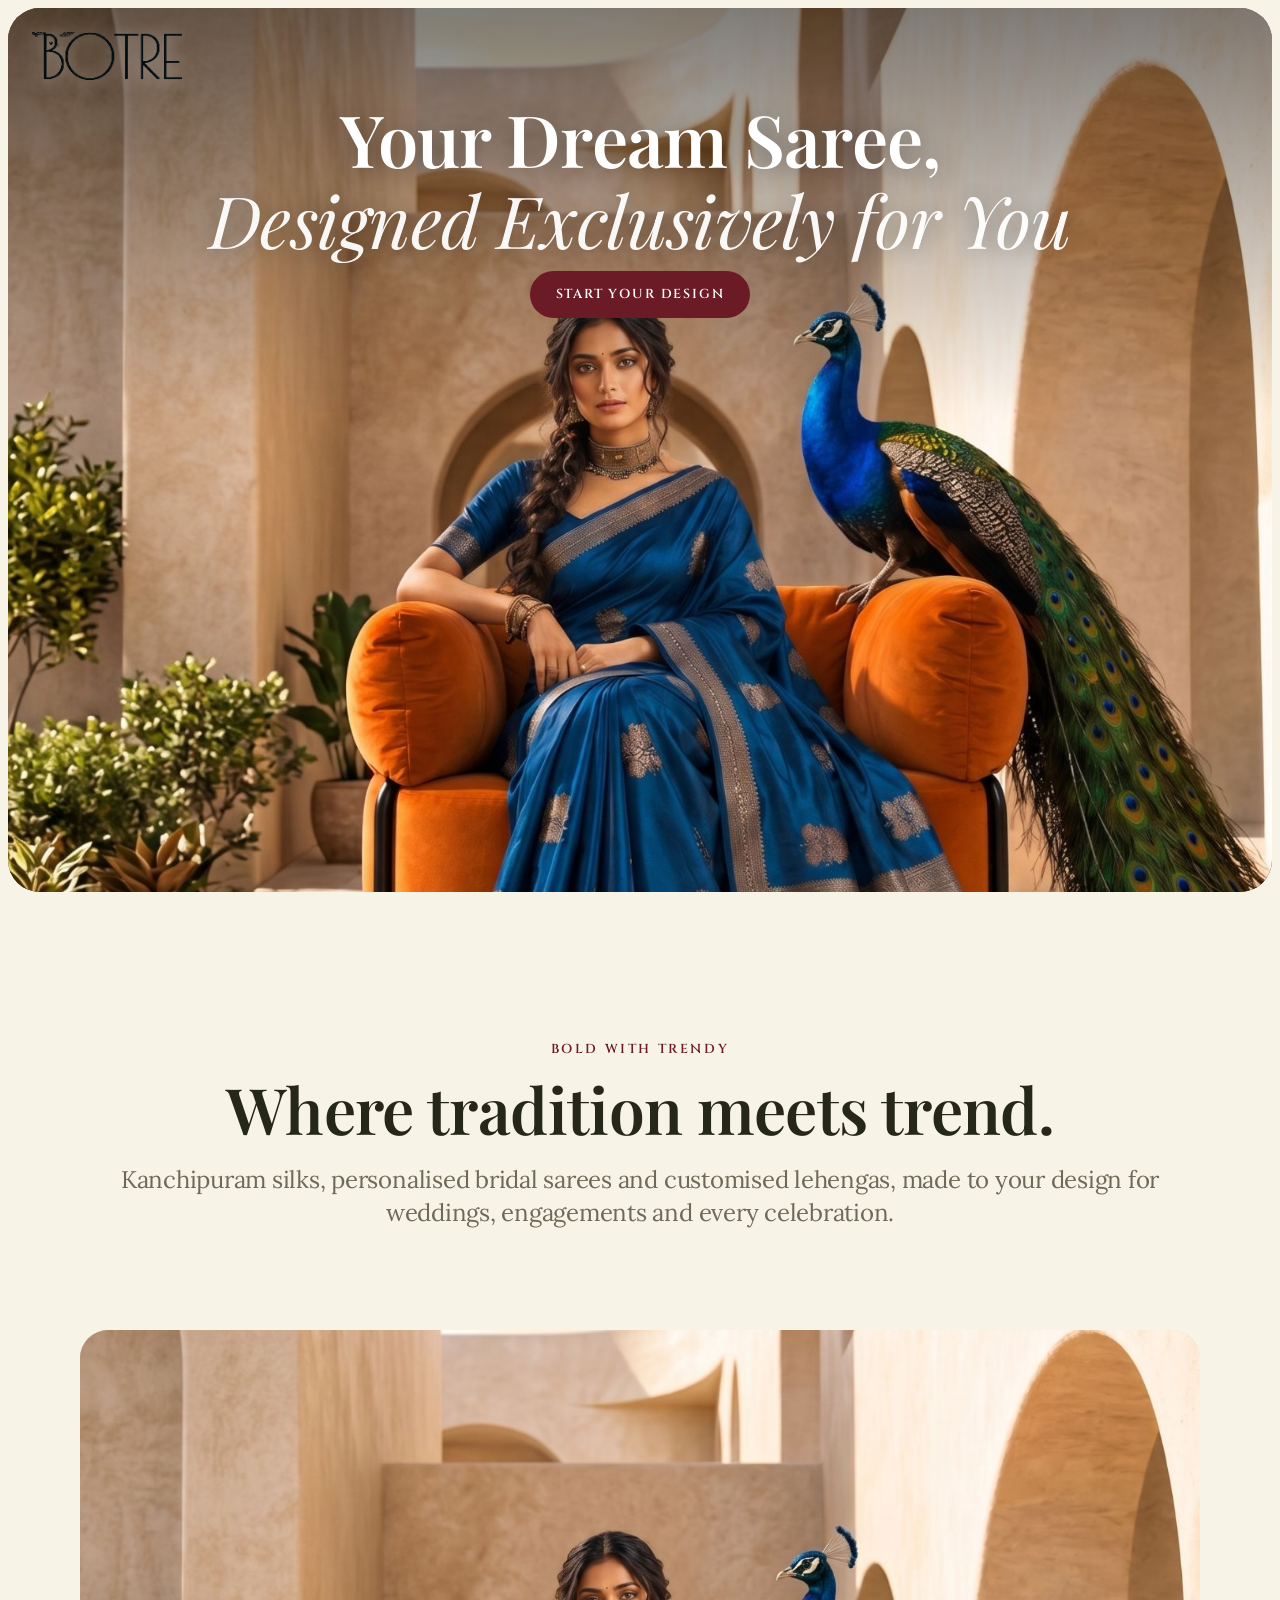
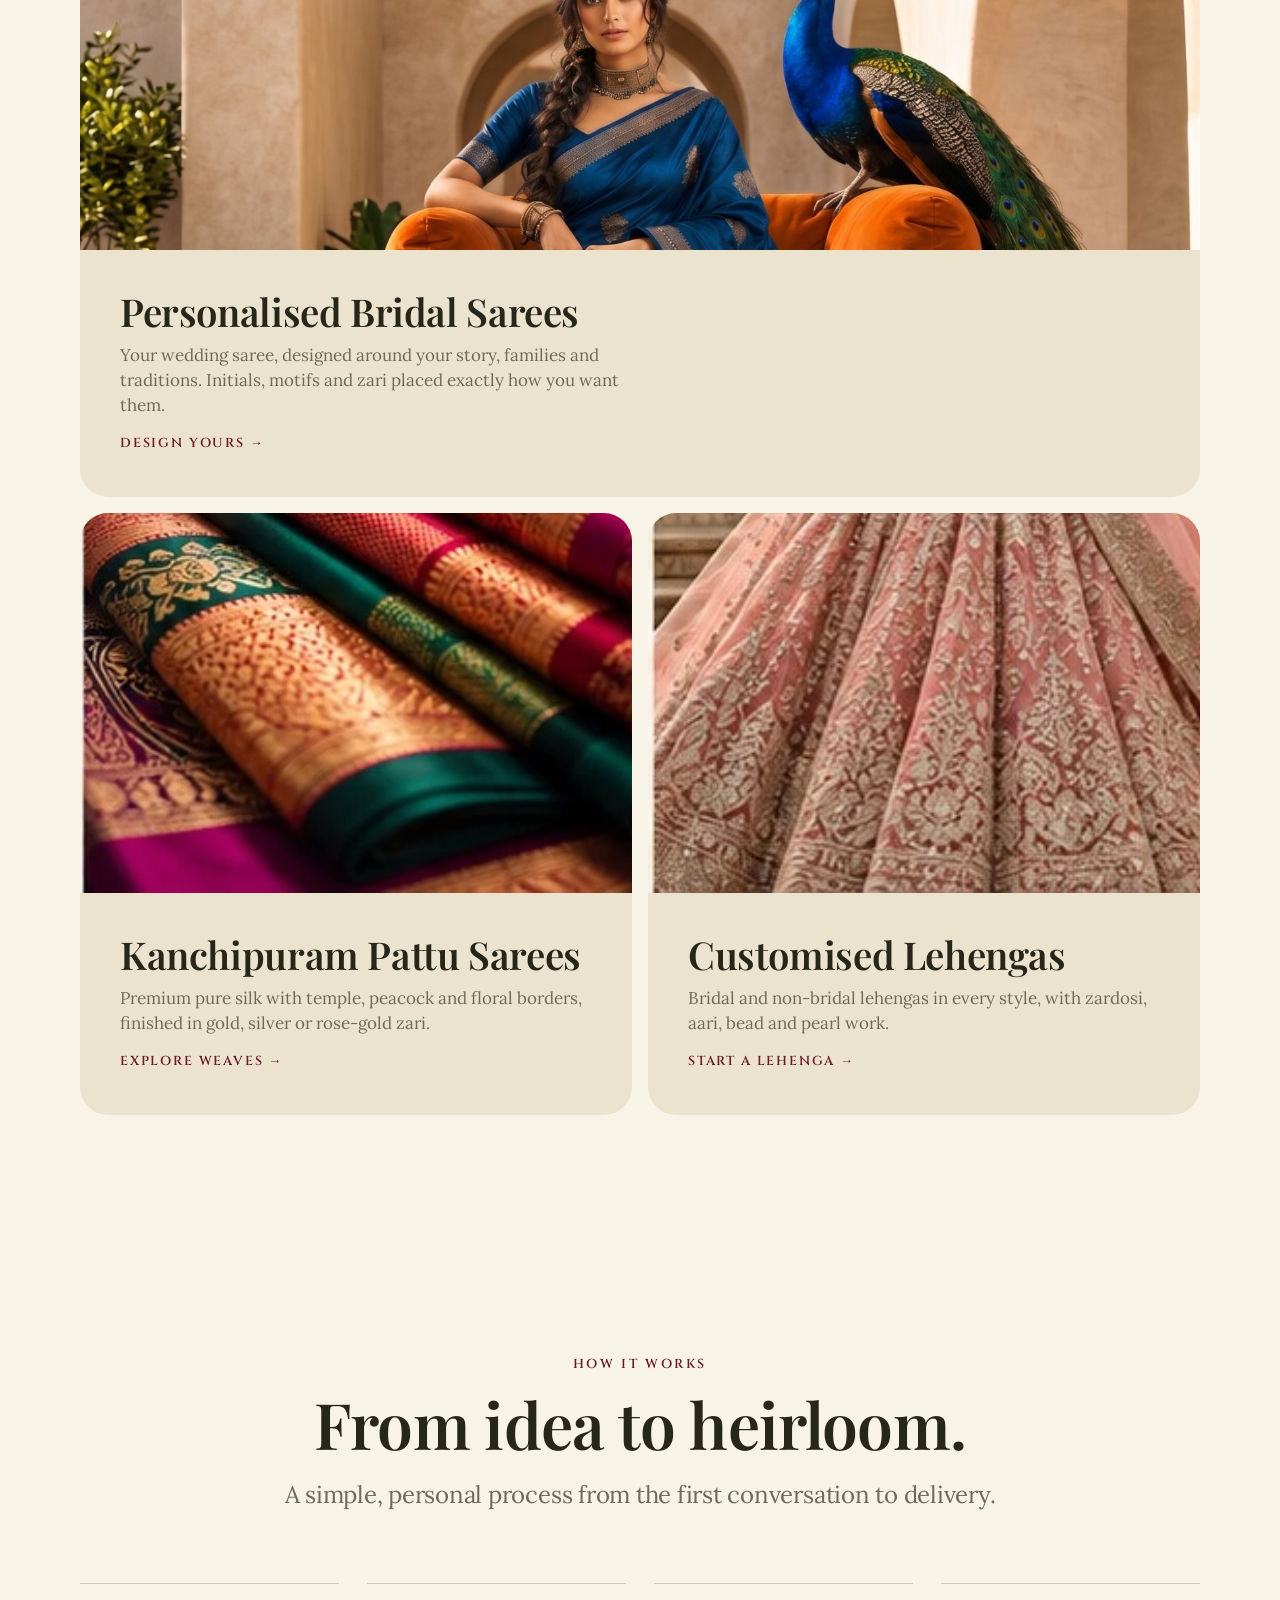
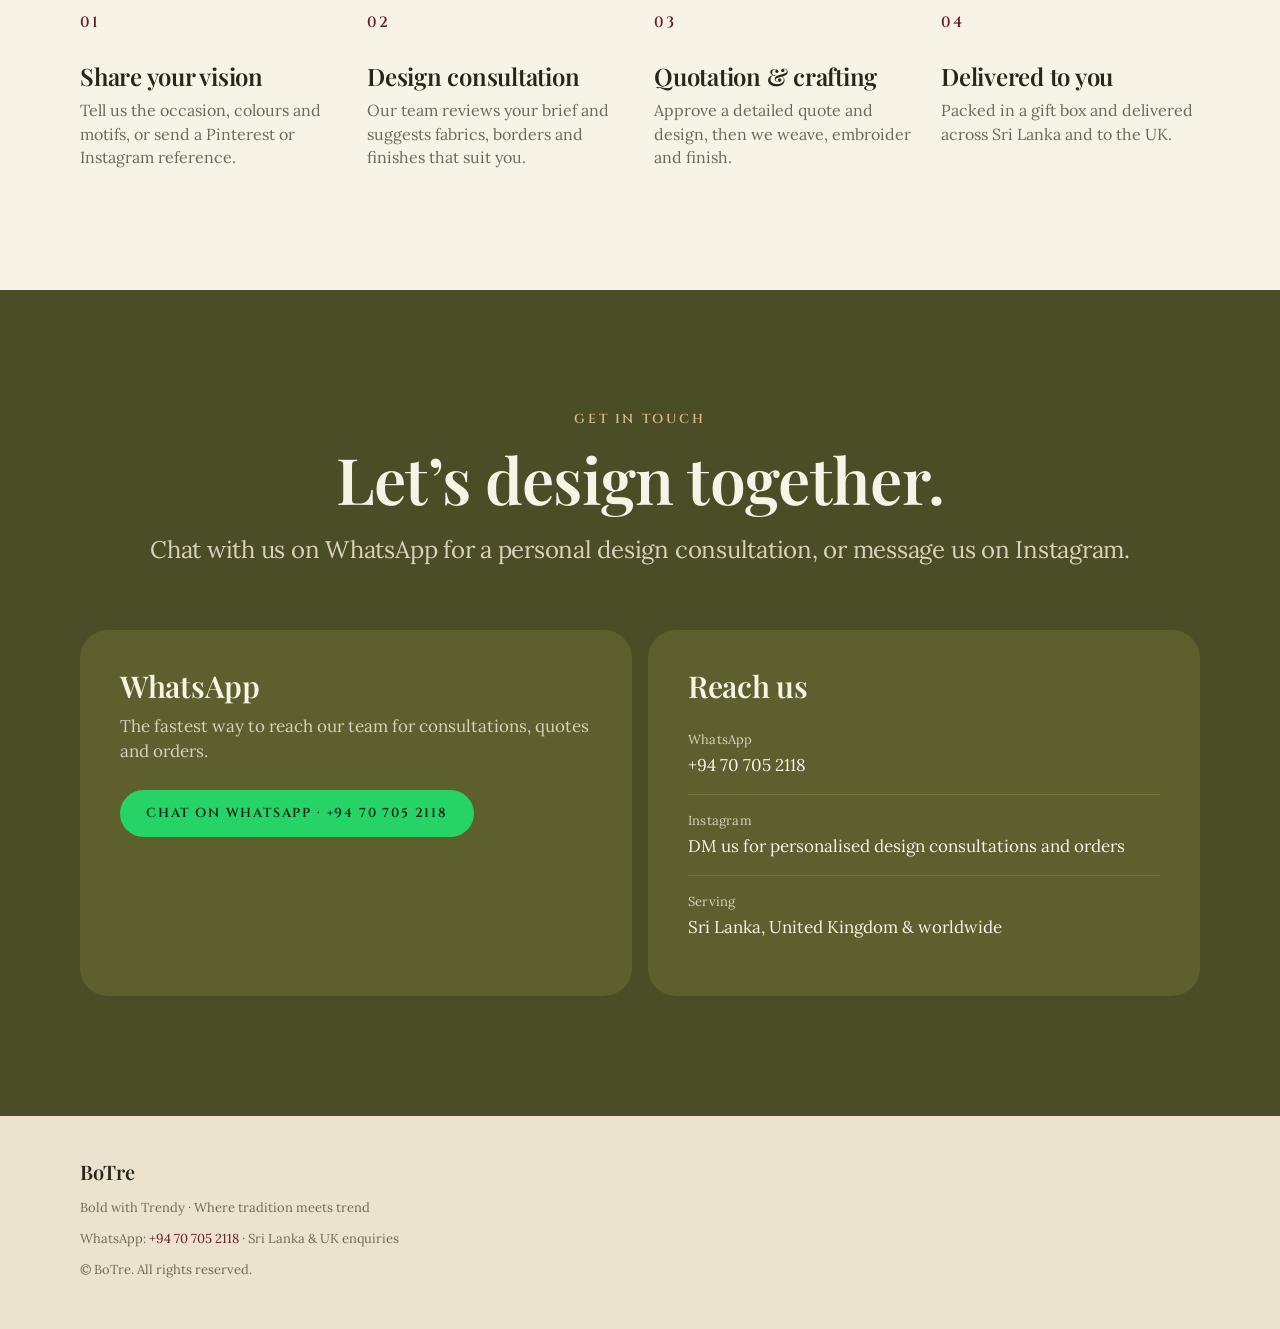
==== botre-site/index.html @ a62e12d8 "Use transparent BOTRE wordmark in hero and design header Co-Authored-By: Claude Haiku 5.5 <noreply@a" ====
<!doctype html>
<html lang="en">
<head>
<meta charset="utf-8">
<meta name="viewport" content="width=device-width,initial-scale=1">
<meta name="theme-color" content="#ffffff">
<meta name="description" content="BoTre – Bold with Trendy. Personalised Kanchipuram bridal sarees, pattu sarees and customised lehengas, designed exclusively for you. Sri Lanka & UK.">
<title>BoTre | Design Your Dream Saree</title>
<link rel="icon" type="image/png" href="assets/botre-logo.png">
<link rel="preconnect" href="https://fonts.googleapis.com">
<link rel="preconnect" href="https://fonts.gstatic.com" crossorigin>
<link href="https://fonts.googleapis.com/css2?family=Cinzel:wght@400;600;700&family=Lora:ital,wght@0,400;0,500;1,400&family=Playfair+Display:ital,wght@0,600;0,700;1,400&display=swap" rel="stylesheet">
<link rel="stylesheet" href="styles.css">
</head>
<body>

<main id="top">

<section class="hero">
  <h1 class="sr-only">BoTre – Design Your Dream Saree</h1>
  <img src="assets/hero-saree.jpg" alt="A bride in a blue zari saree, seated beside a peacock in a sunlit courtyard" width="1601" height="2000">
  <a class="hero-logo" href="#top"><img src="assets/botre-wordmark.png" alt="BoTre – Bold with Trendy" width="166" height="53"></a>
  <div class="hero-copy">
    <h1>Your Dream Saree,<br><span>Designed Exclusively for You</span></h1>
    <a class="btn" href="design.html">Start Your Design</a>
  </div>
</section>

<section class="intro center">
  <div class="wrap">
    <p class="eyebrow">Bold with Trendy</p>
    <h2 class="display">Where tradition meets trend.</h2>
    <p class="lede">Kanchipuram silks, personalised bridal sarees and customised lehengas, made to your design for weddings, engagements and every celebration.</p>
  </div>
</section>

<section class="tiles" id="services">
  <div class="wrap">
    <article class="tile wide">
      <div class="tile-media photo" style="background-image:url(assets/hero-saree.jpg);background-position:50% 30%"></div>
      <div class="tile-body">
        <h3>Personalised Bridal Sarees</h3>
        <p>Your wedding saree, designed around your story, families and traditions. Initials, motifs and zari placed exactly how you want them.</p>
        <a class="link" href="design.html">Design yours →</a>
      </div>
    </article>

    <div class="tile-row">
      <article class="tile">
        <div class="tile-media" style="background-image:url(assets/botre-poster.webp);background-size:385% auto;background-position:31% 100%"></div>
        <div class="tile-body">
          <h3>Kanchipuram Pattu Sarees</h3>
          <p>Premium pure silk with temple, peacock and floral borders, finished in gold, silver or rose-gold zari.</p>
          <a class="link" href="design.html">Explore weaves →</a>
        </div>
      </article>
      <article class="tile">
        <div class="tile-media" style="background-image:url(assets/botre-poster.webp);background-size:470% auto;background-position:63% 100%"></div>
        <div class="tile-body">
          <h3>Customised Lehengas</h3>
          <p>Bridal and non-bridal lehengas in every style, with zardosi, aari, bead and pearl work.</p>
          <a class="link" href="design.html">Start a lehenga →</a>
        </div>
      </article>
    </div>
  </div>
</section>

<section class="process" id="process">
  <div class="wrap">
    <div class="center">
      <p class="eyebrow">How it works</p>
      <h2 class="display">From idea to heirloom.</h2>
      <p class="lede">A simple, personal process from the first conversation to delivery.</p>
    </div>
    <div class="steps">
      <div class="step"><span class="n">01</span><h3>Share your vision</h3><p>Tell us the occasion, colours and motifs, or send a Pinterest or Instagram reference.</p></div>
      <div class="step"><span class="n">02</span><h3>Design consultation</h3><p>Our team reviews your brief and suggests fabrics, borders and finishes that suit you.</p></div>
      <div class="step"><span class="n">03</span><h3>Quotation &amp; crafting</h3><p>Approve a detailed quote and design, then we weave, embroider and finish.</p></div>
      <div class="step"><span class="n">04</span><h3>Delivered to you</h3><p>Packed in a gift box and delivered across Sri Lanka and to the UK.</p></div>
    </div>
  </div>
</section>


<section class="contact" id="contact">
  <div class="wrap">
    <div class="center">
      <p class="eyebrow" style="color:#d8b98a">Get in touch</p>
      <h2 class="display">Let’s design together.</h2>
      <p class="lede">Chat with us on WhatsApp for a personal design consultation, or message us on Instagram.</p>
    </div>
    <div class="contact-grid">
      <div class="card">
        <h3>WhatsApp</h3>
        <p>The fastest way to reach our team for consultations, quotes and orders.</p>
        <a class="btn whatsapp" href="https://wa.me/94707052118" target="_blank" rel="noopener">Chat on WhatsApp · +94 70 705 2118</a>
      </div>
      <div class="card">
        <h3>Reach us</h3>
        <ul class="reach">
          <li><small>WhatsApp</small>+94 70 705 2118</li>
          <li><small>Instagram</small>DM us for personalised design consultations and orders</li>
          <li><small>Serving</small>Sri Lanka, United Kingdom &amp; worldwide</li>
        </ul>
      </div>
    </div>
  </div>
</section>

</main>

<footer>
  <div class="wrap">
    <b>BoTre</b>
    <span>Bold with Trendy · Where tradition meets trend</span>
    <span>WhatsApp: <a href="https://wa.me/94707052118" target="_blank" rel="noopener">+94 70 705 2118</a> · Sri Lanka &amp; UK enquiries</span>
    <span>© BoTre. All rights reserved.</span>
  </div>
</footer>

</body>
</html>
---- botre-site/styles.css ----
:root{
  --ink:#262619;
  --muted:#6e6a58;
  --bg:#f8f3e7;
  --bg-2:#ece3cf;
  --line:#d6cbb2;
  --accent:#6b1b26;
  --accent-deep:#4f121c;
  --accent-tint:#f0e2df;
  --gold:#a8844a;
  --dark:#4b4d26;
  --dark-card:#5d5f2f;
  --dark-line:#74763f;
  --dark-muted:#d9d1bb;
  --radius:28px;
  --serif:'Playfair Display',Georgia,serif;
  --label:'Cinzel',Georgia,serif;
  --font:'Lora',Georgia,serif;
}
*{box-sizing:border-box}
html{scroll-behavior:smooth;scroll-padding-top:24px}
body{margin:0;background:var(--bg);color:var(--ink);font:400 17px/1.47 var(--font);-webkit-font-smoothing:antialiased}
img{max-width:100%;display:block}
a{color:inherit}
h1,h2,h3{font-family:var(--serif);margin:0;font-weight:600;letter-spacing:-.01em;line-height:1.12}
p{margin:0}
.sr-only{position:absolute;width:1px;height:1px;padding:0;margin:-1px;overflow:hidden;clip:rect(0,0,0,0);border:0}

/* Buttons and links */
.btn{display:inline-flex;align-items:center;justify-content:center;gap:8px;border:0;background:var(--accent);color:#fff;padding:14px 26px;border-radius:980px;font-family:var(--label);font-size:13px;font-weight:600;letter-spacing:.14em;text-transform:uppercase;cursor:pointer;text-decoration:none;transition:background .2s,transform .2s}
.btn:hover{background:var(--accent-deep)}
.btn.outline{background:transparent;color:var(--accent);box-shadow:inset 0 0 0 1px var(--accent)}
.btn.outline:hover{background:var(--accent-tint)}
.btn.whatsapp{background:#25d366;color:#04230f}
.btn.whatsapp:hover{background:#1fbd5a}
.link{color:var(--accent);text-decoration:none;font-family:var(--label);font-size:13px;font-weight:600;letter-spacing:.14em;text-transform:uppercase}
.link:hover{text-decoration:underline}

/* Hero */
.hero{position:relative;overflow:hidden;margin:8px;height:calc(100vh - 16px);min-height:560px;border-radius:32px;background:#1d1d1f}
.hero>img{position:absolute;inset:0;width:100%;height:100%;object-fit:cover;object-position:50% 35%}
.hero::after{content:"";position:absolute;inset:0;background:linear-gradient(180deg,#00000080 0%,#00000000 46%)}
.hero-logo{position:absolute;top:24px;left:24px;z-index:2}
.hero-logo img{display:block;width:150px;height:auto;filter:drop-shadow(0 2px 8px #ffffffa0)}
.hero-copy{position:absolute;inset:0;z-index:2;display:flex;flex-direction:column;align-items:center;justify-content:flex-start;gap:12px;padding:clamp(40px,10vh,120px) 24px 24px;text-align:center;color:#fff}
.hero-copy h1{font-size:clamp(40px,6vw,72px);font-weight:600;letter-spacing:-.01em;text-shadow:0 2px 24px #00000060}
.hero-copy h1 span{font-style:italic;font-weight:400;opacity:.95}

/* Section scaffolding */
.section{padding:120px 24px}
.wrap{max-width:1120px;margin:0 auto}
.narrow{max-width:760px}
.eyebrow{font-family:var(--label);font-size:13px;font-weight:600;letter-spacing:.2em;text-transform:uppercase;color:var(--accent);margin-bottom:14px}
.display{font-family:var(--serif);font-size:clamp(40px,5.4vw,64px);font-weight:600;letter-spacing:-.01em}
.lede{font-size:clamp(19px,2vw,24px);line-height:1.4;color:var(--muted);margin-top:18px;font-weight:400;letter-spacing:-.01em}
.center{text-align:center}
.center .lede{margin-left:auto;margin-right:auto}

/* Intro */
.intro{padding:140px 24px 100px}

/* Product tiles */
.tiles{padding:0 16px 120px}
.tiles .wrap{display:grid;gap:16px}
.tile-row{display:grid;grid-template-columns:1fr 1fr;gap:16px}
.tile{background:var(--bg-2);border-radius:var(--radius);overflow:hidden;display:flex;flex-direction:column}
.tile-media{height:440px;background:#e8e8ed;background-repeat:no-repeat}
.tile-media.photo{background-size:cover;background-position:50% 30%}
.tile-body{padding:40px 40px 44px;display:flex;flex-direction:column;gap:10px;align-items:flex-start}
.tile h3{font-size:clamp(28px,3vw,40px);font-weight:600;letter-spacing:-.01em}
.tile p{color:var(--muted);font-size:17px;max-width:520px}
.tile .link{margin-top:6px}
.tile-row .tile-media{height:380px}
.tile.wide .tile-media{height:520px}

/* How it works */
.process{background:var(--bg);padding:120px 24px}
.steps{display:grid;grid-template-columns:repeat(4,1fr);gap:28px;margin-top:72px}
.step{border-top:1px solid var(--line);padding-top:28px}
.step .n{font-family:var(--label);font-size:15px;font-weight:600;letter-spacing:.14em;color:var(--accent);margin-bottom:28px;display:block}
.step h3{font-size:24px;font-weight:600;letter-spacing:-.01em;margin-bottom:10px}
.step p{color:var(--muted);font-size:16px}

/* Studio (form) */
.studio{background:var(--bg-2);padding:120px 24px}
.brief-intro{background:var(--bg);border-radius:var(--radius);padding:32px 36px;margin-top:56px}
.brief-intro strong{display:block;font-family:var(--serif);font-size:24px;font-weight:600;letter-spacing:-.01em;margin-bottom:8px}
.brief-intro p{color:var(--muted);font-size:16px}
.progress{height:6px;background:#e5e5ea;border-radius:10px;overflow:hidden;margin-top:22px}
.fill{height:100%;background:var(--accent);width:0;transition:width .25s}
.status{font-size:14px;color:var(--muted);margin-top:10px}
.presets-wrap{margin-top:40px}
.presets-wrap .eyebrow{margin-bottom:6px}
.presets-wrap .help{color:var(--muted);font-size:15px}
.presets{display:grid;grid-template-columns:repeat(3,1fr);gap:14px;margin:20px 0 6px}
.preset{background:var(--bg);color:var(--ink);border:0;border-radius:22px;padding:24px;text-align:left;display:flex;flex-direction:column;gap:8px;cursor:pointer;font:inherit;box-shadow:0 0 0 1px transparent;transition:box-shadow .2s,transform .2s}
.preset:hover{box-shadow:0 0 0 1px var(--accent);transform:translateY(-2px)}
.preset strong{font-family:var(--serif);font-size:21px;font-weight:600;letter-spacing:-.01em}
.preset span{font-size:15px;color:var(--muted)}
#preset-msg{margin-top:8px;color:var(--accent);font-size:15px;min-height:1.4em}
#designer{display:block}
.section-card{background:var(--bg);border-radius:var(--radius);padding:36px;margin:16px 0}
.head{display:flex;gap:14px;align-items:center;margin-bottom:20px}
.num{background:var(--bg-2);color:var(--accent);padding:6px 11px;border-radius:980px;font-weight:600;font-size:14px}
.head h2{font-family:var(--serif);font-size:28px;font-weight:600;letter-spacing:-.01em}
.example{font-size:15px;color:var(--muted);background:var(--bg-2);border-radius:14px;padding:12px 16px;margin:6px 0 0}
.example b{color:var(--ink);font-weight:600}
.chips{display:flex;flex-wrap:wrap;gap:8px;margin-top:6px}
.chip{border:1px solid var(--line);border-radius:980px;padding:9px 16px;cursor:pointer;display:inline-flex;align-items:center;gap:8px;user-select:none;background:var(--bg);font-size:15px;transition:all .15s}
.chip:hover{border-color:var(--ink)}
.chip input{accent-color:var(--accent);margin:0}
.chip:has(input:checked){background:var(--accent-tint);border-color:var(--accent);color:var(--accent-deep)}
.dot{display:inline-block;width:14px;height:14px;border-radius:50%;box-shadow:inset 0 0 0 1px #0000001f;flex:none}
label.field{display:block;font-weight:500;font-size:15px;margin:20px 0 8px}
textarea,input[type=text],input[type=url],input[type=date],input[type=email],select{width:100%;border:1px solid var(--line);border-radius:14px;padding:13px 15px;background:var(--bg);font:inherit;font-size:16px;color:var(--ink)}
textarea:focus,input:focus,select:focus{outline:2px solid var(--accent-tint);border-color:var(--accent)}
textarea{min-height:80px;resize:vertical}
.help{font-size:14px;color:var(--muted);margin-top:8px}
.grid{display:grid;grid-template-columns:1fr 1fr;gap:16px}
.upload{display:block;padding:14px 16px;border:1px dashed var(--line);border-radius:14px;background:var(--bg-2);font-size:15px;cursor:pointer}
.upload input{display:block;margin-top:8px;max-width:100%}
.notice{background:var(--bg-2);border-radius:14px;padding:14px 16px;margin-top:18px;font-size:15px;color:var(--muted)}
.summary{background:var(--bg-2);border-radius:var(--radius);padding:24px 28px;margin-top:20px}
.summary[hidden]{display:none}
.sum-row{padding:14px 0;border-bottom:1px solid var(--line)}
.sum-row:last-child{border-bottom:0}
.sum-row b{font-size:15px;font-weight:600}
.sum-row p{font-size:15px;margin-top:6px}
.pick{display:inline-block;background:var(--bg);color:var(--accent-deep);border-radius:980px;padding:5px 12px;margin:8px 6px 0 0;font-size:14px}
.sum-row em{color:var(--muted);font-size:15px}
.buttons{display:flex;flex-wrap:wrap;gap:12px;margin-top:24px}
#feedback{margin-top:14px;font-size:15px;color:var(--accent)}

/* Contact (dark) */
.contact{background:var(--dark);color:var(--bg);padding:120px 24px}
.contact .lede{color:var(--dark-muted)}
.contact-grid{display:grid;grid-template-columns:1fr 1fr;gap:16px;margin-top:64px}
.card{background:var(--dark-card);border-radius:var(--radius);padding:40px}
.card h3{font-size:30px;font-weight:600;letter-spacing:-.01em;margin-bottom:10px}
.card p{color:var(--dark-muted);margin-bottom:26px;font-size:17px}
.reach{list-style:none;padding:0;margin:0}
.reach li{padding:16px 0;border-bottom:1px solid var(--dark-line);font-size:17px}
.reach li:last-child{border-bottom:0}
.reach small{display:block;color:var(--dark-muted);font-size:13px;letter-spacing:.2px;margin-bottom:4px}

/* Footer */
footer{background:var(--bg-2);color:var(--muted);padding:40px 24px 48px;font-size:13px;line-height:1.6}
footer .wrap{display:flex;flex-direction:column;gap:10px}
footer b{font-family:var(--serif);color:var(--ink);font-size:20px;font-weight:600}
footer a{color:var(--accent);text-decoration:none}
footer a:hover{text-decoration:underline}

/* Responsive */
@media(max-width:900px){
  .tile-row{grid-template-columns:1fr}
  .steps{grid-template-columns:1fr 1fr;gap:40px}
  .contact-grid{grid-template-columns:1fr}
  .section,.process,.studio,.contact{padding-top:88px;padding-bottom:88px}
}
@media(max-width:650px){
  .hero{margin:6px;border-radius:24px}
  .hero-logo{top:14px;left:14px}
  .hero-logo img{width:104px}
  .hero-copy{gap:22px}
  .intro{padding:88px 20px 64px}
  .tiles{padding:0 8px 88px}
  .tile-body{padding:28px 24px 32px}
  .tile-media,.tile-row .tile-media,.tile.wide .tile-media{height:300px}
  .steps{grid-template-columns:1fr}
  .presets{grid-template-columns:1fr}
  .grid{grid-template-columns:1fr}
  .section-card{padding:24px}
  .brief-intro{padding:24px}
  .card{padding:28px}
  .btn{width:100%}
  .hero-copy .btn{width:auto}
  .contact,.studio,.process{padding-left:20px;padding-right:20px}
}

/* Design page header */
.page-header{display:flex;align-items:center;justify-content:space-between;padding:20px 24px;background:var(--bg)}
.page-header img{width:120px;height:auto;display:block}
.page-header .link{font-size:15px}
.page-title{padding-top:40px}
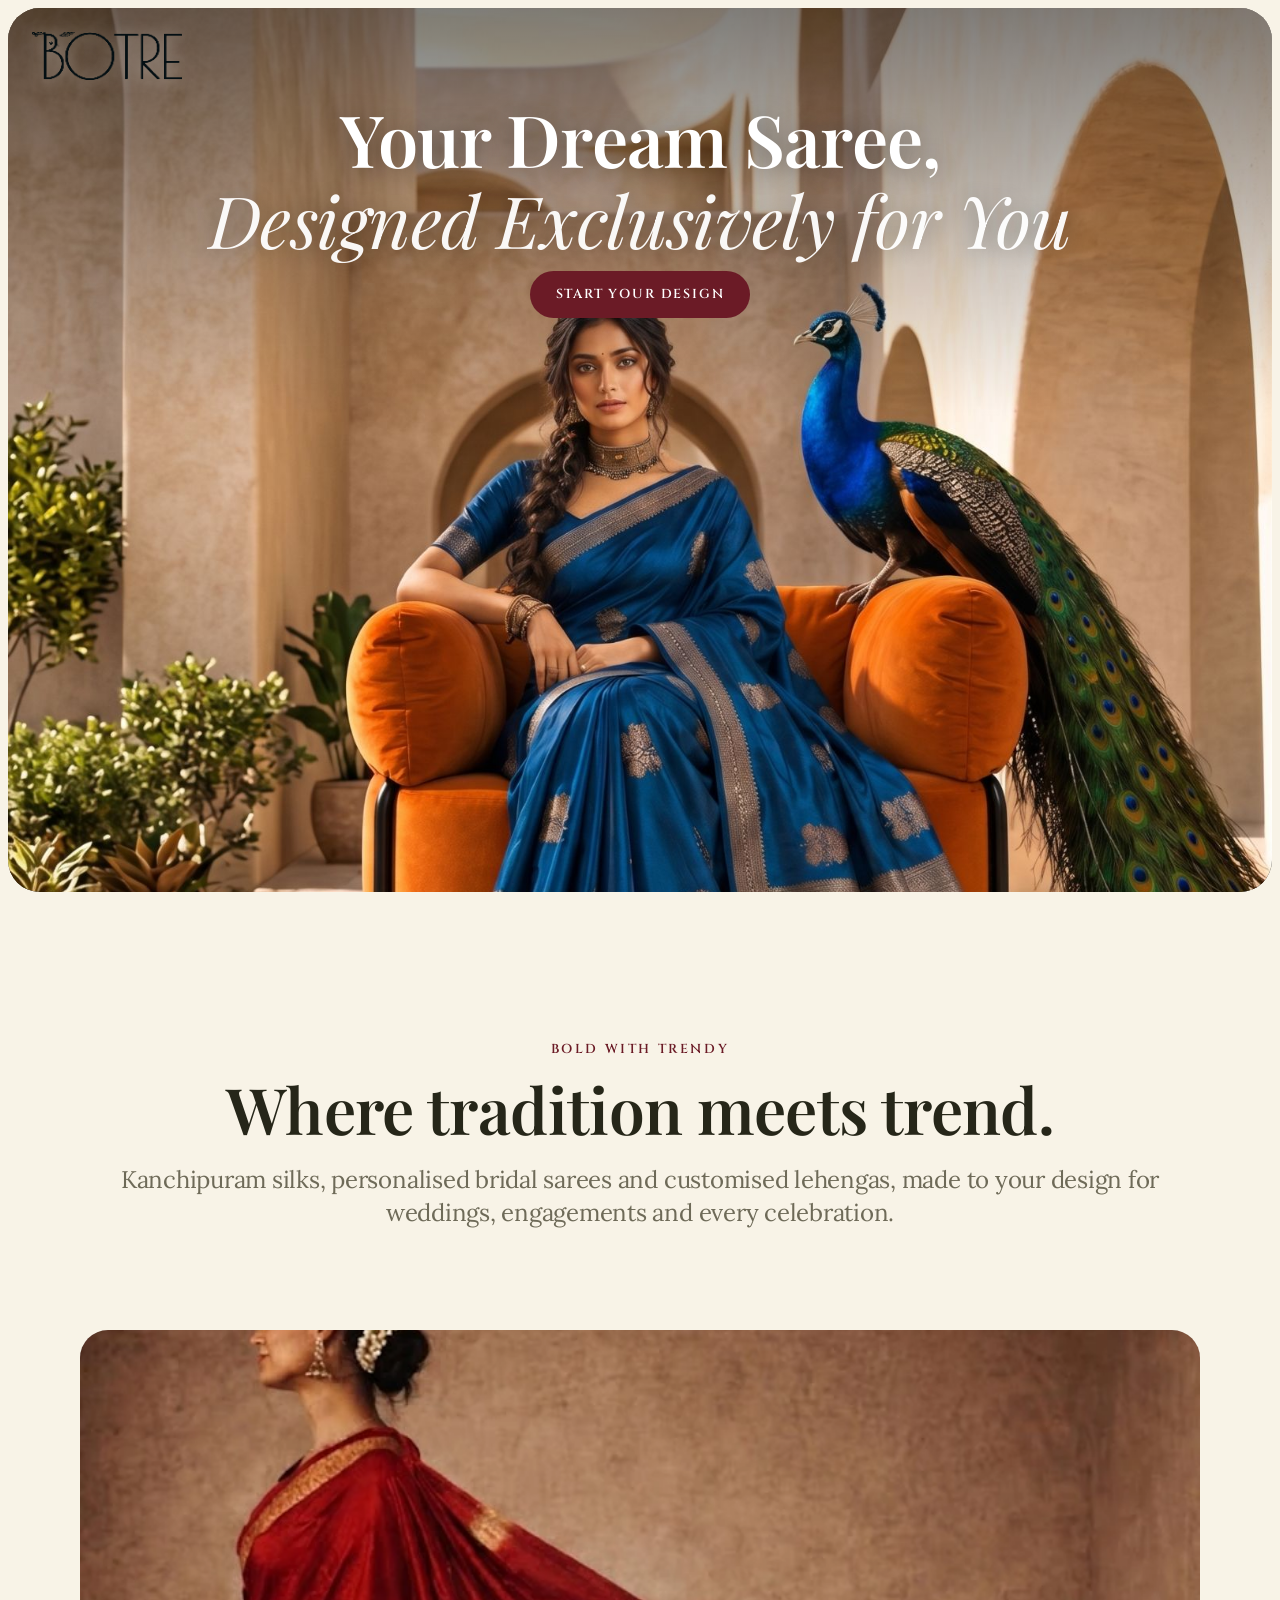
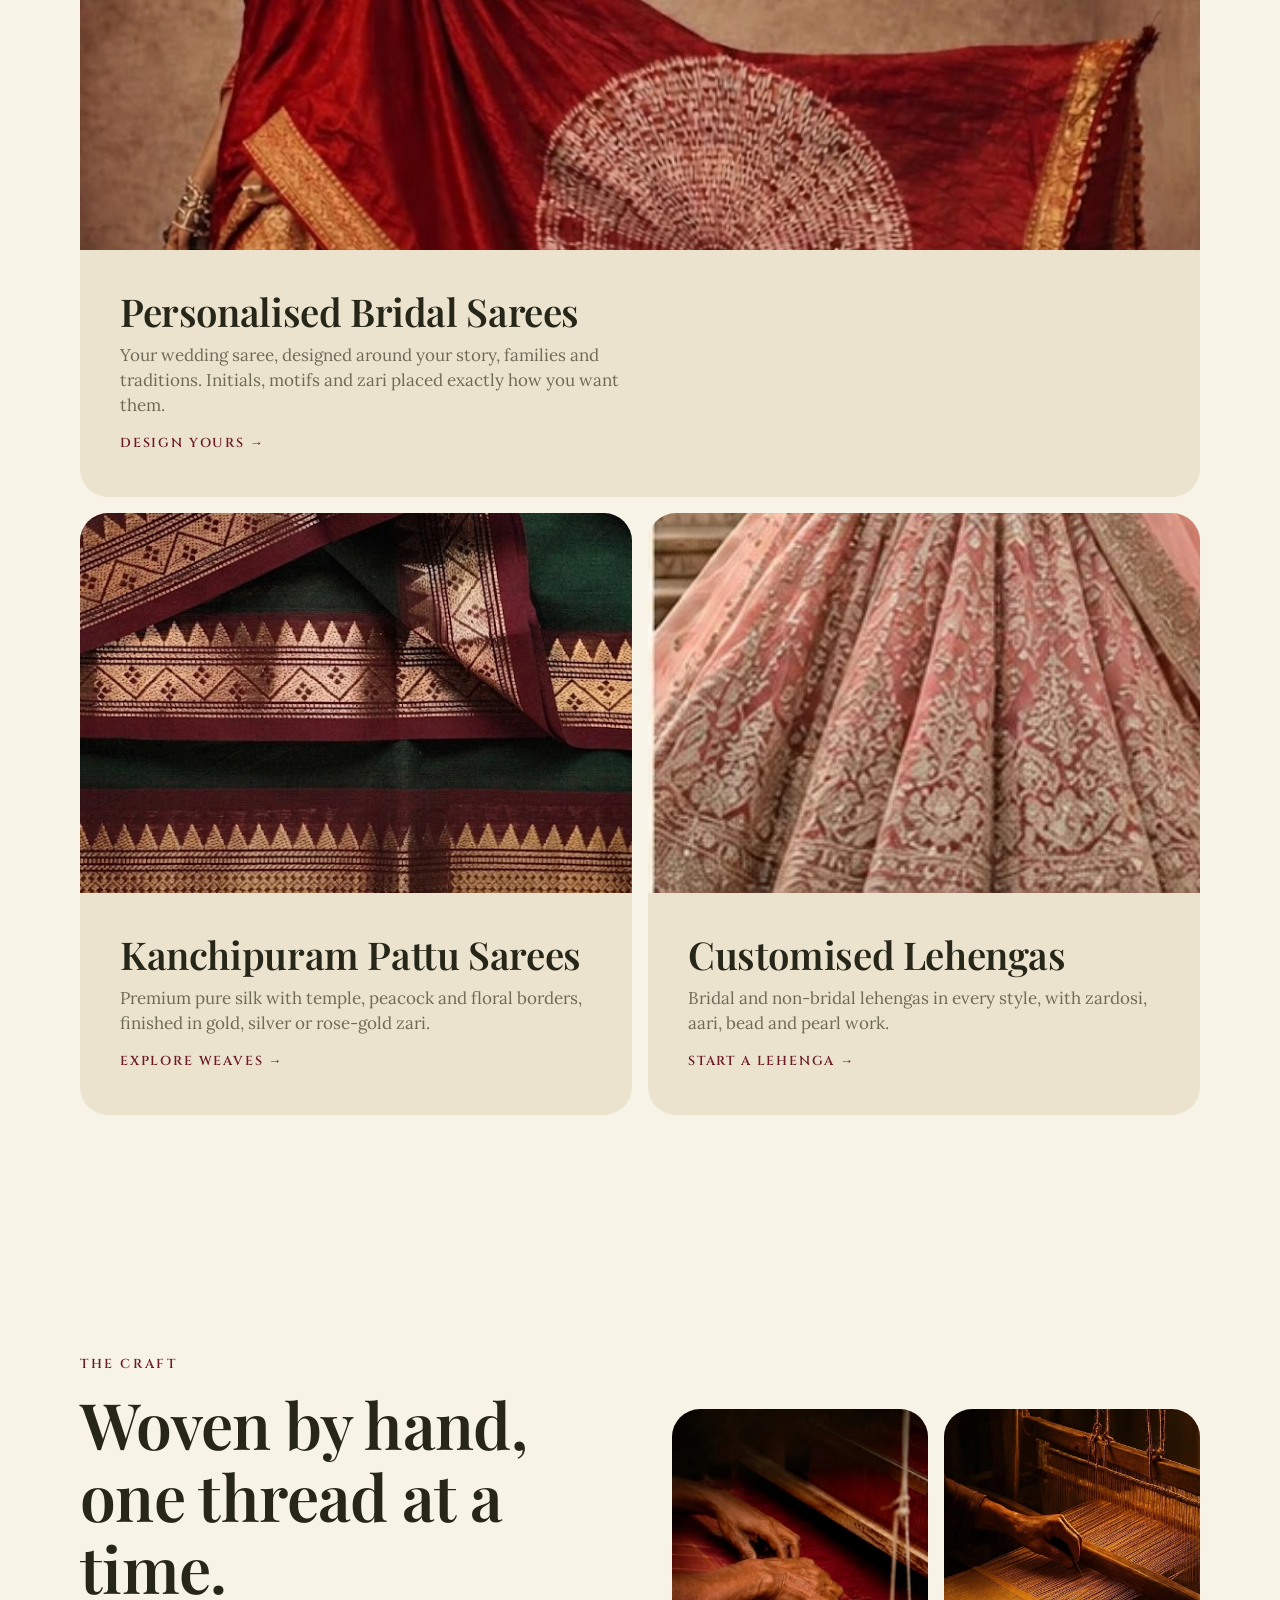
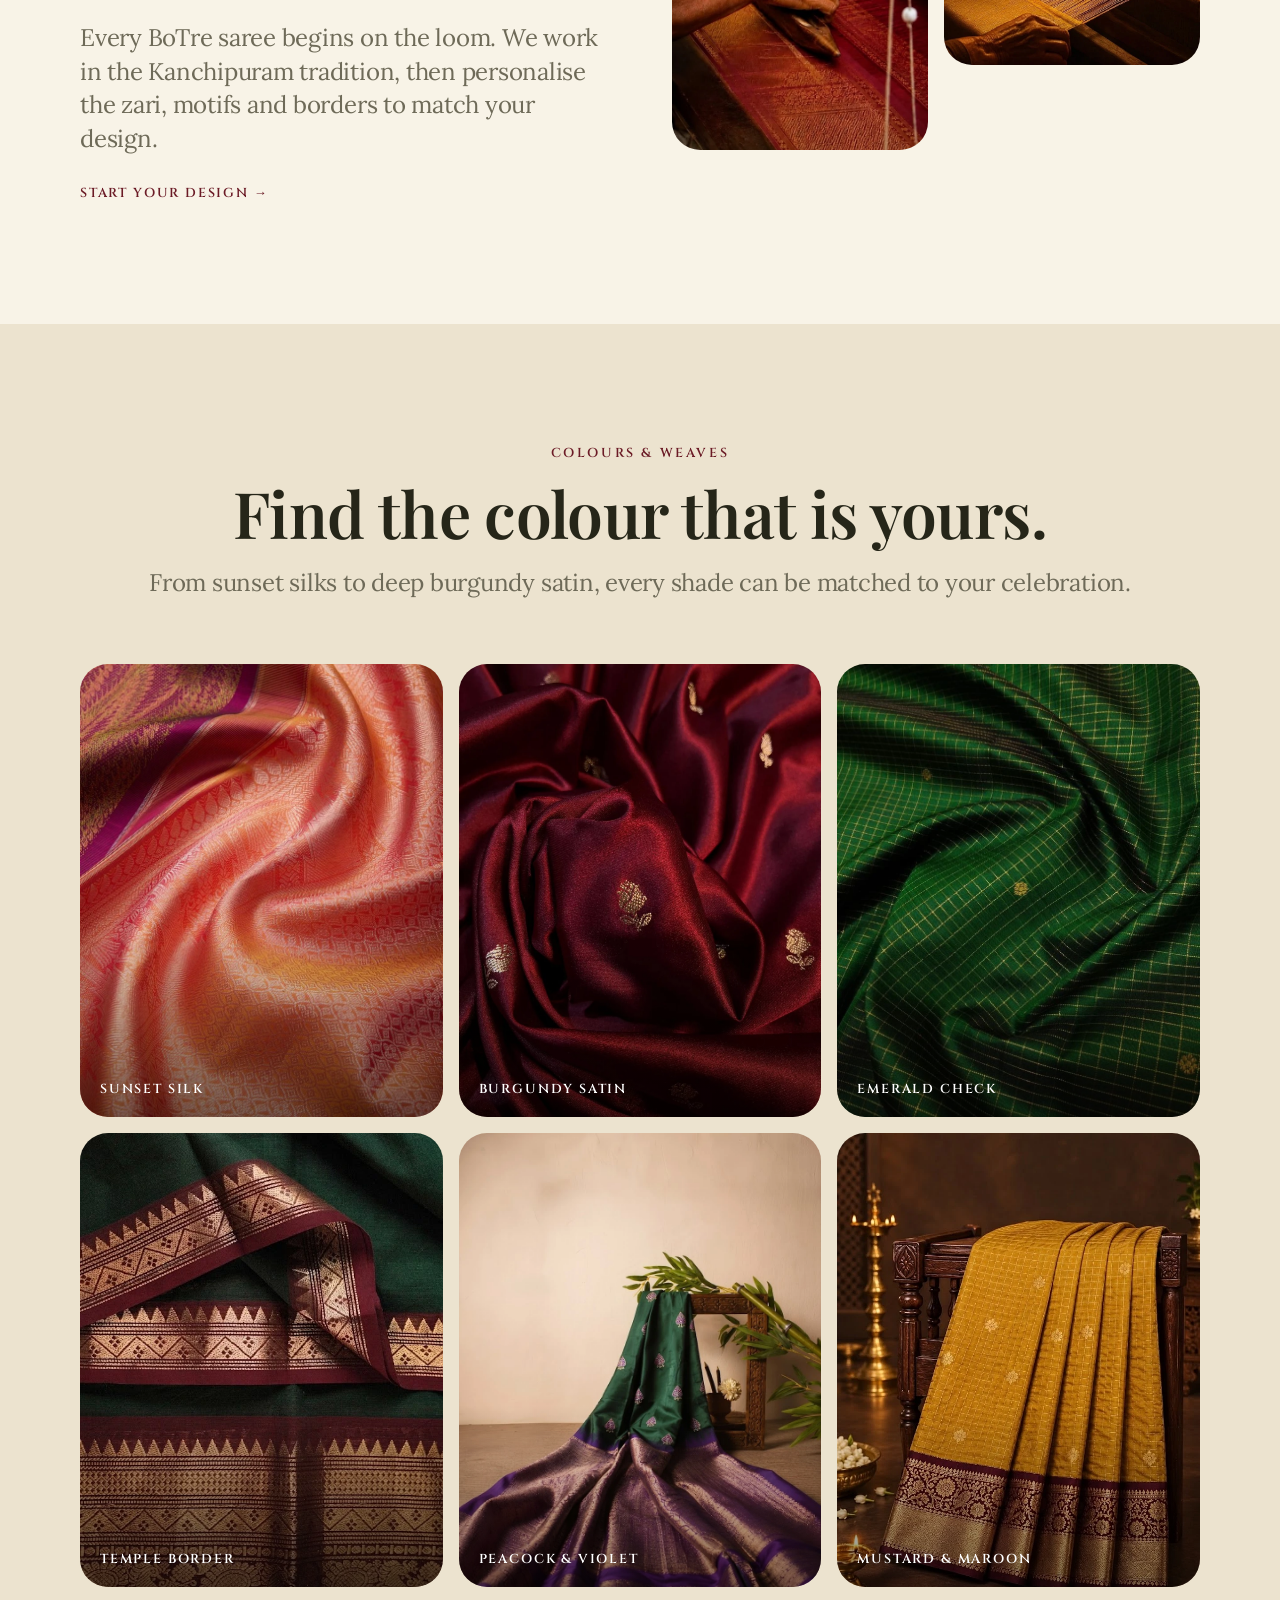
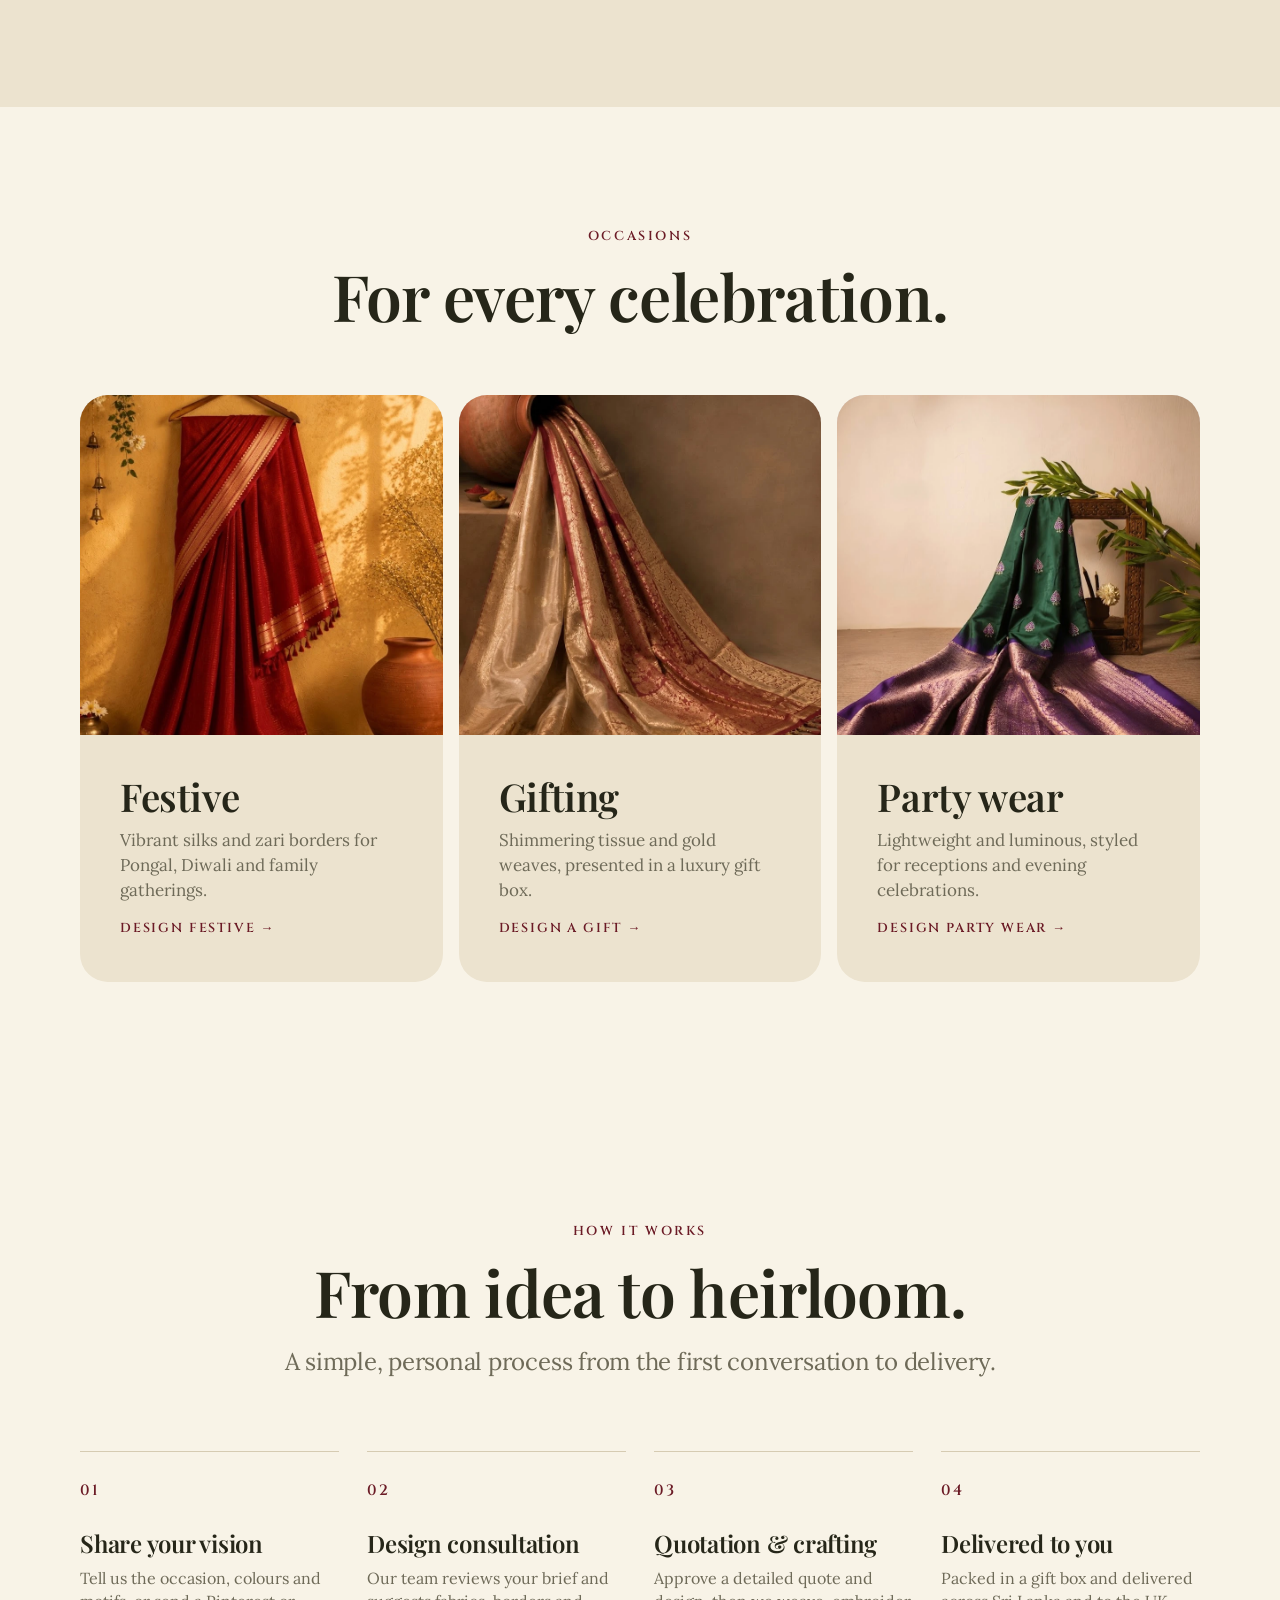
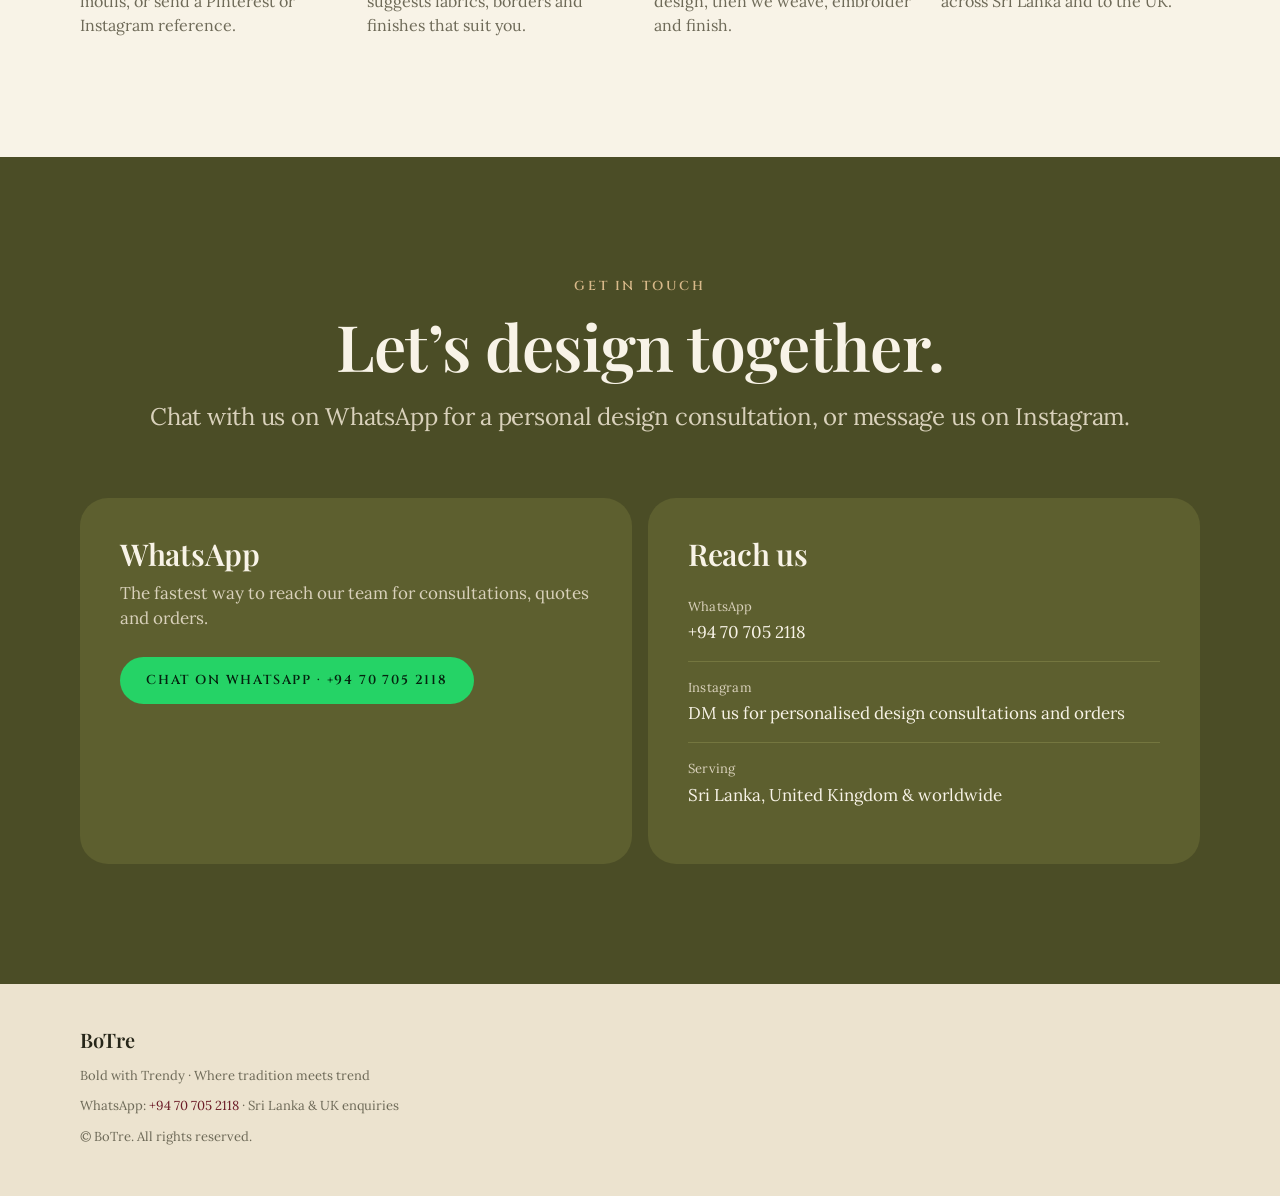
==== commit 11de7b22: "Add craft, colours and occasions sections; use new photos across the site Co-Authored-By: Claude Hai" ====
--- a/botre-site/index.html
+++ b/botre-site/index.html
@@ -6,7 +6,7 @@
 <meta name="theme-color" content="#ffffff">
 <meta name="description" content="BoTre – Bold with Trendy. Personalised Kanchipuram bridal sarees, pattu sarees and customised lehengas, designed exclusively for you. Sri Lanka & UK.">
 <title>BoTre | Design Your Dream Saree</title>
-<link rel="icon" type="image/png" href="assets/botre-logo.png">
+<link rel="icon" type="image/png" href="assets/botre-favicon.png">
 <link rel="preconnect" href="https://fonts.googleapis.com">
 <link rel="preconnect" href="https://fonts.gstatic.com" crossorigin>
 <link href="https://fonts.googleapis.com/css2?family=Cinzel:wght@400;600;700&family=Lora:ital,wght@0,400;0,500;1,400&family=Playfair+Display:ital,wght@0,600;0,700;1,400&display=swap" rel="stylesheet">
@@ -37,7 +37,7 @@
 <section class="tiles" id="services">
   <div class="wrap">
     <article class="tile wide">
-      <div class="tile-media photo" style="background-image:url(assets/hero-saree.jpg);background-position:50% 30%"></div>
+      <div class="tile-media photo" style="background-image:url(assets/gallery/model-red-shibori.webp);background-position:50% 30%"></div>
       <div class="tile-body">
         <h3>Personalised Bridal Sarees</h3>
         <p>Your wedding saree, designed around your story, families and traditions. Initials, motifs and zari placed exactly how you want them.</p>
@@ -47,7 +47,7 @@
 
     <div class="tile-row">
       <article class="tile">
-        <div class="tile-media" style="background-image:url(assets/botre-poster.webp);background-size:385% auto;background-position:31% 100%"></div>
+        <div class="tile-media" style="background-image:url(assets/gallery/kanchi-temple-border.webp);background-size:cover;background-position:50% 50%"></div>
         <div class="tile-body">
           <h3>Kanchipuram Pattu Sarees</h3>
           <p>Premium pure silk with temple, peacock and floral borders, finished in gold, silver or rose-gold zari.</p>
@@ -60,6 +60,74 @@
           <h3>Customised Lehengas</h3>
           <p>Bridal and non-bridal lehengas in every style, with zardosi, aari, bead and pearl work.</p>
           <a class="link" href="design.html">Start a lehenga →</a>
+        </div>
+      </article>
+    </div>
+  </div>
+</section>
+
+<section class="craft" id="craft">
+  <div class="wrap craft-grid">
+    <div class="craft-text">
+      <p class="eyebrow">The craft</p>
+      <h2 class="display">Woven by hand, one thread at a time.</h2>
+      <p class="lede">Every BoTre saree begins on the loom. We work in the Kanchipuram tradition, then personalise the zari, motifs and borders to match your design.</p>
+      <a class="link" href="design.html">Start your design →</a>
+    </div>
+    <div class="craft-media">
+      <figure class="craft-img tall"><img src="assets/gallery/weaver-hands.webp" alt="A weaver's hands working a red and gold silk on the loom" loading="lazy"></figure>
+      <figure class="craft-img"><img src="assets/gallery/loom-threads.webp" alt="Silk threads stretched across a handloom" loading="lazy"></figure>
+    </div>
+  </div>
+</section>
+
+<section class="colours" id="colours">
+  <div class="wrap">
+    <div class="center">
+      <p class="eyebrow">Colours &amp; weaves</p>
+      <h2 class="display">Find the colour that is yours.</h2>
+      <p class="lede">From sunset silks to deep burgundy satin, every shade can be matched to your celebration.</p>
+    </div>
+    <div class="gallery">
+      <figure class="gal-item"><img src="assets/gallery/silk-sunset.webp" alt="Orange and gold silk with a woven pattern" loading="lazy"><span>Sunset silk</span></figure>
+      <figure class="gal-item"><img src="assets/gallery/satin-burgundy.webp" alt="Burgundy satin with small gold buttas" loading="lazy"><span>Burgundy satin</span></figure>
+      <figure class="gal-item"><img src="assets/gallery/kanchi-emerald-check.webp" alt="Emerald green silk with a gold check" loading="lazy"><span>Emerald check</span></figure>
+      <figure class="gal-item"><img src="assets/gallery/kanchi-temple-border.webp" alt="Green Kanchipuram sari with a gold temple border" loading="lazy"><span>Temple border</span></figure>
+      <figure class="gal-item"><img src="assets/gallery/peacock-green-violet.webp" alt="Green saree with violet and gold peacock border" loading="lazy"><span>Peacock &amp; violet</span></figure>
+      <figure class="gal-item"><img src="assets/gallery/mustard-maroon.webp" alt="Mustard saree with a maroon border and gold zari" loading="lazy"><span>Mustard &amp; maroon</span></figure>
+    </div>
+  </div>
+</section>
+
+<section class="occasions" id="occasions">
+  <div class="wrap">
+    <div class="center">
+      <p class="eyebrow">Occasions</p>
+      <h2 class="display">For every celebration.</h2>
+    </div>
+    <div class="occasion-row">
+      <article class="tile">
+        <div class="tile-media" style="background-image:url(assets/gallery/saree-red-hanger.webp);background-size:cover;background-position:50% 40%"></div>
+        <div class="tile-body">
+          <h3>Festive</h3>
+          <p>Vibrant silks and zari borders for Pongal, Diwali and family gatherings.</p>
+          <a class="link" href="design.html">Design festive →</a>
+        </div>
+      </article>
+      <article class="tile">
+        <div class="tile-media" style="background-image:url(assets/gallery/tissue-drape.webp);background-size:cover;background-position:50% 50%"></div>
+        <div class="tile-body">
+          <h3>Gifting</h3>
+          <p>Shimmering tissue and gold weaves, presented in a luxury gift box.</p>
+          <a class="link" href="design.html">Design a gift →</a>
+        </div>
+      </article>
+      <article class="tile">
+        <div class="tile-media" style="background-image:url(assets/gallery/peacock-green-violet.webp);background-size:cover;background-position:50% 50%"></div>
+        <div class="tile-body">
+          <h3>Party wear</h3>
+          <p>Lightweight and luminous, styled for receptions and evening celebrations.</p>
+          <a class="link" href="design.html">Design party wear →</a>
         </div>
       </article>
     </div>
--- a/botre-site/styles.css
+++ b/botre-site/styles.css
@@ -182,3 +182,46 @@
 .page-header img{width:120px;height:auto;display:block}
 .page-header .link{font-size:15px}
 .page-title{padding-top:40px}
+
+/* Craft */
+.craft{padding:120px 24px;background:var(--bg)}
+.craft-grid{display:grid;grid-template-columns:1fr 1fr;gap:64px;align-items:center}
+.craft-text .lede{max-width:520px}
+.craft-text .link{display:inline-block;margin-top:28px}
+.craft-media{display:grid;grid-template-columns:1fr 1fr;gap:16px;align-items:end}
+.craft-img{margin:0;border-radius:var(--radius);overflow:hidden;background:var(--bg-2)}
+.craft-img img{width:100%;height:100%;object-fit:cover;display:block}
+.craft-img.tall{grid-row:span 2;aspect-ratio:3/4}
+.craft-img:not(.tall){aspect-ratio:1/1}
+
+/* Colours gallery */
+.colours{padding:120px 24px;background:var(--bg-2)}
+.gallery{display:grid;grid-template-columns:repeat(3,1fr);gap:16px;margin-top:64px}
+.gal-item{position:relative;margin:0;aspect-ratio:4/5;border-radius:var(--radius);overflow:hidden;background:var(--bg)}
+.gal-item img{width:100%;height:100%;object-fit:cover;display:block;transition:transform .6s ease}
+.gal-item:hover img{transform:scale(1.03)}
+.gal-item::after{content:"";position:absolute;left:0;right:0;bottom:0;height:40%;background:linear-gradient(transparent,#0000007a)}
+.gal-item span{position:absolute;left:20px;bottom:18px;z-index:1;color:#fff;font-family:var(--label);font-size:13px;font-weight:600;letter-spacing:.14em;text-transform:uppercase}
+
+/* Occasions */
+.occasions{padding:120px 24px;background:var(--bg)}
+.occasion-row{display:grid;grid-template-columns:repeat(3,1fr);gap:16px;margin-top:64px}
+.occasion-row .tile-media{height:340px}
+
+/* Design page banner */
+.page-banner{max-width:1120px;margin:0 auto;padding:0 24px}
+.page-banner img{display:block;width:100%;height:320px;object-fit:cover;border-radius:var(--radius)}
+
+@media(max-width:900px){
+  .craft-grid{grid-template-columns:1fr;gap:48px}
+  .gallery{grid-template-columns:1fr 1fr}
+  .occasion-row{grid-template-columns:1fr}
+  .occasion-row .tile-media{height:300px}
+}
+@media(max-width:650px){
+  .craft,.colours,.occasions{padding:88px 20px}
+  .gallery{gap:10px}
+  .gal-item{aspect-ratio:3/4}
+  .gal-item span{left:14px;bottom:12px;font-size:11px}
+  .page-banner img{height:200px}
+}
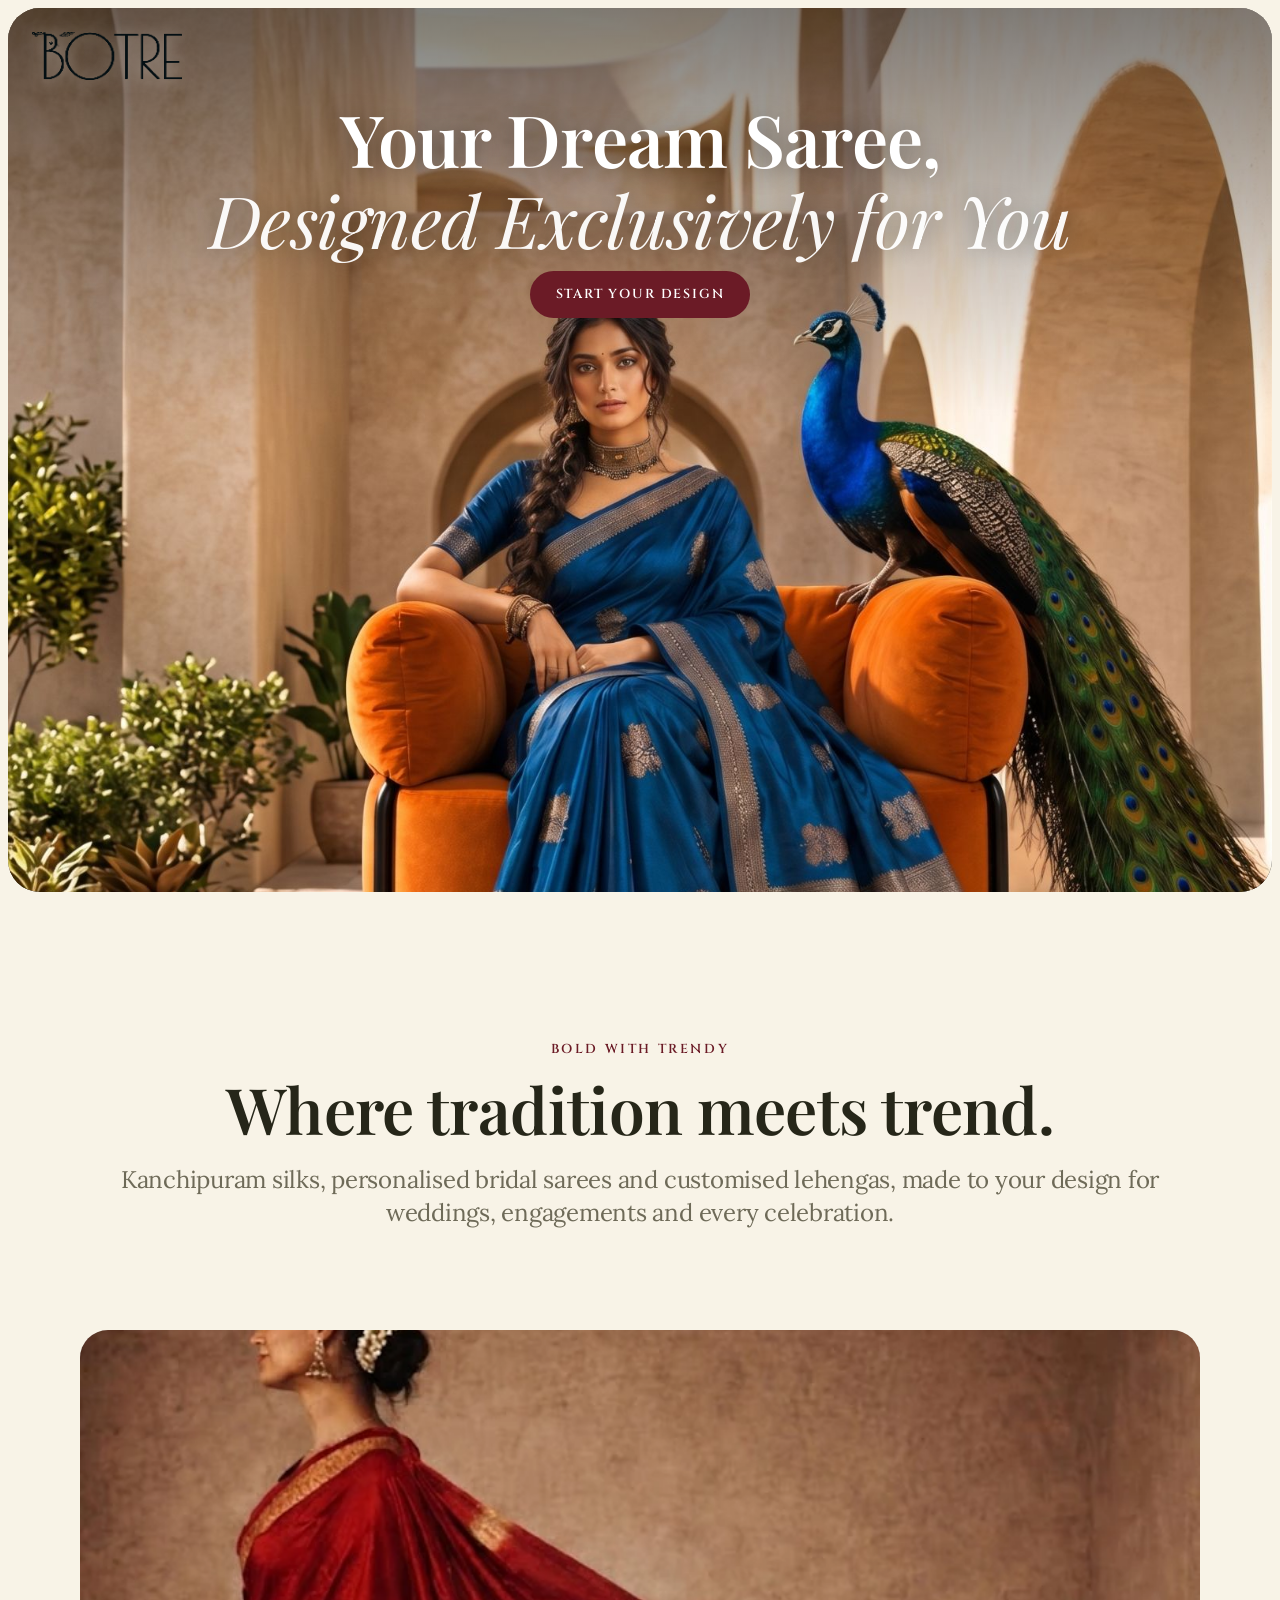
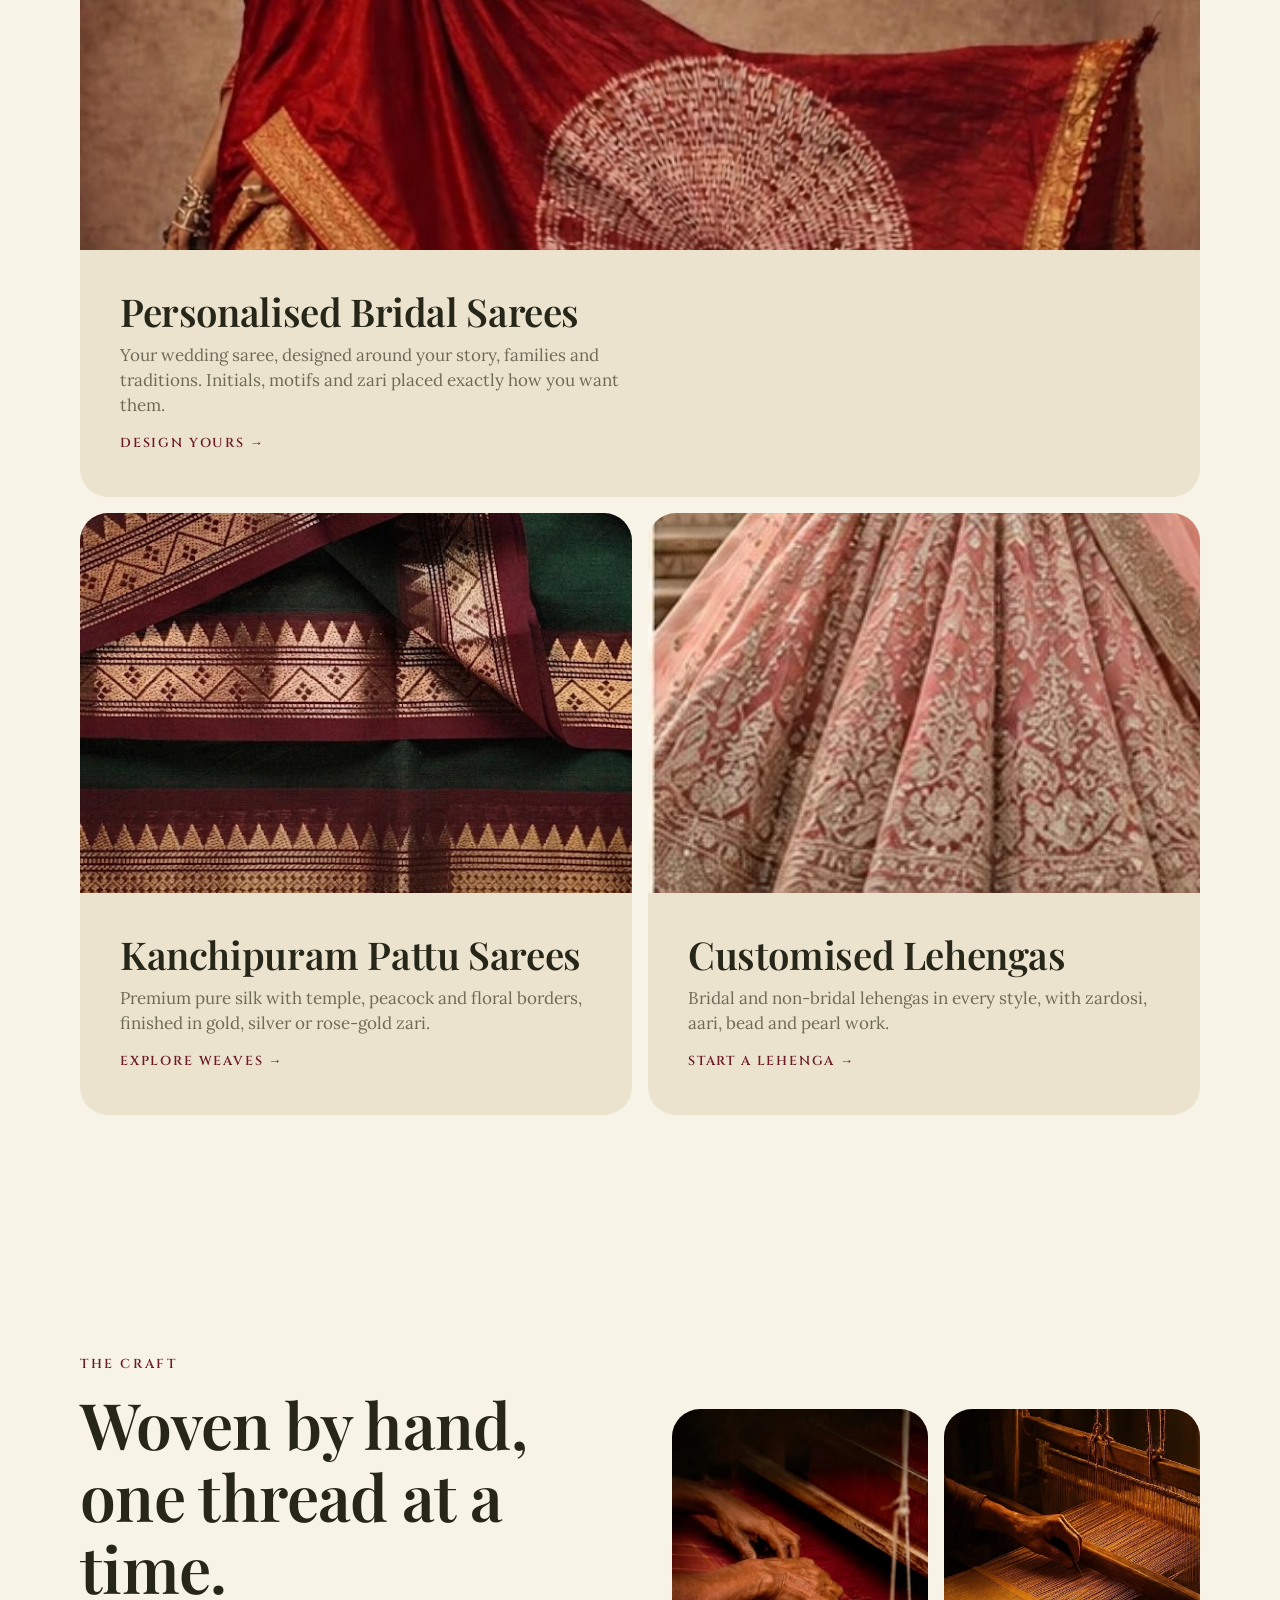
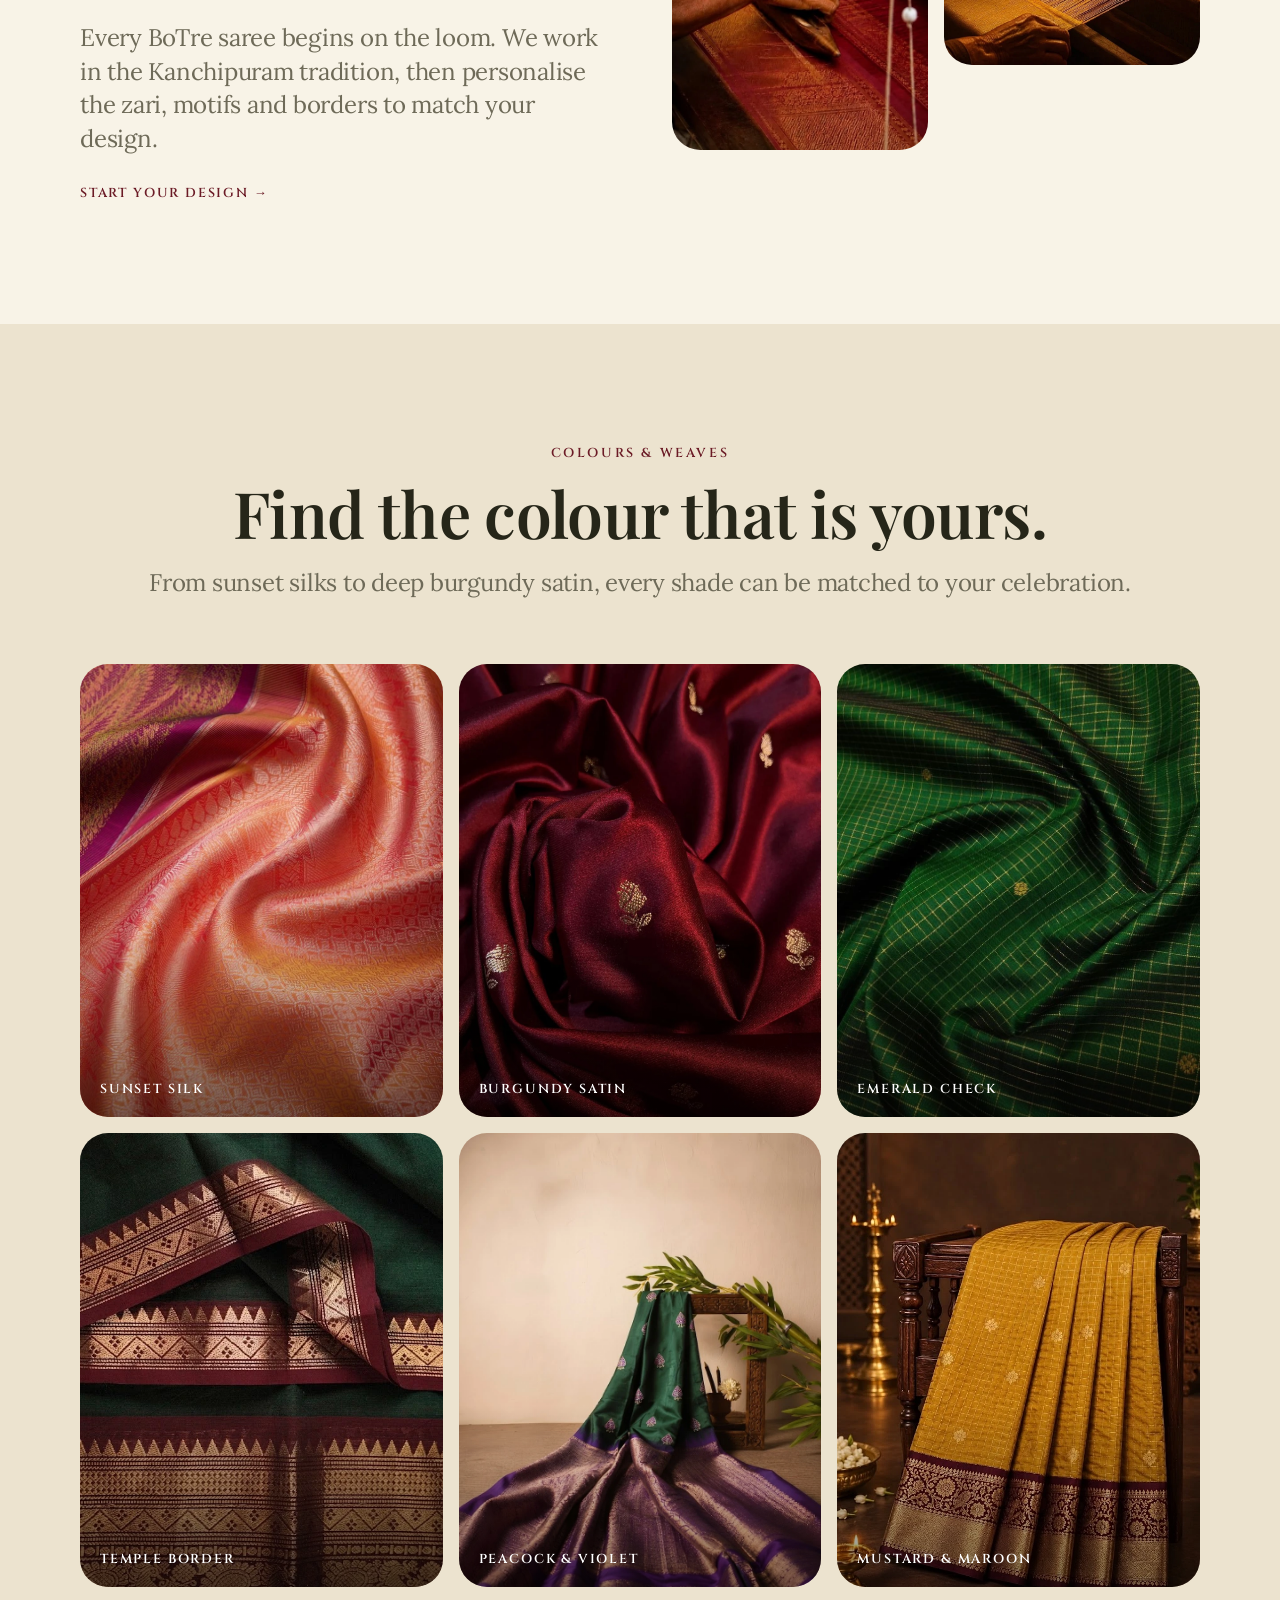
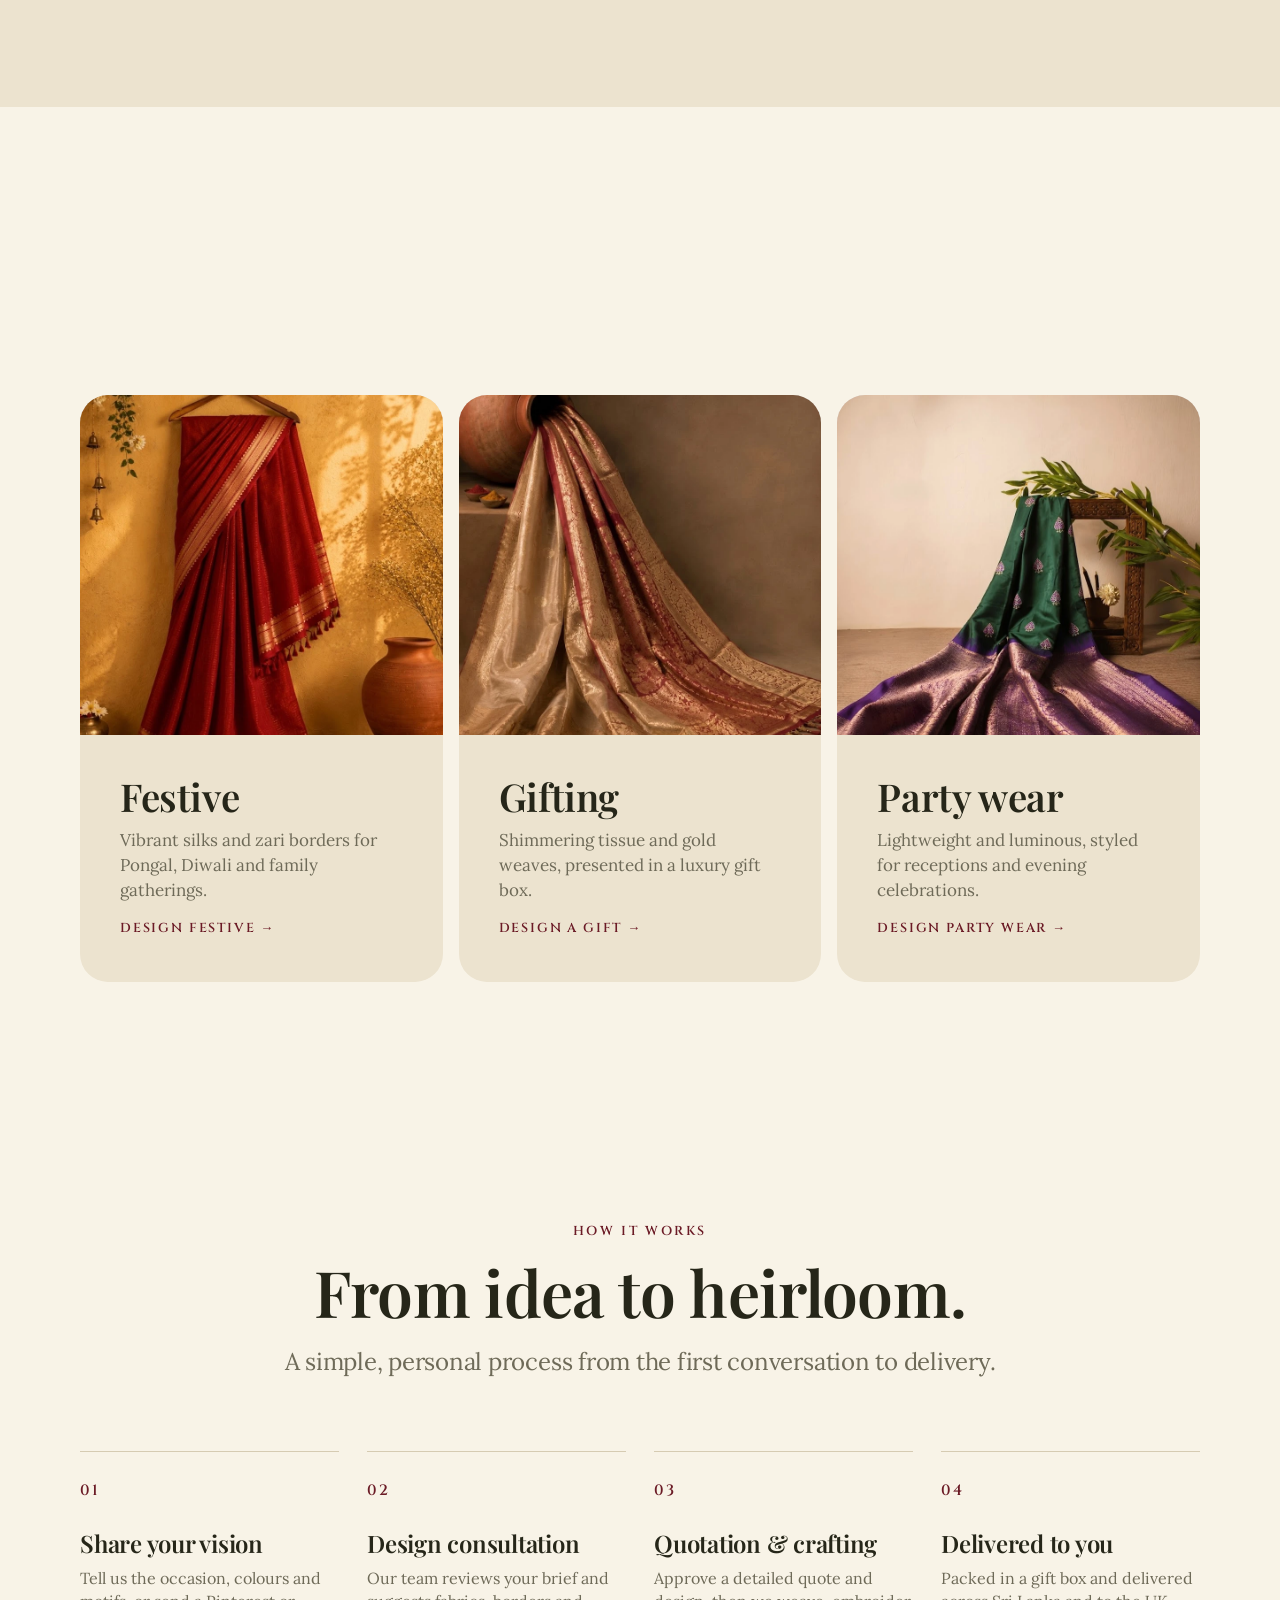
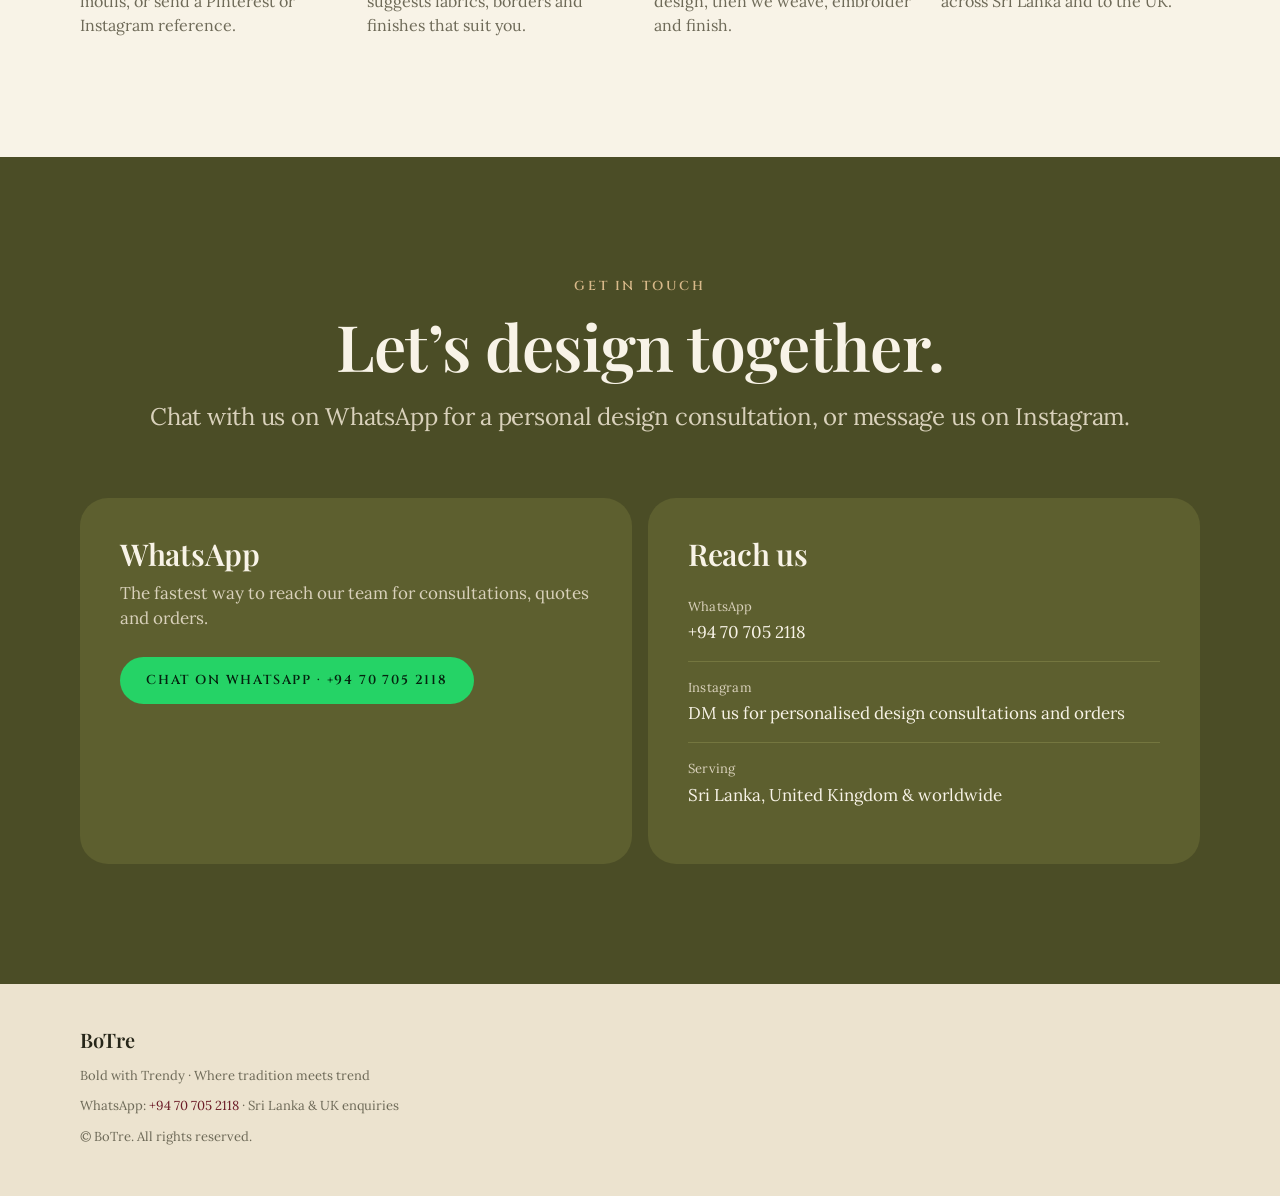
==== commit cd740c6b: "Add hero entrance and scroll-reveal animations; respect reduced motion Co-Authored-By: Claude Haiku " ====
--- a/botre-site/index.html
+++ b/botre-site/index.html
@@ -187,5 +187,6 @@
   </div>
 </footer>
 
+<script src="motion.js"></script>
 </body>
 </html>
--- a/botre-site/styles.css
+++ b/botre-site/styles.css
@@ -225,3 +225,18 @@
   .gal-item span{left:14px;bottom:12px;font-size:11px}
   .page-banner img{height:200px}
 }
+
+/* Motion */
+@keyframes kenburns{from{transform:scale(1.08)}to{transform:scale(1)}}
+@keyframes rise{from{opacity:0;transform:translateY(24px)}to{opacity:1;transform:none}}
+@keyframes fadeDown{from{opacity:0;transform:translateY(-12px)}to{opacity:1;transform:none}}
+.hero>img{animation:kenburns 20s ease-out backwards}
+.hero-logo{animation:fadeDown .9s .1s backwards}
+.hero-copy h1{animation:rise 1s .25s backwards}
+.hero-copy .btn{animation:rise 1s .5s backwards}
+html.js .reveal{opacity:0;transform:translateY(32px);transition:opacity .9s cubic-bezier(.2,.7,.2,1),transform .9s cubic-bezier(.2,.7,.2,1)}
+html.js .reveal.in{opacity:1;transform:none}
+@media (prefers-reduced-motion:reduce){
+  *,*::before,*::after{animation:none!important;transition:none!important}
+  html.js .reveal{opacity:1;transform:none}
+}
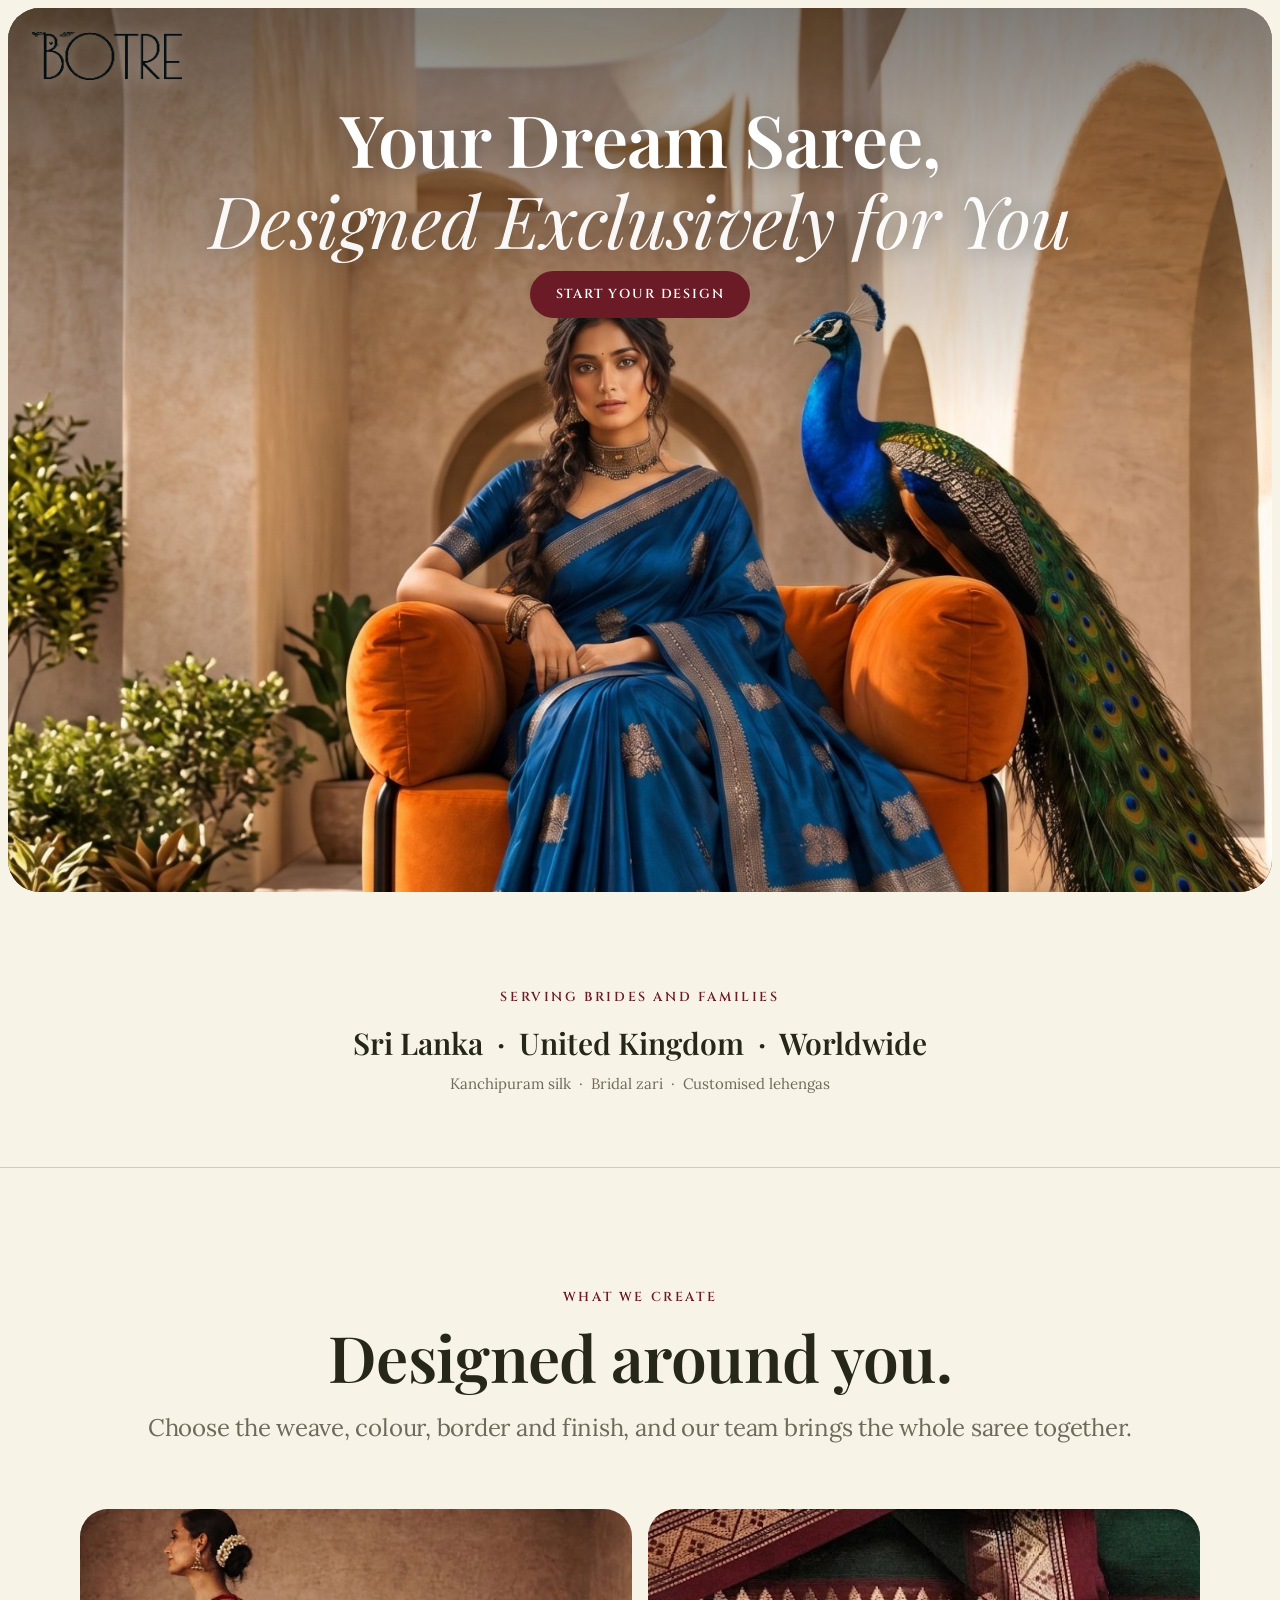
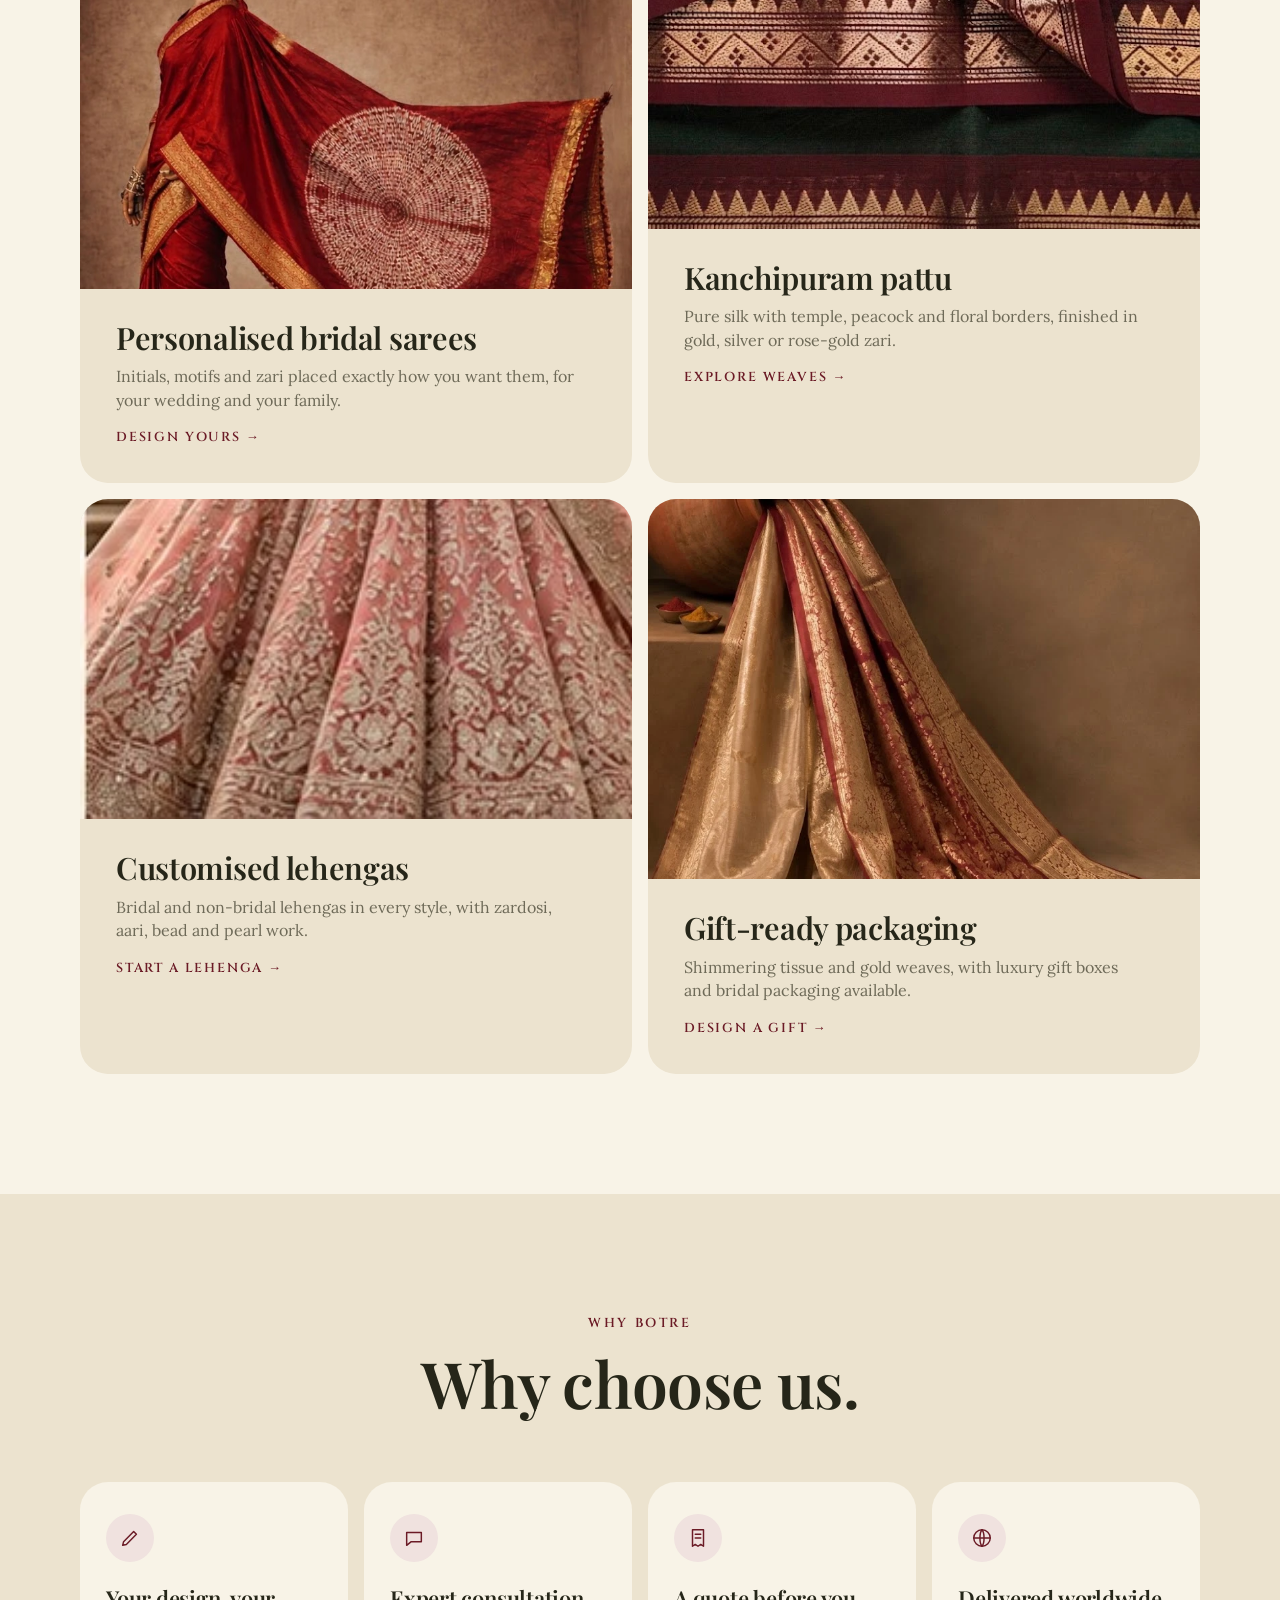
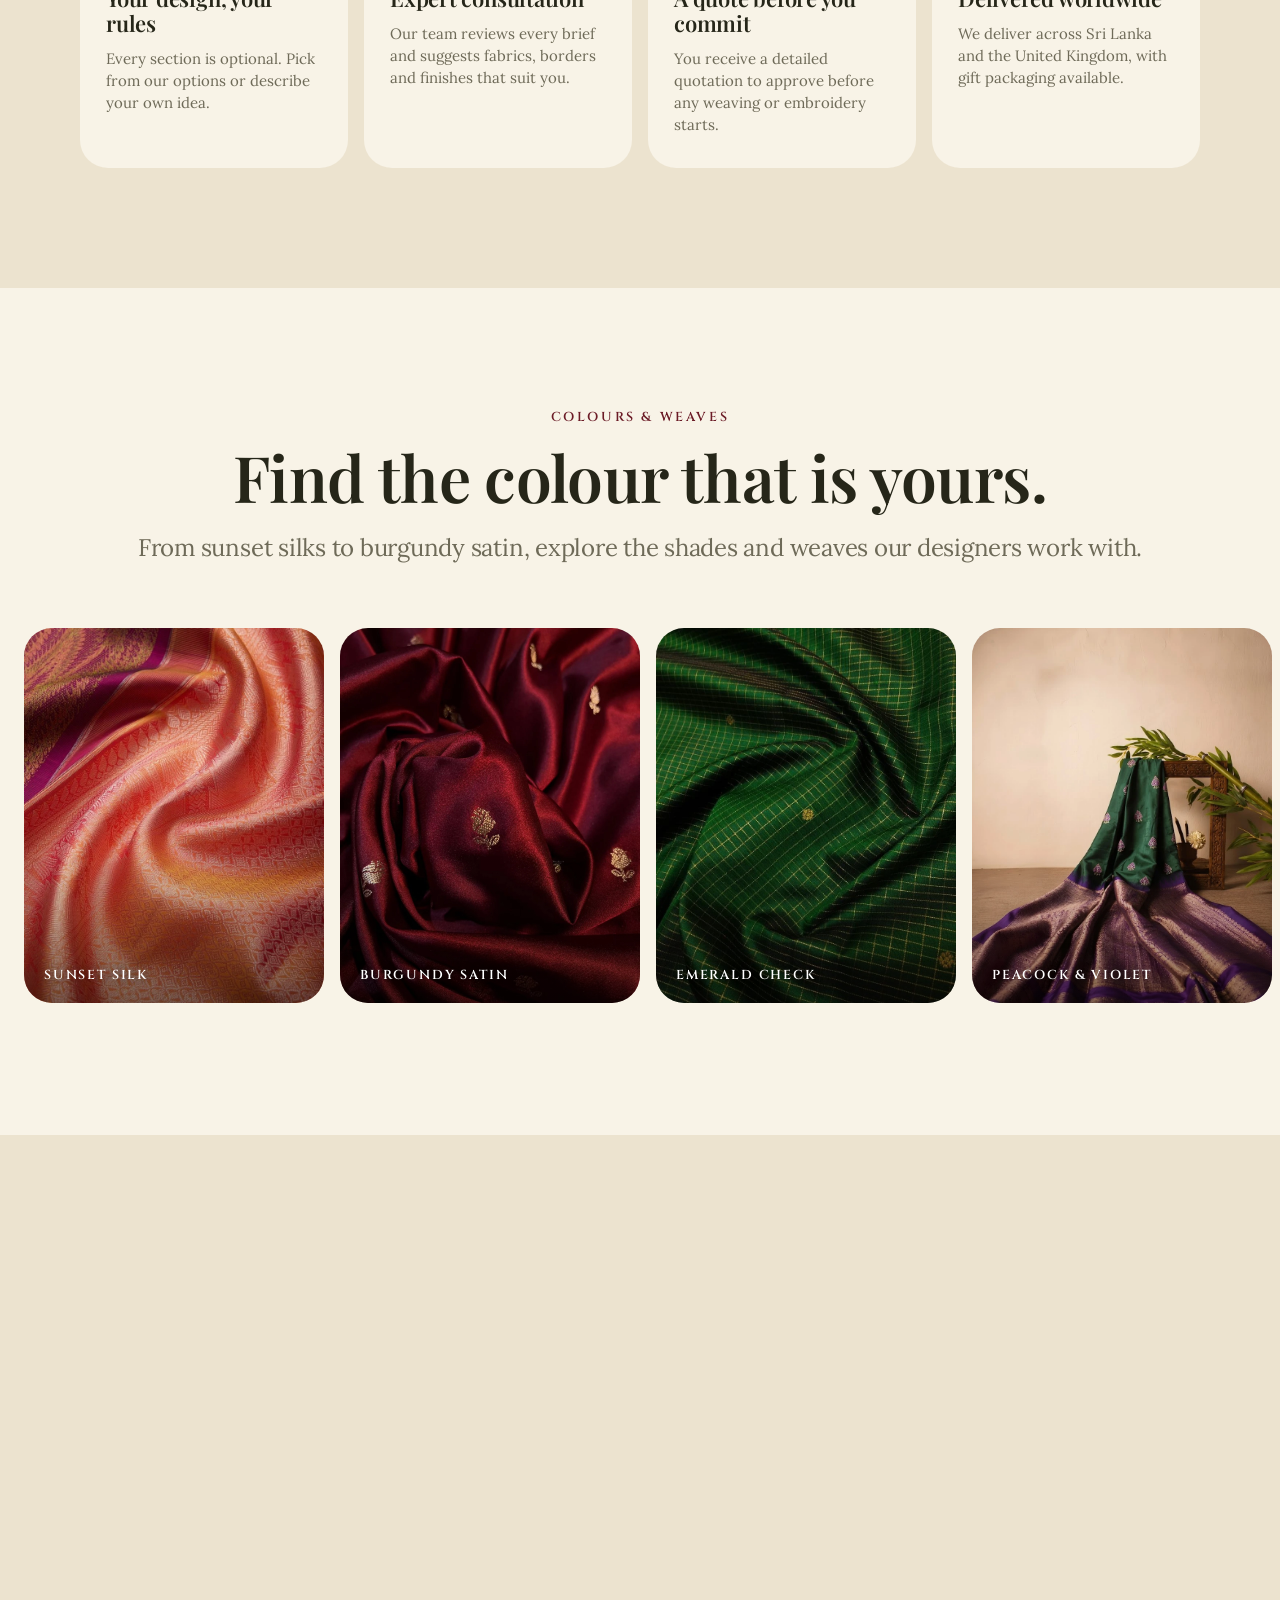
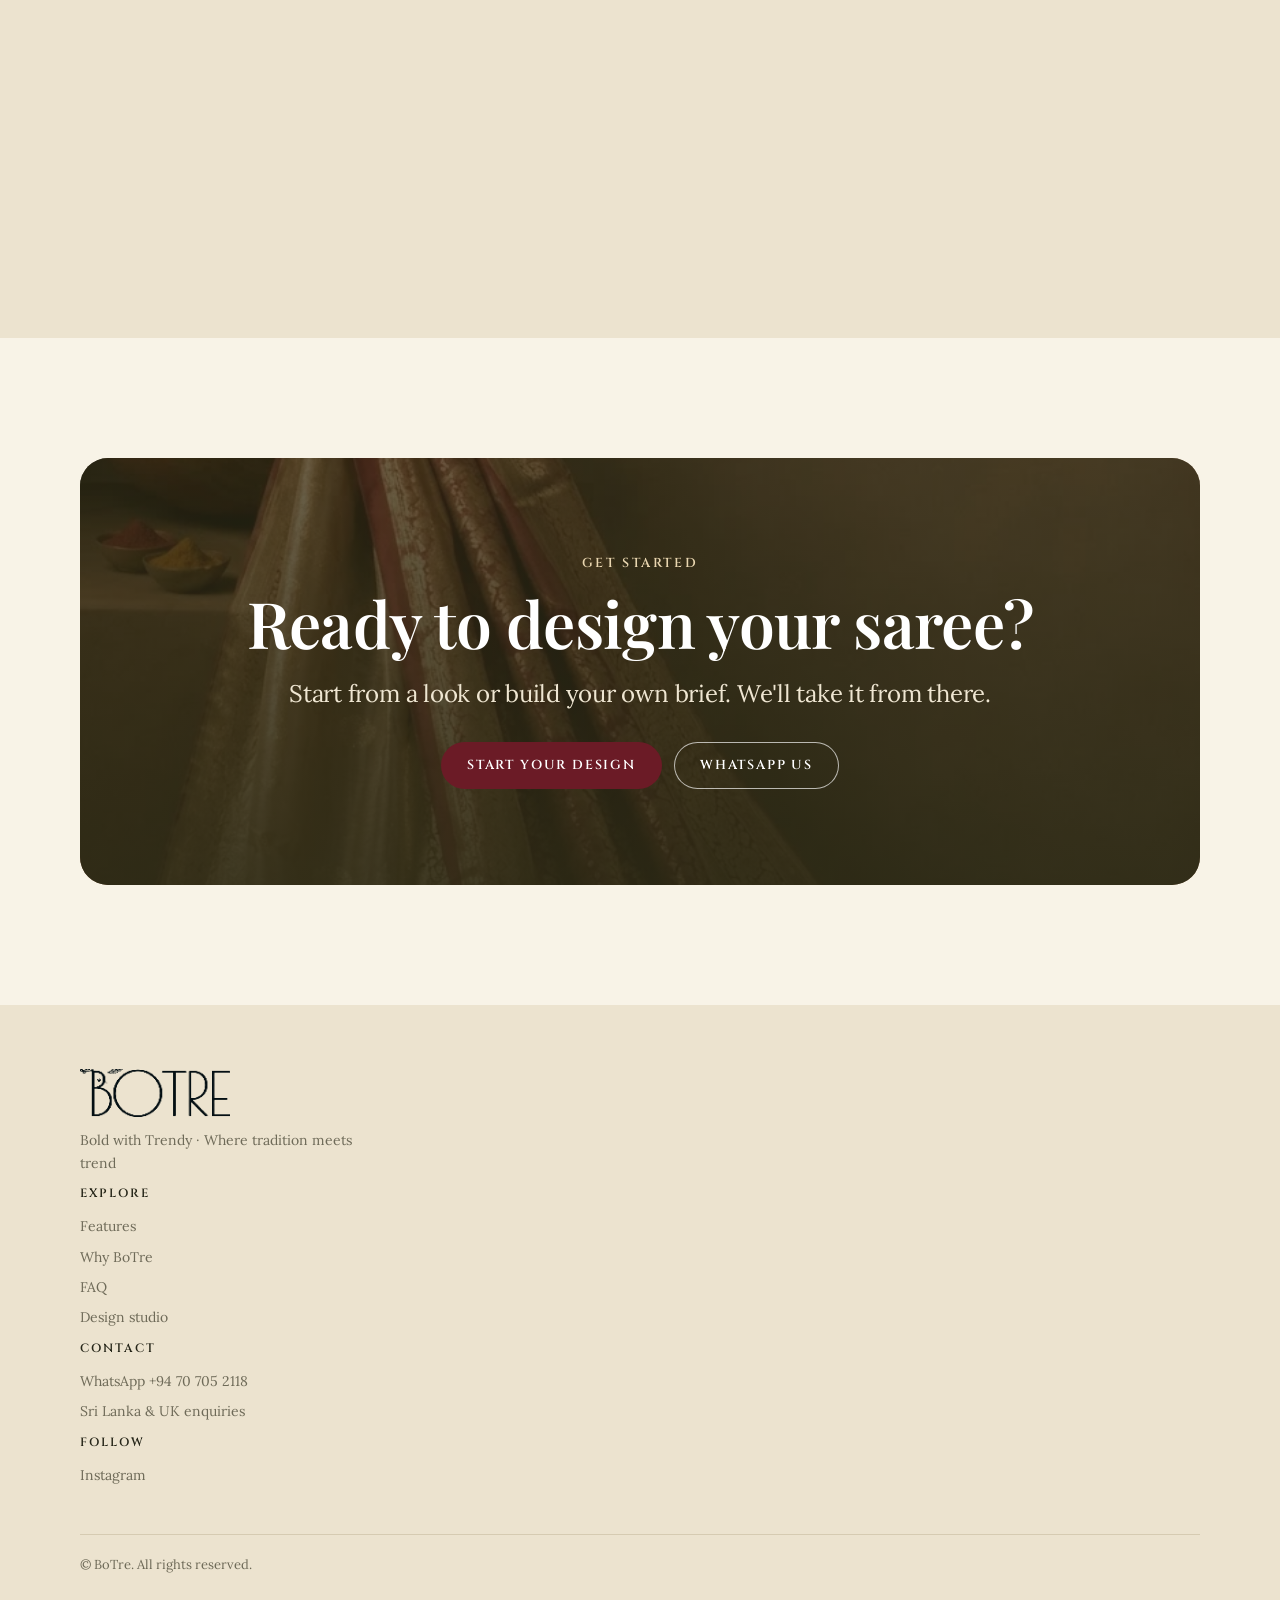
==== commit 71c20c90: "Rebuild home in wireframe layout: trust, features, why us, stories, FAQ, CTA, footer Co-Authored-By:" ====
--- a/botre-site/index.html
+++ b/botre-site/index.html
@@ -26,152 +26,153 @@
   </div>
 </section>
 
-<section class="intro center">
-  <div class="wrap">
-    <p class="eyebrow">Bold with Trendy</p>
-    <h2 class="display">Where tradition meets trend.</h2>
-    <p class="lede">Kanchipuram silks, personalised bridal sarees and customised lehengas, made to your design for weddings, engagements and every celebration.</p>
-  </div>
-</section>
-
-<section class="tiles" id="services">
-  <div class="wrap">
-    <article class="tile wide">
-      <div class="tile-media photo" style="background-image:url(assets/gallery/model-red-shibori.webp);background-position:50% 30%"></div>
-      <div class="tile-body">
-        <h3>Personalised Bridal Sarees</h3>
-        <p>Your wedding saree, designed around your story, families and traditions. Initials, motifs and zari placed exactly how you want them.</p>
-        <a class="link" href="design.html">Design yours →</a>
-      </div>
-    </article>
-
-    <div class="tile-row">
-      <article class="tile">
-        <div class="tile-media" style="background-image:url(assets/gallery/kanchi-temple-border.webp);background-size:cover;background-position:50% 50%"></div>
-        <div class="tile-body">
-          <h3>Kanchipuram Pattu Sarees</h3>
-          <p>Premium pure silk with temple, peacock and floral borders, finished in gold, silver or rose-gold zari.</p>
+<section class="trust" aria-label="Where we serve">
+  <div class="wrap center">
+    <p class="eyebrow">Serving brides and families</p>
+    <p class="trust-line">Sri Lanka &nbsp;·&nbsp; United Kingdom &nbsp;·&nbsp; Worldwide</p>
+    <p class="trust-sub">Kanchipuram silk &nbsp;·&nbsp; Bridal zari &nbsp;·&nbsp; Customised lehengas</p>
+  </div>
+</section>
+
+<section class="features" id="features">
+  <div class="wrap">
+    <div class="center">
+      <p class="eyebrow">What we create</p>
+      <h2 class="display">Designed around you.</h2>
+      <p class="lede">Choose the weave, colour, border and finish, and our team brings the whole saree together.</p>
+    </div>
+    <div class="feature-grid">
+      <article class="feature wide">
+        <div class="feature-media" style="background-image:url(assets/gallery/model-red-shibori.webp);background-position:50% 30%"></div>
+        <div class="feature-body">
+          <h3>Personalised bridal sarees</h3>
+          <p>Initials, motifs and zari placed exactly how you want them, for your wedding and your family.</p>
+          <a class="link" href="design.html">Design yours →</a>
+        </div>
+      </article>
+      <article class="feature">
+        <div class="feature-media" style="background-image:url(assets/gallery/kanchi-temple-border.webp);background-position:50% 50%"></div>
+        <div class="feature-body">
+          <h3>Kanchipuram pattu</h3>
+          <p>Pure silk with temple, peacock and floral borders, finished in gold, silver or rose-gold zari.</p>
           <a class="link" href="design.html">Explore weaves →</a>
         </div>
       </article>
-      <article class="tile">
-        <div class="tile-media" style="background-image:url(assets/botre-poster.webp);background-size:470% auto;background-position:63% 100%"></div>
-        <div class="tile-body">
-          <h3>Customised Lehengas</h3>
+      <article class="feature">
+        <div class="feature-media" style="background-image:url(assets/botre-poster.webp);background-size:470% auto;background-position:63% 100%"></div>
+        <div class="feature-body">
+          <h3>Customised lehengas</h3>
           <p>Bridal and non-bridal lehengas in every style, with zardosi, aari, bead and pearl work.</p>
           <a class="link" href="design.html">Start a lehenga →</a>
         </div>
       </article>
-    </div>
-  </div>
-</section>
-
-<section class="craft" id="craft">
-  <div class="wrap craft-grid">
-    <div class="craft-text">
-      <p class="eyebrow">The craft</p>
-      <h2 class="display">Woven by hand, one thread at a time.</h2>
-      <p class="lede">Every BoTre saree begins on the loom. We work in the Kanchipuram tradition, then personalise the zari, motifs and borders to match your design.</p>
-      <a class="link" href="design.html">Start your design →</a>
-    </div>
-    <div class="craft-media">
-      <figure class="craft-img tall"><img src="assets/gallery/weaver-hands.webp" alt="A weaver's hands working a red and gold silk on the loom" loading="lazy"></figure>
-      <figure class="craft-img"><img src="assets/gallery/loom-threads.webp" alt="Silk threads stretched across a handloom" loading="lazy"></figure>
-    </div>
-  </div>
-</section>
-
-<section class="colours" id="colours">
+      <article class="feature wide">
+        <div class="feature-media" style="background-image:url(assets/gallery/tissue-drape.webp);background-position:50% 40%"></div>
+        <div class="feature-body">
+          <h3>Gift-ready packaging</h3>
+          <p>Shimmering tissue and gold weaves, with luxury gift boxes and bridal packaging available.</p>
+          <a class="link" href="design.html">Design a gift →</a>
+        </div>
+      </article>
+    </div>
+  </div>
+</section>
+
+<section class="why" id="why">
+  <div class="wrap">
+    <div class="center">
+      <p class="eyebrow">Why BoTre</p>
+      <h2 class="display">Why choose us.</h2>
+    </div>
+    <div class="why-grid">
+      <article class="why-card">
+        <span class="why-icon" aria-hidden="true"><svg viewBox="0 0 24 24"><path d="M4 20l4-1L19 8l-3-3L5 16l-1 4z"/></svg></span>
+        <h3>Your design, your rules</h3>
+        <p>Every section is optional. Pick from our options or describe your own idea.</p>
+      </article>
+      <article class="why-card">
+        <span class="why-icon" aria-hidden="true"><svg viewBox="0 0 24 24"><path d="M4 6h16v10H9l-5 4z"/></svg></span>
+        <h3>Expert consultation</h3>
+        <p>Our team reviews every brief and suggests fabrics, borders and finishes that suit you.</p>
+      </article>
+      <article class="why-card">
+        <span class="why-icon" aria-hidden="true"><svg viewBox="0 0 24 24"><path d="M6 3h12v18l-3-2-3 2-3-2-3 2z"/><path d="M9 8h6M9 12h6"/></svg></span>
+        <h3>A quote before you commit</h3>
+        <p>You receive a detailed quotation to approve before any weaving or embroidery starts.</p>
+      </article>
+      <article class="why-card">
+        <span class="why-icon" aria-hidden="true"><svg viewBox="0 0 24 24"><circle cx="12" cy="12" r="9"/><path d="M3 12h18M12 3c3 3.5 3 14.5 0 18M12 3c-3 3.5-3 14.5 0 18"/></svg></span>
+        <h3>Delivered worldwide</h3>
+        <p>We deliver across Sri Lanka and the United Kingdom, with gift packaging available.</p>
+      </article>
+    </div>
+  </div>
+</section>
+
+<section class="stories" id="colours">
   <div class="wrap">
     <div class="center">
       <p class="eyebrow">Colours &amp; weaves</p>
       <h2 class="display">Find the colour that is yours.</h2>
-      <p class="lede">From sunset silks to deep burgundy satin, every shade can be matched to your celebration.</p>
-    </div>
-    <div class="gallery">
-      <figure class="gal-item"><img src="assets/gallery/silk-sunset.webp" alt="Orange and gold silk with a woven pattern" loading="lazy"><span>Sunset silk</span></figure>
-      <figure class="gal-item"><img src="assets/gallery/satin-burgundy.webp" alt="Burgundy satin with small gold buttas" loading="lazy"><span>Burgundy satin</span></figure>
-      <figure class="gal-item"><img src="assets/gallery/kanchi-emerald-check.webp" alt="Emerald green silk with a gold check" loading="lazy"><span>Emerald check</span></figure>
-      <figure class="gal-item"><img src="assets/gallery/kanchi-temple-border.webp" alt="Green Kanchipuram sari with a gold temple border" loading="lazy"><span>Temple border</span></figure>
-      <figure class="gal-item"><img src="assets/gallery/peacock-green-violet.webp" alt="Green saree with violet and gold peacock border" loading="lazy"><span>Peacock &amp; violet</span></figure>
-      <figure class="gal-item"><img src="assets/gallery/mustard-maroon.webp" alt="Mustard saree with a maroon border and gold zari" loading="lazy"><span>Mustard &amp; maroon</span></figure>
-    </div>
-  </div>
-</section>
-
-<section class="occasions" id="occasions">
-  <div class="wrap">
-    <div class="center">
-      <p class="eyebrow">Occasions</p>
-      <h2 class="display">For every celebration.</h2>
-    </div>
-    <div class="occasion-row">
-      <article class="tile">
-        <div class="tile-media" style="background-image:url(assets/gallery/saree-red-hanger.webp);background-size:cover;background-position:50% 40%"></div>
-        <div class="tile-body">
-          <h3>Festive</h3>
-          <p>Vibrant silks and zari borders for Pongal, Diwali and family gatherings.</p>
-          <a class="link" href="design.html">Design festive →</a>
-        </div>
-      </article>
-      <article class="tile">
-        <div class="tile-media" style="background-image:url(assets/gallery/tissue-drape.webp);background-size:cover;background-position:50% 50%"></div>
-        <div class="tile-body">
-          <h3>Gifting</h3>
-          <p>Shimmering tissue and gold weaves, presented in a luxury gift box.</p>
-          <a class="link" href="design.html">Design a gift →</a>
-        </div>
-      </article>
-      <article class="tile">
-        <div class="tile-media" style="background-image:url(assets/gallery/peacock-green-violet.webp);background-size:cover;background-position:50% 50%"></div>
-        <div class="tile-body">
-          <h3>Party wear</h3>
-          <p>Lightweight and luminous, styled for receptions and evening celebrations.</p>
-          <a class="link" href="design.html">Design party wear →</a>
-        </div>
-      </article>
-    </div>
-  </div>
-</section>
-
-<section class="process" id="process">
-  <div class="wrap">
-    <div class="center">
-      <p class="eyebrow">How it works</p>
-      <h2 class="display">From idea to heirloom.</h2>
-      <p class="lede">A simple, personal process from the first conversation to delivery.</p>
-    </div>
-    <div class="steps">
-      <div class="step"><span class="n">01</span><h3>Share your vision</h3><p>Tell us the occasion, colours and motifs, or send a Pinterest or Instagram reference.</p></div>
-      <div class="step"><span class="n">02</span><h3>Design consultation</h3><p>Our team reviews your brief and suggests fabrics, borders and finishes that suit you.</p></div>
-      <div class="step"><span class="n">03</span><h3>Quotation &amp; crafting</h3><p>Approve a detailed quote and design, then we weave, embroider and finish.</p></div>
-      <div class="step"><span class="n">04</span><h3>Delivered to you</h3><p>Packed in a gift box and delivered across Sri Lanka and to the UK.</p></div>
-    </div>
-  </div>
-</section>
-
-
-<section class="contact" id="contact">
-  <div class="wrap">
-    <div class="center">
-      <p class="eyebrow" style="color:#d8b98a">Get in touch</p>
-      <h2 class="display">Let’s design together.</h2>
-      <p class="lede">Chat with us on WhatsApp for a personal design consultation, or message us on Instagram.</p>
-    </div>
-    <div class="contact-grid">
-      <div class="card">
-        <h3>WhatsApp</h3>
-        <p>The fastest way to reach our team for consultations, quotes and orders.</p>
-        <a class="btn whatsapp" href="https://wa.me/94707052118" target="_blank" rel="noopener">Chat on WhatsApp · +94 70 705 2118</a>
+      <p class="lede">From sunset silks to burgundy satin, explore the shades and weaves our designers work with.</p>
+    </div>
+  </div>
+  <div class="story-row" role="list">
+    <figure class="story" role="listitem"><img src="assets/gallery/silk-sunset.webp" alt="Orange and gold silk with a woven pattern" loading="lazy"><figcaption>Sunset silk</figcaption></figure>
+    <figure class="story" role="listitem"><img src="assets/gallery/satin-burgundy.webp" alt="Burgundy satin with small gold buttas" loading="lazy"><figcaption>Burgundy satin</figcaption></figure>
+    <figure class="story" role="listitem"><img src="assets/gallery/kanchi-emerald-check.webp" alt="Emerald green silk with a gold check" loading="lazy"><figcaption>Emerald check</figcaption></figure>
+    <figure class="story" role="listitem"><img src="assets/gallery/peacock-green-violet.webp" alt="Green saree with violet and gold peacock border" loading="lazy"><figcaption>Peacock &amp; violet</figcaption></figure>
+    <figure class="story" role="listitem"><img src="assets/gallery/mustard-maroon.webp" alt="Mustard saree with a maroon border and gold zari" loading="lazy"><figcaption>Mustard &amp; maroon</figcaption></figure>
+    <figure class="story" role="listitem"><img src="assets/gallery/weaver-hands.webp" alt="A weaver's hands working silk on the loom" loading="lazy"><figcaption>Woven by hand</figcaption></figure>
+  </div>
+</section>
+
+<section class="faq" id="faq">
+  <div class="wrap faq-grid">
+    <div class="faq-intro">
+      <p class="eyebrow">FAQ</p>
+      <h2 class="display">Questions, answered.</h2>
+      <p class="lede">Can't find what you're looking for? Message us on WhatsApp and we'll reply personally.</p>
+    </div>
+    <div class="faq-list">
+      <details class="faq-item" open>
+        <summary>How do I start?</summary>
+        <p>Use the design studio to build your brief, or message us on WhatsApp with your idea. Our team will guide you from there.</p>
+      </details>
+      <details class="faq-item">
+        <summary>What happens after I send my brief?</summary>
+        <p>Our team reviews your design and sends a quotation. Crafting starts only once you approve it.</p>
+      </details>
+      <details class="faq-item">
+        <summary>Do you deliver to the UK?</summary>
+        <p>Yes. We deliver across Sri Lanka and to the United Kingdom. For other destinations, ask us on WhatsApp.</p>
+      </details>
+      <details class="faq-item">
+        <summary>Can I recreate a saree I have seen?</summary>
+        <p>Yes. Share a photo or link in the reference fields, and our team will advise how to recreate the look.</p>
+      </details>
+      <details class="faq-item">
+        <summary>How long does a saree take?</summary>
+        <p>It depends on the design and the weave. We confirm your delivery date with your quotation.</p>
+      </details>
+      <details class="faq-item">
+        <summary>Are my reference photos private?</summary>
+        <p>In this version, photos stay on your device. Attach them in the WhatsApp chat after you send your brief.</p>
+      </details>
+    </div>
+  </div>
+</section>
+
+<section class="cta" id="cta">
+  <div class="wrap">
+    <div class="cta-card" style="background-image:url(assets/gallery/tissue-drape.webp)">
+      <p class="eyebrow">Get started</p>
+      <h2 class="display">Ready to design your saree?</h2>
+      <p class="lede">Start from a look or build your own brief. We'll take it from there.</p>
+      <div class="cta-actions">
+        <a class="btn" href="design.html">Start your design</a>
+        <a class="btn light" href="https://wa.me/94707052118" target="_blank" rel="noopener">WhatsApp us</a>
       </div>
-      <div class="card">
-        <h3>Reach us</h3>
-        <ul class="reach">
-          <li><small>WhatsApp</small>+94 70 705 2118</li>
-          <li><small>Instagram</small>DM us for personalised design consultations and orders</li>
-          <li><small>Serving</small>Sri Lanka, United Kingdom &amp; worldwide</li>
-        </ul>
-      </div>
     </div>
   </div>
 </section>
@@ -179,12 +180,35 @@
 </main>
 
 <footer>
-  <div class="wrap">
-    <b>BoTre</b>
-    <span>Bold with Trendy · Where tradition meets trend</span>
-    <span>WhatsApp: <a href="https://wa.me/94707052118" target="_blank" rel="noopener">+94 70 705 2118</a> · Sri Lanka &amp; UK enquiries</span>
-    <span>© BoTre. All rights reserved.</span>
-  </div>
+  <div class="wrap foot-grid">
+    <div>
+      <img class="foot-logo" src="assets/botre-wordmark.png" alt="BoTre – Bold with Trendy" width="166" height="53">
+      <p class="foot-tag">Bold with Trendy · Where tradition meets trend</p>
+    </div>
+    <div>
+      <p class="foot-h">Explore</p>
+      <ul>
+        <li><a href="#features">Features</a></li>
+        <li><a href="#why">Why BoTre</a></li>
+        <li><a href="#faq">FAQ</a></li>
+        <li><a href="design.html">Design studio</a></li>
+      </ul>
+    </div>
+    <div>
+      <p class="foot-h">Contact</p>
+      <ul>
+        <li><a href="https://wa.me/94707052118" target="_blank" rel="noopener">WhatsApp +94 70 705 2118</a></li>
+        <li>Sri Lanka &amp; UK enquiries</li>
+      </ul>
+    </div>
+    <div>
+      <p class="foot-h">Follow</p>
+      <ul>
+        <li><a href="https://www.instagram.com/p/De1pzmXJ69r/" target="_blank" rel="noopener">Instagram</a></li>
+      </ul>
+    </div>
+  </div>
+  <div class="wrap foot-legal">© BoTre. All rights reserved.</div>
 </footer>
 
 <script src="motion.js"></script>
--- a/botre-site/styles.css
+++ b/botre-site/styles.css
@@ -240,3 +240,82 @@
   *,*::before,*::after{animation:none!important;transition:none!important}
   html.js .reveal{opacity:1;transform:none}
 }
+
+/* Wireframe layout: trust, features, why, stories, faq, cta, footer */
+.trust{padding:88px 24px 72px;background:var(--bg);border-bottom:1px solid var(--line)}
+.trust-line{font-family:var(--serif);font-size:clamp(22px,3vw,30px);font-weight:600;margin-top:10px;color:var(--ink)}
+.trust-sub{color:var(--muted);margin-top:8px;font-size:15px}
+
+.features{padding:120px 24px;background:var(--bg)}
+.feature-grid{display:grid;grid-template-columns:1fr 1fr;gap:16px;margin-top:64px}
+.feature{background:var(--bg-2);border-radius:var(--radius);overflow:hidden;display:flex;flex-direction:column}
+.feature-media{height:320px;background-color:#e8e2d4;background-size:cover;background-repeat:no-repeat}
+.feature.wide .feature-media{height:380px}
+.feature-body{padding:32px 36px 36px;display:flex;flex-direction:column;gap:10px;align-items:flex-start}
+.feature h3{font-size:clamp(24px,2.4vw,32px);font-weight:600;letter-spacing:-.01em}
+.feature p{color:var(--muted);font-size:16px;max-width:460px}
+.feature .link{margin-top:6px}
+
+.why{padding:120px 24px;background:var(--bg-2)}
+.why-grid{display:grid;grid-template-columns:repeat(4,1fr);gap:16px;margin-top:64px}
+.why-card{background:var(--bg);border-radius:var(--radius);padding:32px 26px;display:flex;flex-direction:column;gap:12px}
+.why-icon{width:48px;height:48px;border-radius:50%;background:var(--accent-tint);display:grid;place-items:center;margin-bottom:12px}
+.why-icon svg{width:22px;height:22px;fill:none;stroke:var(--accent);stroke-width:1.6;stroke-linecap:round;stroke-linejoin:round}
+.why-card h3{font-size:22px;font-weight:600;letter-spacing:-.01em}
+.why-card p{color:var(--muted);font-size:15px}
+
+.stories{padding:120px 0 120px;background:var(--bg)}
+.story-row{display:flex;gap:16px;overflow-x:auto;scroll-snap-type:x mandatory;padding:64px 24px 12px;scroll-padding:0 24px;scrollbar-width:none}
+.story-row::-webkit-scrollbar{display:none}
+.story{margin:0;flex:0 0 min(300px,72vw);scroll-snap-align:start;border-radius:var(--radius);overflow:hidden;position:relative;aspect-ratio:4/5;background:var(--bg-2)}
+.story img{width:100%;height:100%;object-fit:cover;display:block}
+.story figcaption{position:absolute;left:20px;bottom:18px;color:#fff;font-family:var(--label);font-size:13px;font-weight:600;letter-spacing:.14em;text-transform:uppercase;text-shadow:0 1px 10px #0008}
+.story::after{content:"";position:absolute;left:0;right:0;bottom:0;height:40%;background:linear-gradient(transparent,#0000007a);pointer-events:none}
+.story figcaption{z-index:1}
+
+.faq{padding:120px 24px;background:var(--bg-2)}
+.faq-grid{display:grid;grid-template-columns:1fr 1.2fr;gap:64px;align-items:start}
+.faq-list{display:flex;flex-direction:column;gap:12px}
+.faq-item{background:var(--bg);border-radius:20px;padding:0 26px}
+.faq-item summary{list-style:none;cursor:pointer;padding:22px 0;font-size:19px;font-weight:500;display:flex;justify-content:space-between;align-items:center;gap:16px}
+.faq-item summary::-webkit-details-marker{display:none}
+.faq-item summary::after{content:"+";font-size:26px;line-height:1;color:var(--accent);transition:transform .25s}
+.faq-item[open] summary::after{transform:rotate(45deg)}
+.faq-item p{color:var(--muted);padding:0 0 24px;font-size:16px;max-width:620px}
+
+.cta{padding:120px 24px;background:var(--bg)}
+.cta-card{position:relative;border-radius:var(--radius);overflow:hidden;background-size:cover;background-position:50% 40%;padding:96px 48px;text-align:center;color:#fff;display:flex;flex-direction:column;align-items:center}
+.cta-card::before{content:"";position:absolute;inset:0;background:linear-gradient(180deg,#2b2a16b3,#2b2a16e6)}
+.cta-card>*{position:relative}
+.cta-card .eyebrow{color:#e9d6b0}
+.cta-card .lede{color:#efe6d2}
+.cta-actions{display:flex;flex-wrap:wrap;gap:12px;justify-content:center;margin-top:32px}
+.btn.light{background:transparent;color:#fff;box-shadow:inset 0 0 0 1px #ffffffaa}
+.btn.light:hover{background:#ffffff1a}
+
+footer{background:var(--bg-2);color:var(--muted);padding:64px 24px 28px;font-size:14px;line-height:1.6}
+.foot-grid{display:grid;grid-template-columns:1.4fr 1fr 1fr 1fr;gap:40px}
+.foot-logo{width:150px;height:auto;margin-bottom:12px}
+.foot-tag{font-size:14px;color:var(--muted);max-width:280px}
+.foot-h{font-family:var(--label);font-size:12px;font-weight:600;letter-spacing:.16em;text-transform:uppercase;color:var(--ink);margin-bottom:12px}
+footer ul{list-style:none;padding:0;margin:0;display:flex;flex-direction:column;gap:8px}
+footer a{color:var(--muted);text-decoration:none}
+footer a:hover{color:var(--accent);text-decoration:underline}
+.foot-legal{margin-top:48px;padding-top:20px;border-top:1px solid var(--line);font-size:13px}
+
+@media(max-width:900px){
+  .feature-grid{grid-template-columns:1fr}
+  .feature.wide .feature-media{height:300px}
+  .why-grid{grid-template-columns:1fr 1fr}
+  .faq-grid{grid-template-columns:1fr;gap:40px}
+  .foot-grid{grid-template-columns:1fr 1fr}
+}
+@media(max-width:650px){
+  .trust,.features,.why,.stories,.faq,.cta{padding-top:88px;padding-bottom:88px}
+  .features,.why,.faq,.cta{padding-left:20px;padding-right:20px}
+  .why-grid{grid-template-columns:1fr}
+  .feature-media,.feature.wide .feature-media{height:240px}
+  .feature-body{padding:24px}
+  .cta-card{padding:64px 24px}
+  .foot-grid{grid-template-columns:1fr}
+}
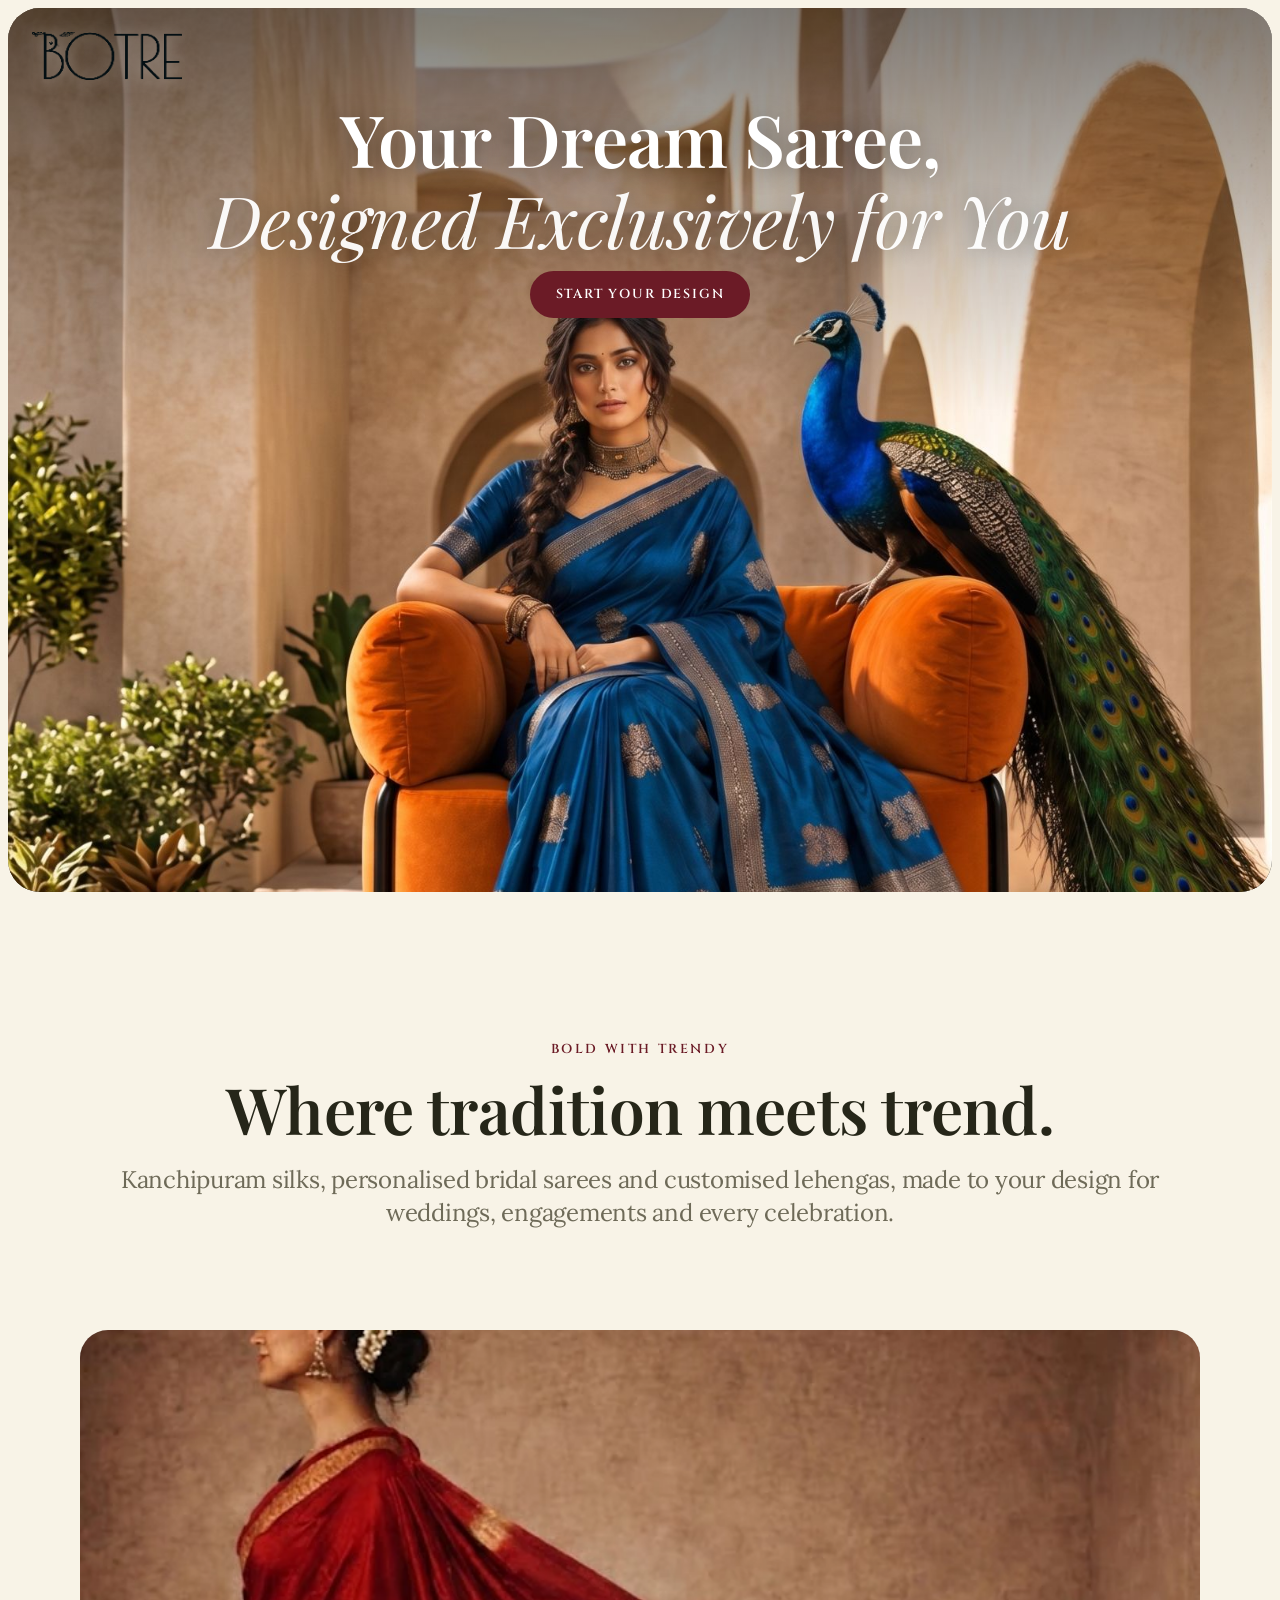
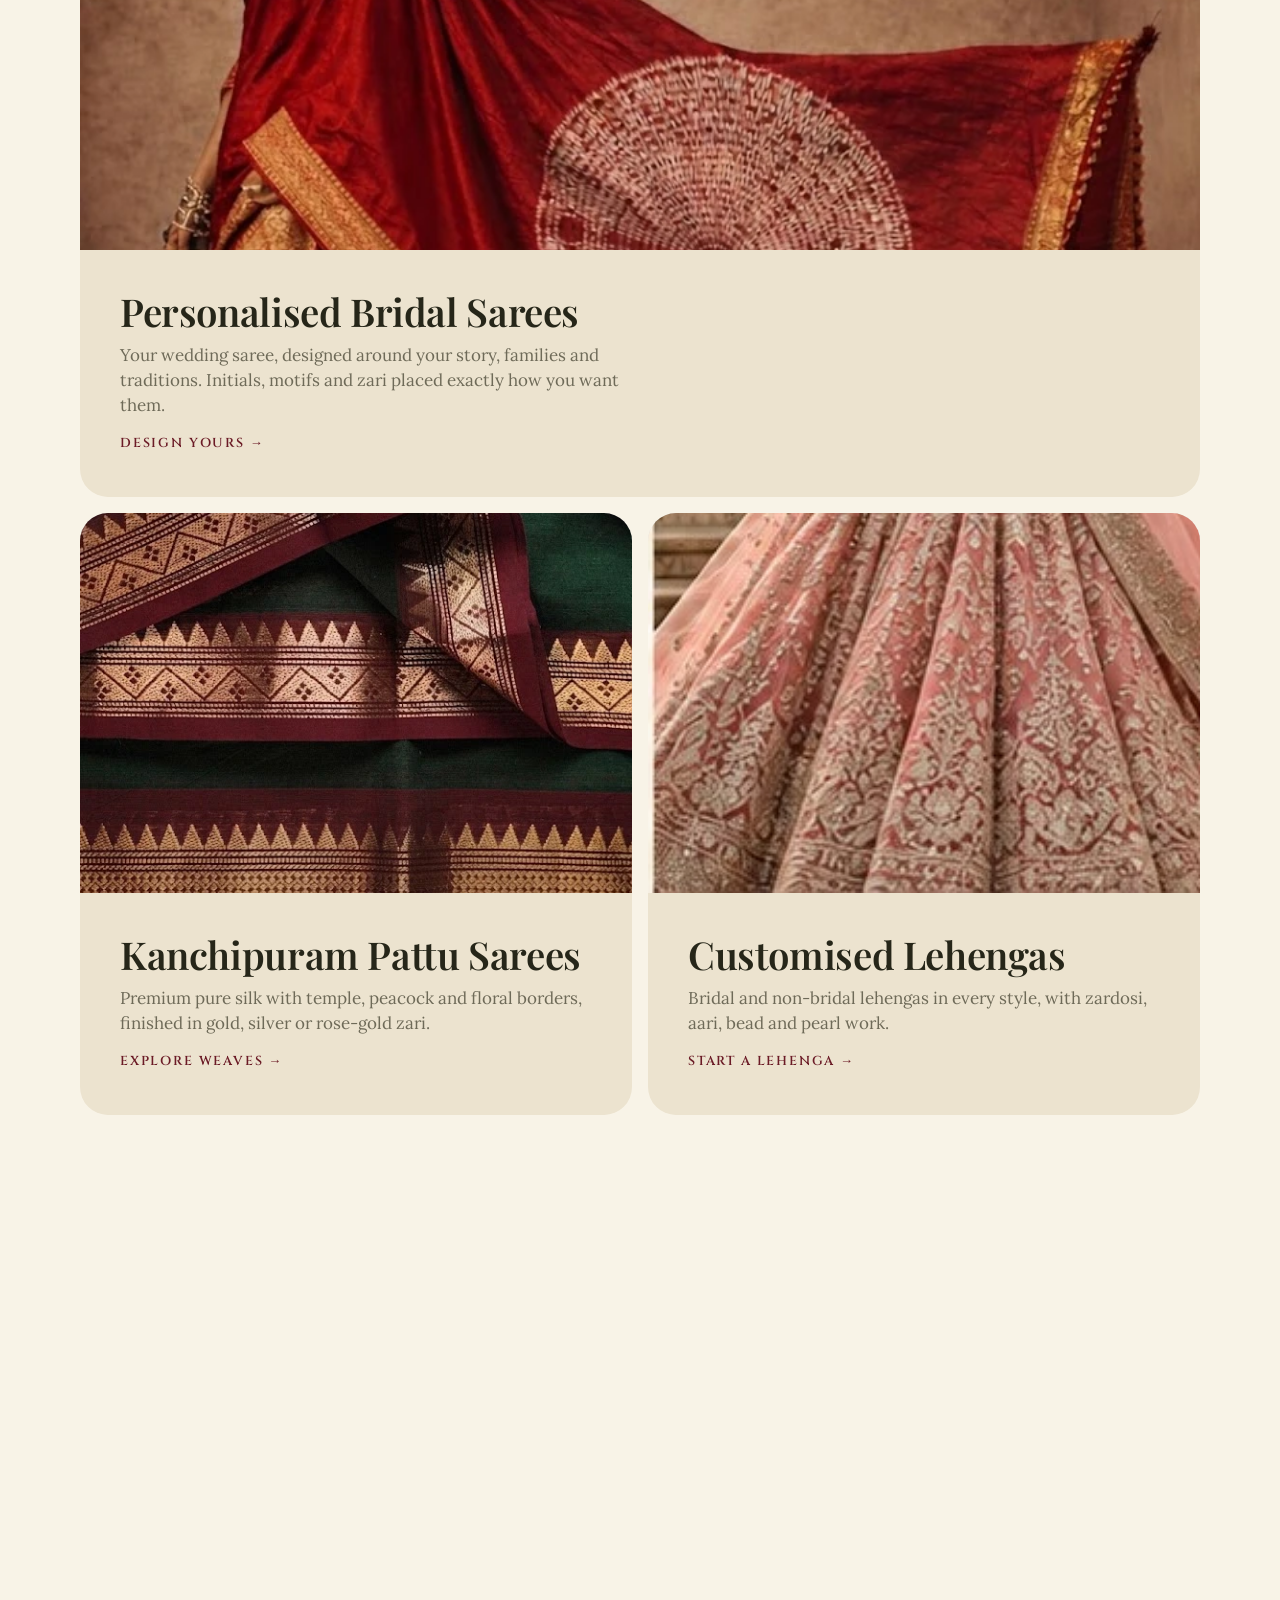
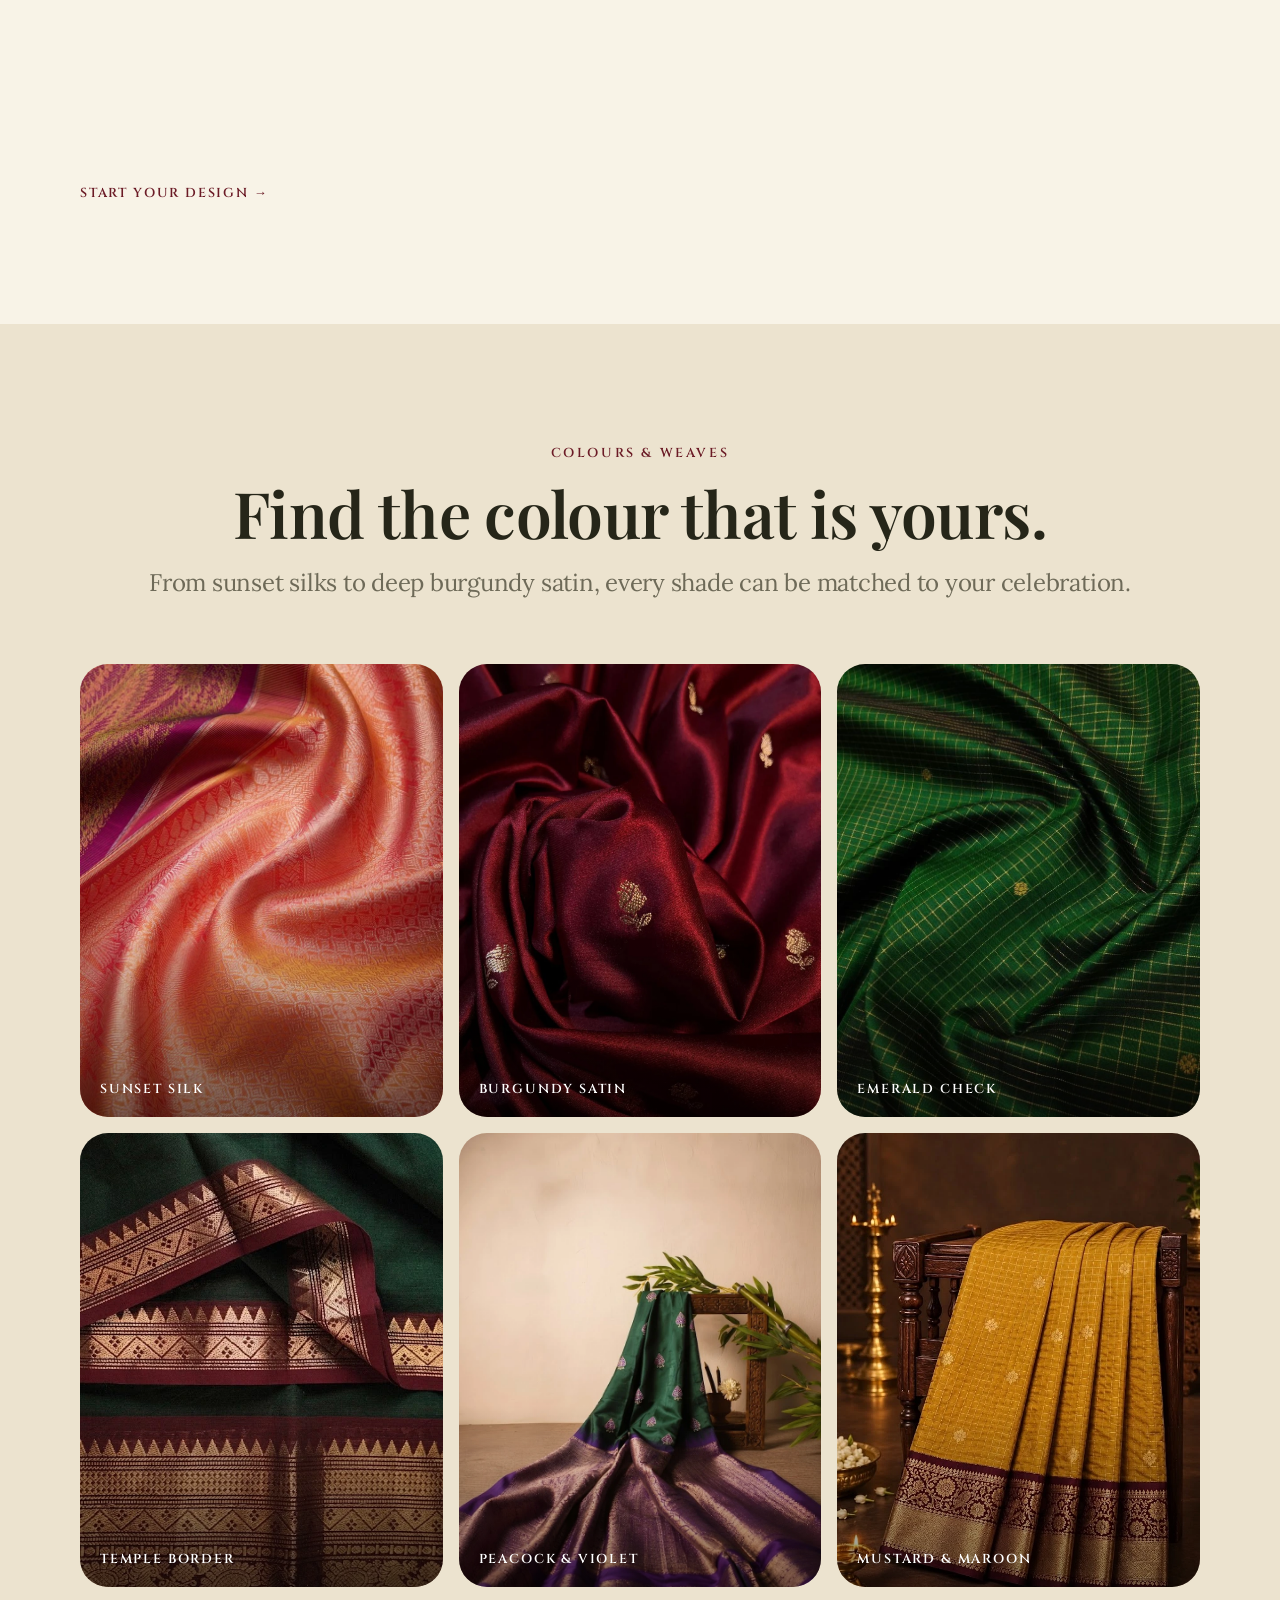
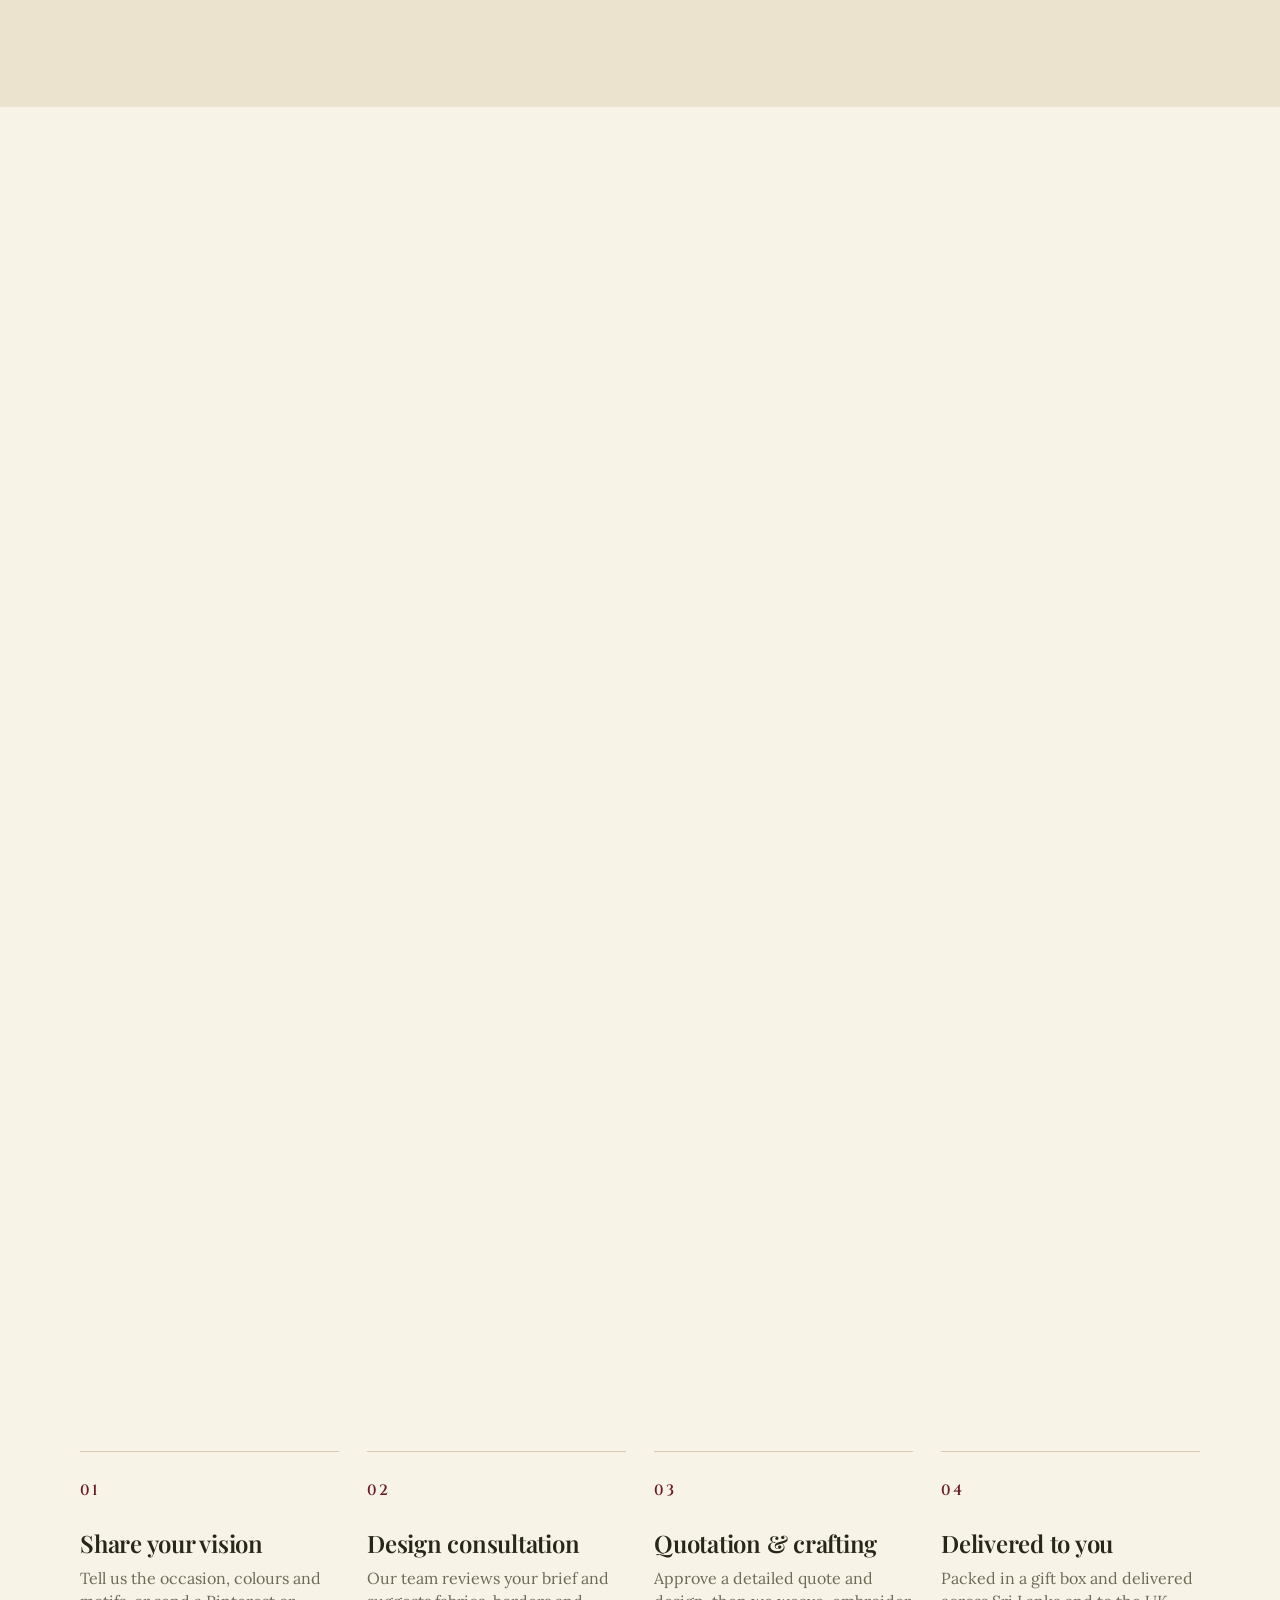
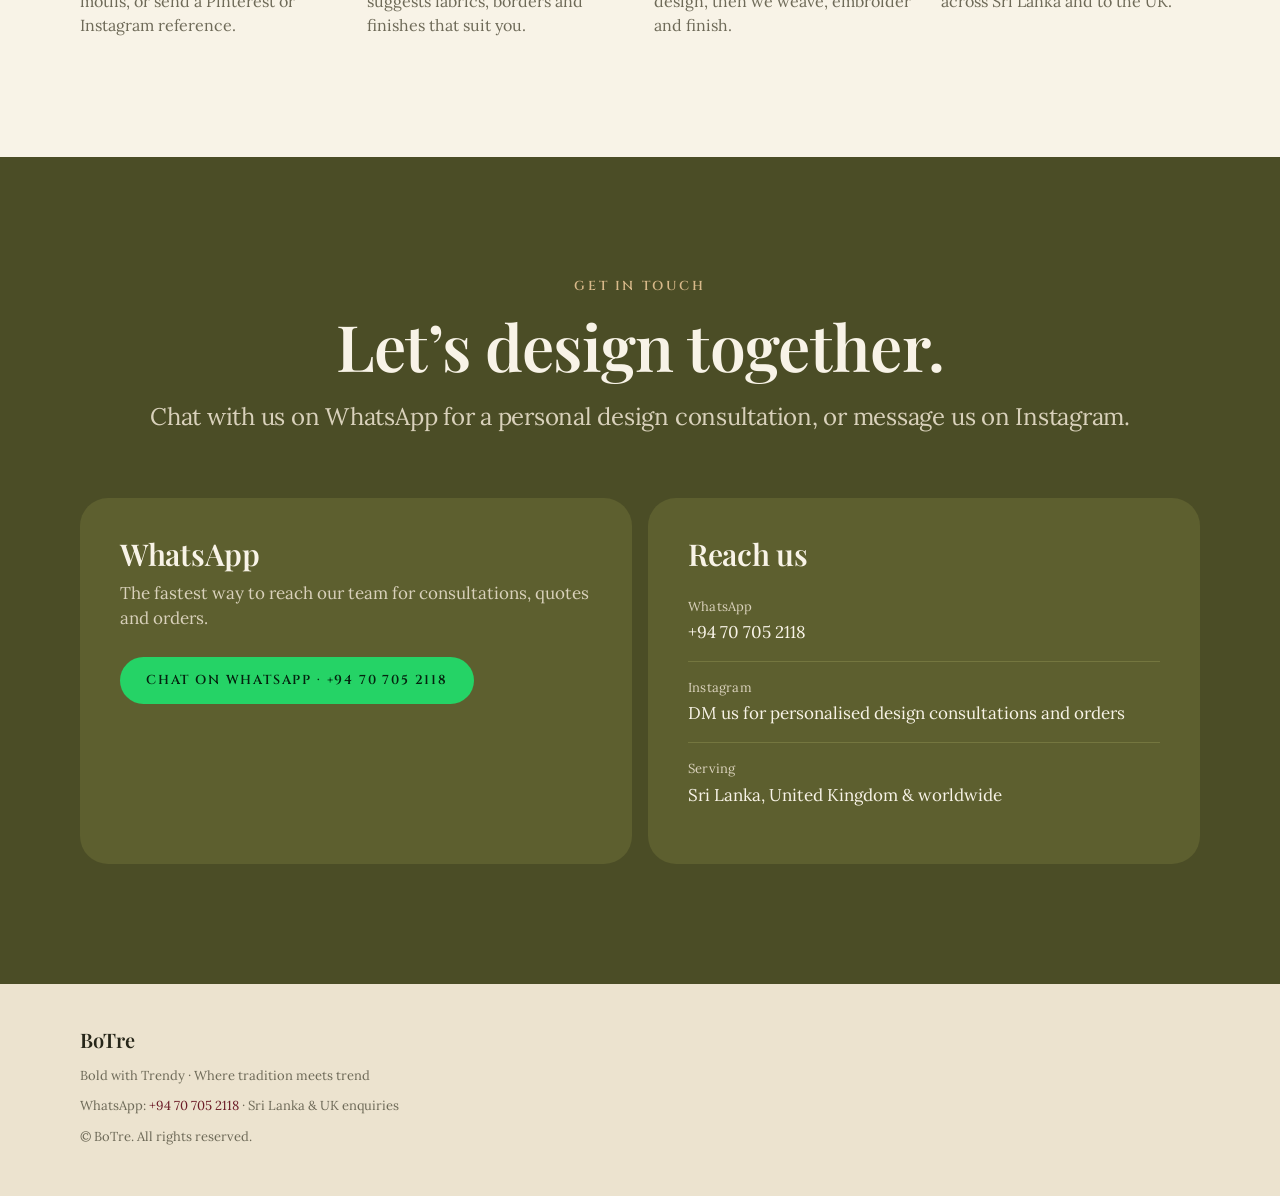
==== commit d3b7ac6f: "Revert "Rebuild home in wireframe layout: trust, features, why us, stories, FAQ, CTA, footer" This r" ====
--- a/botre-site/index.html
+++ b/botre-site/index.html
@@ -26,152 +26,151 @@
   </div>
 </section>
 
-<section class="trust" aria-label="Where we serve">
-  <div class="wrap center">
-    <p class="eyebrow">Serving brides and families</p>
-    <p class="trust-line">Sri Lanka &nbsp;·&nbsp; United Kingdom &nbsp;·&nbsp; Worldwide</p>
-    <p class="trust-sub">Kanchipuram silk &nbsp;·&nbsp; Bridal zari &nbsp;·&nbsp; Customised lehengas</p>
+<section class="intro center">
+  <div class="wrap">
+    <p class="eyebrow">Bold with Trendy</p>
+    <h2 class="display">Where tradition meets trend.</h2>
+    <p class="lede">Kanchipuram silks, personalised bridal sarees and customised lehengas, made to your design for weddings, engagements and every celebration.</p>
   </div>
 </section>
 
-<section class="features" id="features">
+<section class="tiles" id="services">
   <div class="wrap">
-    <div class="center">
-      <p class="eyebrow">What we create</p>
-      <h2 class="display">Designed around you.</h2>
-      <p class="lede">Choose the weave, colour, border and finish, and our team brings the whole saree together.</p>
-    </div>
-    <div class="feature-grid">
-      <article class="feature wide">
-        <div class="feature-media" style="background-image:url(assets/gallery/model-red-shibori.webp);background-position:50% 30%"></div>
-        <div class="feature-body">
-          <h3>Personalised bridal sarees</h3>
-          <p>Initials, motifs and zari placed exactly how you want them, for your wedding and your family.</p>
-          <a class="link" href="design.html">Design yours →</a>
-        </div>
-      </article>
-      <article class="feature">
-        <div class="feature-media" style="background-image:url(assets/gallery/kanchi-temple-border.webp);background-position:50% 50%"></div>
-        <div class="feature-body">
-          <h3>Kanchipuram pattu</h3>
-          <p>Pure silk with temple, peacock and floral borders, finished in gold, silver or rose-gold zari.</p>
+    <article class="tile wide">
+      <div class="tile-media photo" style="background-image:url(assets/gallery/model-red-shibori.webp);background-position:50% 30%"></div>
+      <div class="tile-body">
+        <h3>Personalised Bridal Sarees</h3>
+        <p>Your wedding saree, designed around your story, families and traditions. Initials, motifs and zari placed exactly how you want them.</p>
+        <a class="link" href="design.html">Design yours →</a>
+      </div>
+    </article>
+
+    <div class="tile-row">
+      <article class="tile">
+        <div class="tile-media" style="background-image:url(assets/gallery/kanchi-temple-border.webp);background-size:cover;background-position:50% 50%"></div>
+        <div class="tile-body">
+          <h3>Kanchipuram Pattu Sarees</h3>
+          <p>Premium pure silk with temple, peacock and floral borders, finished in gold, silver or rose-gold zari.</p>
           <a class="link" href="design.html">Explore weaves →</a>
         </div>
       </article>
-      <article class="feature">
-        <div class="feature-media" style="background-image:url(assets/botre-poster.webp);background-size:470% auto;background-position:63% 100%"></div>
-        <div class="feature-body">
-          <h3>Customised lehengas</h3>
+      <article class="tile">
+        <div class="tile-media" style="background-image:url(assets/botre-poster.webp);background-size:470% auto;background-position:63% 100%"></div>
+        <div class="tile-body">
+          <h3>Customised Lehengas</h3>
           <p>Bridal and non-bridal lehengas in every style, with zardosi, aari, bead and pearl work.</p>
           <a class="link" href="design.html">Start a lehenga →</a>
-        </div>
-      </article>
-      <article class="feature wide">
-        <div class="feature-media" style="background-image:url(assets/gallery/tissue-drape.webp);background-position:50% 40%"></div>
-        <div class="feature-body">
-          <h3>Gift-ready packaging</h3>
-          <p>Shimmering tissue and gold weaves, with luxury gift boxes and bridal packaging available.</p>
-          <a class="link" href="design.html">Design a gift →</a>
         </div>
       </article>
     </div>
   </div>
 </section>
 
-<section class="why" id="why">
+<section class="craft" id="craft">
+  <div class="wrap craft-grid">
+    <div class="craft-text">
+      <p class="eyebrow">The craft</p>
+      <h2 class="display">Woven by hand, one thread at a time.</h2>
+      <p class="lede">Every BoTre saree begins on the loom. We work in the Kanchipuram tradition, then personalise the zari, motifs and borders to match your design.</p>
+      <a class="link" href="design.html">Start your design →</a>
+    </div>
+    <div class="craft-media">
+      <figure class="craft-img tall"><img src="assets/gallery/weaver-hands.webp" alt="A weaver's hands working a red and gold silk on the loom" loading="lazy"></figure>
+      <figure class="craft-img"><img src="assets/gallery/loom-threads.webp" alt="Silk threads stretched across a handloom" loading="lazy"></figure>
+    </div>
+  </div>
+</section>
+
+<section class="colours" id="colours">
   <div class="wrap">
     <div class="center">
-      <p class="eyebrow">Why BoTre</p>
-      <h2 class="display">Why choose us.</h2>
+      <p class="eyebrow">Colours &amp; weaves</p>
+      <h2 class="display">Find the colour that is yours.</h2>
+      <p class="lede">From sunset silks to deep burgundy satin, every shade can be matched to your celebration.</p>
     </div>
-    <div class="why-grid">
-      <article class="why-card">
-        <span class="why-icon" aria-hidden="true"><svg viewBox="0 0 24 24"><path d="M4 20l4-1L19 8l-3-3L5 16l-1 4z"/></svg></span>
-        <h3>Your design, your rules</h3>
-        <p>Every section is optional. Pick from our options or describe your own idea.</p>
+    <div class="gallery">
+      <figure class="gal-item"><img src="assets/gallery/silk-sunset.webp" alt="Orange and gold silk with a woven pattern" loading="lazy"><span>Sunset silk</span></figure>
+      <figure class="gal-item"><img src="assets/gallery/satin-burgundy.webp" alt="Burgundy satin with small gold buttas" loading="lazy"><span>Burgundy satin</span></figure>
+      <figure class="gal-item"><img src="assets/gallery/kanchi-emerald-check.webp" alt="Emerald green silk with a gold check" loading="lazy"><span>Emerald check</span></figure>
+      <figure class="gal-item"><img src="assets/gallery/kanchi-temple-border.webp" alt="Green Kanchipuram sari with a gold temple border" loading="lazy"><span>Temple border</span></figure>
+      <figure class="gal-item"><img src="assets/gallery/peacock-green-violet.webp" alt="Green saree with violet and gold peacock border" loading="lazy"><span>Peacock &amp; violet</span></figure>
+      <figure class="gal-item"><img src="assets/gallery/mustard-maroon.webp" alt="Mustard saree with a maroon border and gold zari" loading="lazy"><span>Mustard &amp; maroon</span></figure>
+    </div>
+  </div>
+</section>
+
+<section class="occasions" id="occasions">
+  <div class="wrap">
+    <div class="center">
+      <p class="eyebrow">Occasions</p>
+      <h2 class="display">For every celebration.</h2>
+    </div>
+    <div class="occasion-row">
+      <article class="tile">
+        <div class="tile-media" style="background-image:url(assets/gallery/saree-red-hanger.webp);background-size:cover;background-position:50% 40%"></div>
+        <div class="tile-body">
+          <h3>Festive</h3>
+          <p>Vibrant silks and zari borders for Pongal, Diwali and family gatherings.</p>
+          <a class="link" href="design.html">Design festive →</a>
+        </div>
       </article>
-      <article class="why-card">
-        <span class="why-icon" aria-hidden="true"><svg viewBox="0 0 24 24"><path d="M4 6h16v10H9l-5 4z"/></svg></span>
-        <h3>Expert consultation</h3>
-        <p>Our team reviews every brief and suggests fabrics, borders and finishes that suit you.</p>
+      <article class="tile">
+        <div class="tile-media" style="background-image:url(assets/gallery/tissue-drape.webp);background-size:cover;background-position:50% 50%"></div>
+        <div class="tile-body">
+          <h3>Gifting</h3>
+          <p>Shimmering tissue and gold weaves, presented in a luxury gift box.</p>
+          <a class="link" href="design.html">Design a gift →</a>
+        </div>
       </article>
-      <article class="why-card">
-        <span class="why-icon" aria-hidden="true"><svg viewBox="0 0 24 24"><path d="M6 3h12v18l-3-2-3 2-3-2-3 2z"/><path d="M9 8h6M9 12h6"/></svg></span>
-        <h3>A quote before you commit</h3>
-        <p>You receive a detailed quotation to approve before any weaving or embroidery starts.</p>
-      </article>
-      <article class="why-card">
-        <span class="why-icon" aria-hidden="true"><svg viewBox="0 0 24 24"><circle cx="12" cy="12" r="9"/><path d="M3 12h18M12 3c3 3.5 3 14.5 0 18M12 3c-3 3.5-3 14.5 0 18"/></svg></span>
-        <h3>Delivered worldwide</h3>
-        <p>We deliver across Sri Lanka and the United Kingdom, with gift packaging available.</p>
+      <article class="tile">
+        <div class="tile-media" style="background-image:url(assets/gallery/peacock-green-violet.webp);background-size:cover;background-position:50% 50%"></div>
+        <div class="tile-body">
+          <h3>Party wear</h3>
+          <p>Lightweight and luminous, styled for receptions and evening celebrations.</p>
+          <a class="link" href="design.html">Design party wear →</a>
+        </div>
       </article>
     </div>
   </div>
 </section>
 
-<section class="stories" id="colours">
+<section class="process" id="process">
   <div class="wrap">
     <div class="center">
-      <p class="eyebrow">Colours &amp; weaves</p>
-      <h2 class="display">Find the colour that is yours.</h2>
-      <p class="lede">From sunset silks to burgundy satin, explore the shades and weaves our designers work with.</p>
+      <p class="eyebrow">How it works</p>
+      <h2 class="display">From idea to heirloom.</h2>
+      <p class="lede">A simple, personal process from the first conversation to delivery.</p>
     </div>
-  </div>
-  <div class="story-row" role="list">
-    <figure class="story" role="listitem"><img src="assets/gallery/silk-sunset.webp" alt="Orange and gold silk with a woven pattern" loading="lazy"><figcaption>Sunset silk</figcaption></figure>
-    <figure class="story" role="listitem"><img src="assets/gallery/satin-burgundy.webp" alt="Burgundy satin with small gold buttas" loading="lazy"><figcaption>Burgundy satin</figcaption></figure>
-    <figure class="story" role="listitem"><img src="assets/gallery/kanchi-emerald-check.webp" alt="Emerald green silk with a gold check" loading="lazy"><figcaption>Emerald check</figcaption></figure>
-    <figure class="story" role="listitem"><img src="assets/gallery/peacock-green-violet.webp" alt="Green saree with violet and gold peacock border" loading="lazy"><figcaption>Peacock &amp; violet</figcaption></figure>
-    <figure class="story" role="listitem"><img src="assets/gallery/mustard-maroon.webp" alt="Mustard saree with a maroon border and gold zari" loading="lazy"><figcaption>Mustard &amp; maroon</figcaption></figure>
-    <figure class="story" role="listitem"><img src="assets/gallery/weaver-hands.webp" alt="A weaver's hands working silk on the loom" loading="lazy"><figcaption>Woven by hand</figcaption></figure>
-  </div>
-</section>
-
-<section class="faq" id="faq">
-  <div class="wrap faq-grid">
-    <div class="faq-intro">
-      <p class="eyebrow">FAQ</p>
-      <h2 class="display">Questions, answered.</h2>
-      <p class="lede">Can't find what you're looking for? Message us on WhatsApp and we'll reply personally.</p>
-    </div>
-    <div class="faq-list">
-      <details class="faq-item" open>
-        <summary>How do I start?</summary>
-        <p>Use the design studio to build your brief, or message us on WhatsApp with your idea. Our team will guide you from there.</p>
-      </details>
-      <details class="faq-item">
-        <summary>What happens after I send my brief?</summary>
-        <p>Our team reviews your design and sends a quotation. Crafting starts only once you approve it.</p>
-      </details>
-      <details class="faq-item">
-        <summary>Do you deliver to the UK?</summary>
-        <p>Yes. We deliver across Sri Lanka and to the United Kingdom. For other destinations, ask us on WhatsApp.</p>
-      </details>
-      <details class="faq-item">
-        <summary>Can I recreate a saree I have seen?</summary>
-        <p>Yes. Share a photo or link in the reference fields, and our team will advise how to recreate the look.</p>
-      </details>
-      <details class="faq-item">
-        <summary>How long does a saree take?</summary>
-        <p>It depends on the design and the weave. We confirm your delivery date with your quotation.</p>
-      </details>
-      <details class="faq-item">
-        <summary>Are my reference photos private?</summary>
-        <p>In this version, photos stay on your device. Attach them in the WhatsApp chat after you send your brief.</p>
-      </details>
+    <div class="steps">
+      <div class="step"><span class="n">01</span><h3>Share your vision</h3><p>Tell us the occasion, colours and motifs, or send a Pinterest or Instagram reference.</p></div>
+      <div class="step"><span class="n">02</span><h3>Design consultation</h3><p>Our team reviews your brief and suggests fabrics, borders and finishes that suit you.</p></div>
+      <div class="step"><span class="n">03</span><h3>Quotation &amp; crafting</h3><p>Approve a detailed quote and design, then we weave, embroider and finish.</p></div>
+      <div class="step"><span class="n">04</span><h3>Delivered to you</h3><p>Packed in a gift box and delivered across Sri Lanka and to the UK.</p></div>
     </div>
   </div>
 </section>
 
-<section class="cta" id="cta">
+
+<section class="contact" id="contact">
   <div class="wrap">
-    <div class="cta-card" style="background-image:url(assets/gallery/tissue-drape.webp)">
-      <p class="eyebrow">Get started</p>
-      <h2 class="display">Ready to design your saree?</h2>
-      <p class="lede">Start from a look or build your own brief. We'll take it from there.</p>
-      <div class="cta-actions">
-        <a class="btn" href="design.html">Start your design</a>
-        <a class="btn light" href="https://wa.me/94707052118" target="_blank" rel="noopener">WhatsApp us</a>
+    <div class="center">
+      <p class="eyebrow" style="color:#d8b98a">Get in touch</p>
+      <h2 class="display">Let’s design together.</h2>
+      <p class="lede">Chat with us on WhatsApp for a personal design consultation, or message us on Instagram.</p>
+    </div>
+    <div class="contact-grid">
+      <div class="card">
+        <h3>WhatsApp</h3>
+        <p>The fastest way to reach our team for consultations, quotes and orders.</p>
+        <a class="btn whatsapp" href="https://wa.me/94707052118" target="_blank" rel="noopener">Chat on WhatsApp · +94 70 705 2118</a>
+      </div>
+      <div class="card">
+        <h3>Reach us</h3>
+        <ul class="reach">
+          <li><small>WhatsApp</small>+94 70 705 2118</li>
+          <li><small>Instagram</small>DM us for personalised design consultations and orders</li>
+          <li><small>Serving</small>Sri Lanka, United Kingdom &amp; worldwide</li>
+        </ul>
       </div>
     </div>
   </div>
@@ -180,35 +179,12 @@
 </main>
 
 <footer>
-  <div class="wrap foot-grid">
-    <div>
-      <img class="foot-logo" src="assets/botre-wordmark.png" alt="BoTre – Bold with Trendy" width="166" height="53">
-      <p class="foot-tag">Bold with Trendy · Where tradition meets trend</p>
-    </div>
-    <div>
-      <p class="foot-h">Explore</p>
-      <ul>
-        <li><a href="#features">Features</a></li>
-        <li><a href="#why">Why BoTre</a></li>
-        <li><a href="#faq">FAQ</a></li>
-        <li><a href="design.html">Design studio</a></li>
-      </ul>
-    </div>
-    <div>
-      <p class="foot-h">Contact</p>
-      <ul>
-        <li><a href="https://wa.me/94707052118" target="_blank" rel="noopener">WhatsApp +94 70 705 2118</a></li>
-        <li>Sri Lanka &amp; UK enquiries</li>
-      </ul>
-    </div>
-    <div>
-      <p class="foot-h">Follow</p>
-      <ul>
-        <li><a href="https://www.instagram.com/p/De1pzmXJ69r/" target="_blank" rel="noopener">Instagram</a></li>
-      </ul>
-    </div>
+  <div class="wrap">
+    <b>BoTre</b>
+    <span>Bold with Trendy · Where tradition meets trend</span>
+    <span>WhatsApp: <a href="https://wa.me/94707052118" target="_blank" rel="noopener">+94 70 705 2118</a> · Sri Lanka &amp; UK enquiries</span>
+    <span>© BoTre. All rights reserved.</span>
   </div>
-  <div class="wrap foot-legal">© BoTre. All rights reserved.</div>
 </footer>
 
 <script src="motion.js"></script>
--- a/botre-site/styles.css
+++ b/botre-site/styles.css
@@ -240,82 +240,3 @@
   *,*::before,*::after{animation:none!important;transition:none!important}
   html.js .reveal{opacity:1;transform:none}
 }
-
-/* Wireframe layout: trust, features, why, stories, faq, cta, footer */
-.trust{padding:88px 24px 72px;background:var(--bg);border-bottom:1px solid var(--line)}
-.trust-line{font-family:var(--serif);font-size:clamp(22px,3vw,30px);font-weight:600;margin-top:10px;color:var(--ink)}
-.trust-sub{color:var(--muted);margin-top:8px;font-size:15px}
-
-.features{padding:120px 24px;background:var(--bg)}
-.feature-grid{display:grid;grid-template-columns:1fr 1fr;gap:16px;margin-top:64px}
-.feature{background:var(--bg-2);border-radius:var(--radius);overflow:hidden;display:flex;flex-direction:column}
-.feature-media{height:320px;background-color:#e8e2d4;background-size:cover;background-repeat:no-repeat}
-.feature.wide .feature-media{height:380px}
-.feature-body{padding:32px 36px 36px;display:flex;flex-direction:column;gap:10px;align-items:flex-start}
-.feature h3{font-size:clamp(24px,2.4vw,32px);font-weight:600;letter-spacing:-.01em}
-.feature p{color:var(--muted);font-size:16px;max-width:460px}
-.feature .link{margin-top:6px}
-
-.why{padding:120px 24px;background:var(--bg-2)}
-.why-grid{display:grid;grid-template-columns:repeat(4,1fr);gap:16px;margin-top:64px}
-.why-card{background:var(--bg);border-radius:var(--radius);padding:32px 26px;display:flex;flex-direction:column;gap:12px}
-.why-icon{width:48px;height:48px;border-radius:50%;background:var(--accent-tint);display:grid;place-items:center;margin-bottom:12px}
-.why-icon svg{width:22px;height:22px;fill:none;stroke:var(--accent);stroke-width:1.6;stroke-linecap:round;stroke-linejoin:round}
-.why-card h3{font-size:22px;font-weight:600;letter-spacing:-.01em}
-.why-card p{color:var(--muted);font-size:15px}
-
-.stories{padding:120px 0 120px;background:var(--bg)}
-.story-row{display:flex;gap:16px;overflow-x:auto;scroll-snap-type:x mandatory;padding:64px 24px 12px;scroll-padding:0 24px;scrollbar-width:none}
-.story-row::-webkit-scrollbar{display:none}
-.story{margin:0;flex:0 0 min(300px,72vw);scroll-snap-align:start;border-radius:var(--radius);overflow:hidden;position:relative;aspect-ratio:4/5;background:var(--bg-2)}
-.story img{width:100%;height:100%;object-fit:cover;display:block}
-.story figcaption{position:absolute;left:20px;bottom:18px;color:#fff;font-family:var(--label);font-size:13px;font-weight:600;letter-spacing:.14em;text-transform:uppercase;text-shadow:0 1px 10px #0008}
-.story::after{content:"";position:absolute;left:0;right:0;bottom:0;height:40%;background:linear-gradient(transparent,#0000007a);pointer-events:none}
-.story figcaption{z-index:1}
-
-.faq{padding:120px 24px;background:var(--bg-2)}
-.faq-grid{display:grid;grid-template-columns:1fr 1.2fr;gap:64px;align-items:start}
-.faq-list{display:flex;flex-direction:column;gap:12px}
-.faq-item{background:var(--bg);border-radius:20px;padding:0 26px}
-.faq-item summary{list-style:none;cursor:pointer;padding:22px 0;font-size:19px;font-weight:500;display:flex;justify-content:space-between;align-items:center;gap:16px}
-.faq-item summary::-webkit-details-marker{display:none}
-.faq-item summary::after{content:"+";font-size:26px;line-height:1;color:var(--accent);transition:transform .25s}
-.faq-item[open] summary::after{transform:rotate(45deg)}
-.faq-item p{color:var(--muted);padding:0 0 24px;font-size:16px;max-width:620px}
-
-.cta{padding:120px 24px;background:var(--bg)}
-.cta-card{position:relative;border-radius:var(--radius);overflow:hidden;background-size:cover;background-position:50% 40%;padding:96px 48px;text-align:center;color:#fff;display:flex;flex-direction:column;align-items:center}
-.cta-card::before{content:"";position:absolute;inset:0;background:linear-gradient(180deg,#2b2a16b3,#2b2a16e6)}
-.cta-card>*{position:relative}
-.cta-card .eyebrow{color:#e9d6b0}
-.cta-card .lede{color:#efe6d2}
-.cta-actions{display:flex;flex-wrap:wrap;gap:12px;justify-content:center;margin-top:32px}
-.btn.light{background:transparent;color:#fff;box-shadow:inset 0 0 0 1px #ffffffaa}
-.btn.light:hover{background:#ffffff1a}
-
-footer{background:var(--bg-2);color:var(--muted);padding:64px 24px 28px;font-size:14px;line-height:1.6}
-.foot-grid{display:grid;grid-template-columns:1.4fr 1fr 1fr 1fr;gap:40px}
-.foot-logo{width:150px;height:auto;margin-bottom:12px}
-.foot-tag{font-size:14px;color:var(--muted);max-width:280px}
-.foot-h{font-family:var(--label);font-size:12px;font-weight:600;letter-spacing:.16em;text-transform:uppercase;color:var(--ink);margin-bottom:12px}
-footer ul{list-style:none;padding:0;margin:0;display:flex;flex-direction:column;gap:8px}
-footer a{color:var(--muted);text-decoration:none}
-footer a:hover{color:var(--accent);text-decoration:underline}
-.foot-legal{margin-top:48px;padding-top:20px;border-top:1px solid var(--line);font-size:13px}
-
-@media(max-width:900px){
-  .feature-grid{grid-template-columns:1fr}
-  .feature.wide .feature-media{height:300px}
-  .why-grid{grid-template-columns:1fr 1fr}
-  .faq-grid{grid-template-columns:1fr;gap:40px}
-  .foot-grid{grid-template-columns:1fr 1fr}
-}
-@media(max-width:650px){
-  .trust,.features,.why,.stories,.faq,.cta{padding-top:88px;padding-bottom:88px}
-  .features,.why,.faq,.cta{padding-left:20px;padding-right:20px}
-  .why-grid{grid-template-columns:1fr}
-  .feature-media,.feature.wide .feature-media{height:240px}
-  .feature-body{padding:24px}
-  .cta-card{padding:64px 24px}
-  .foot-grid{grid-template-columns:1fr}
-}
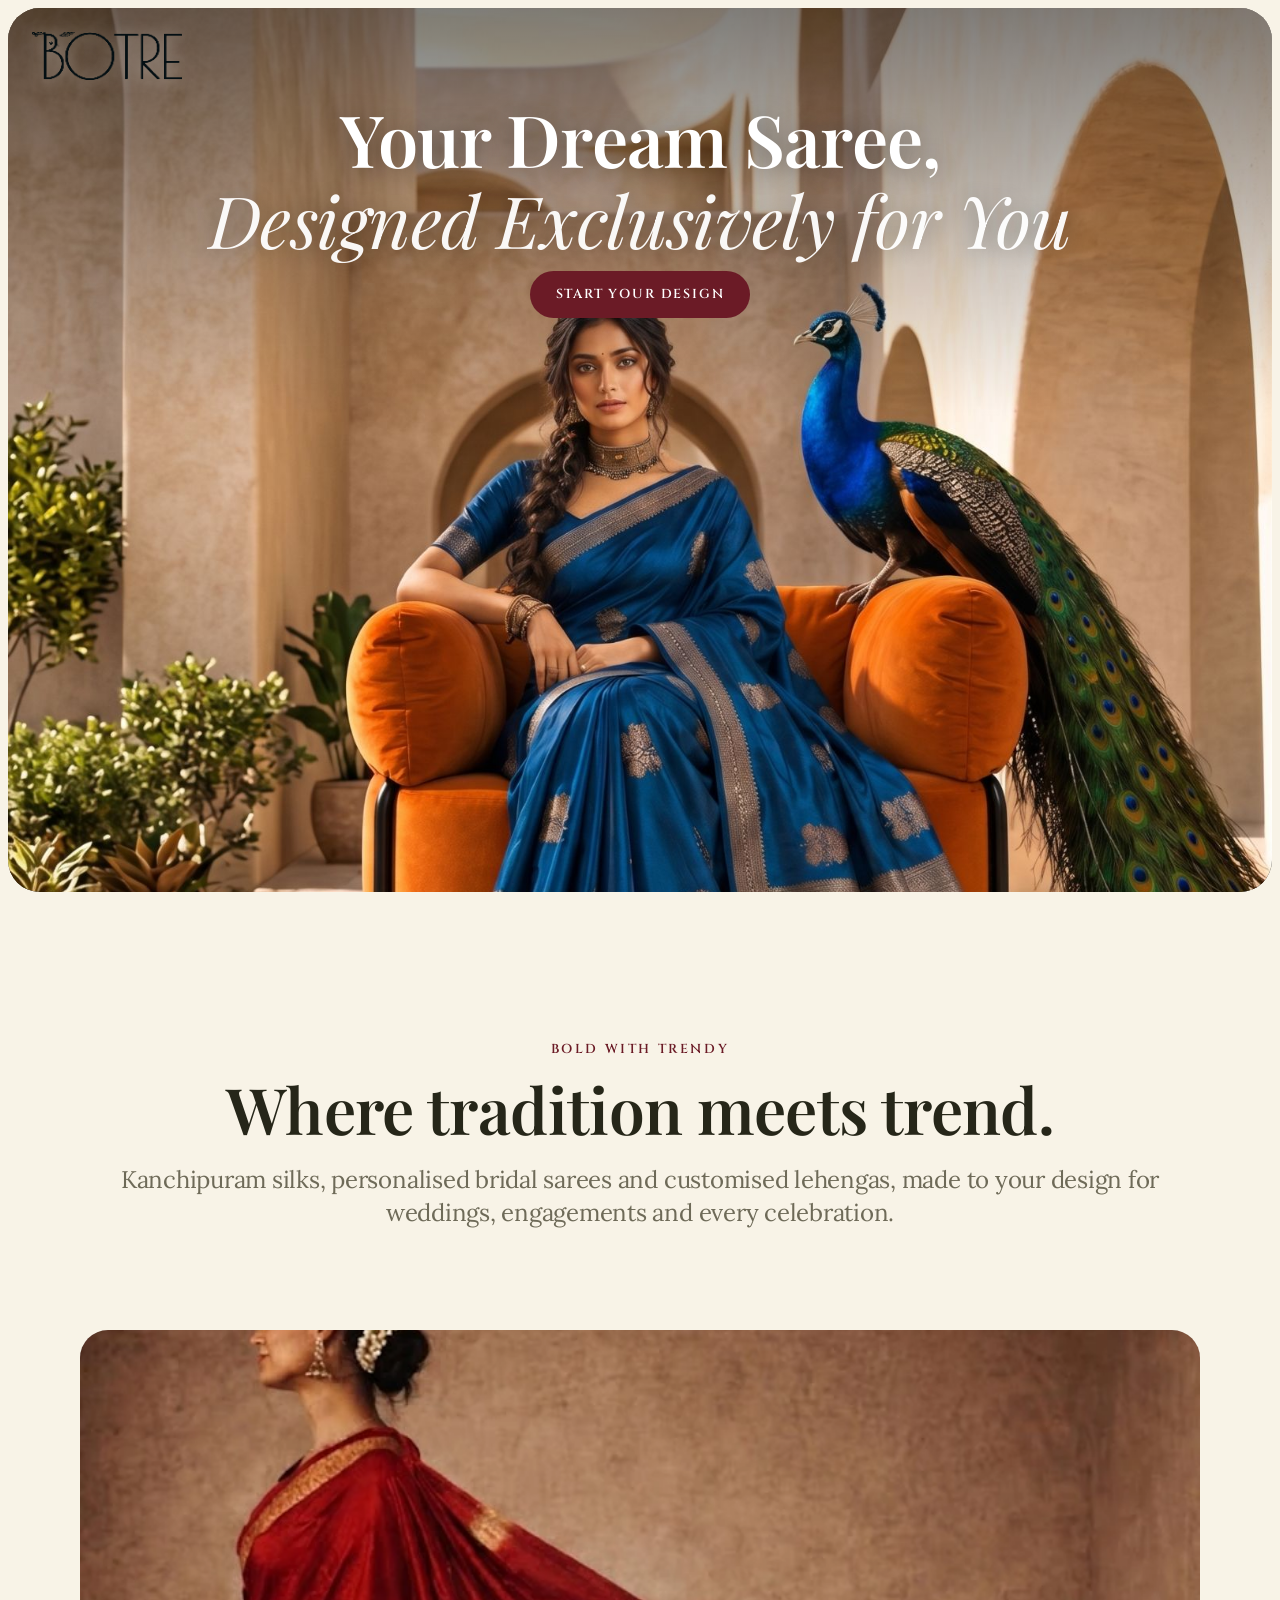
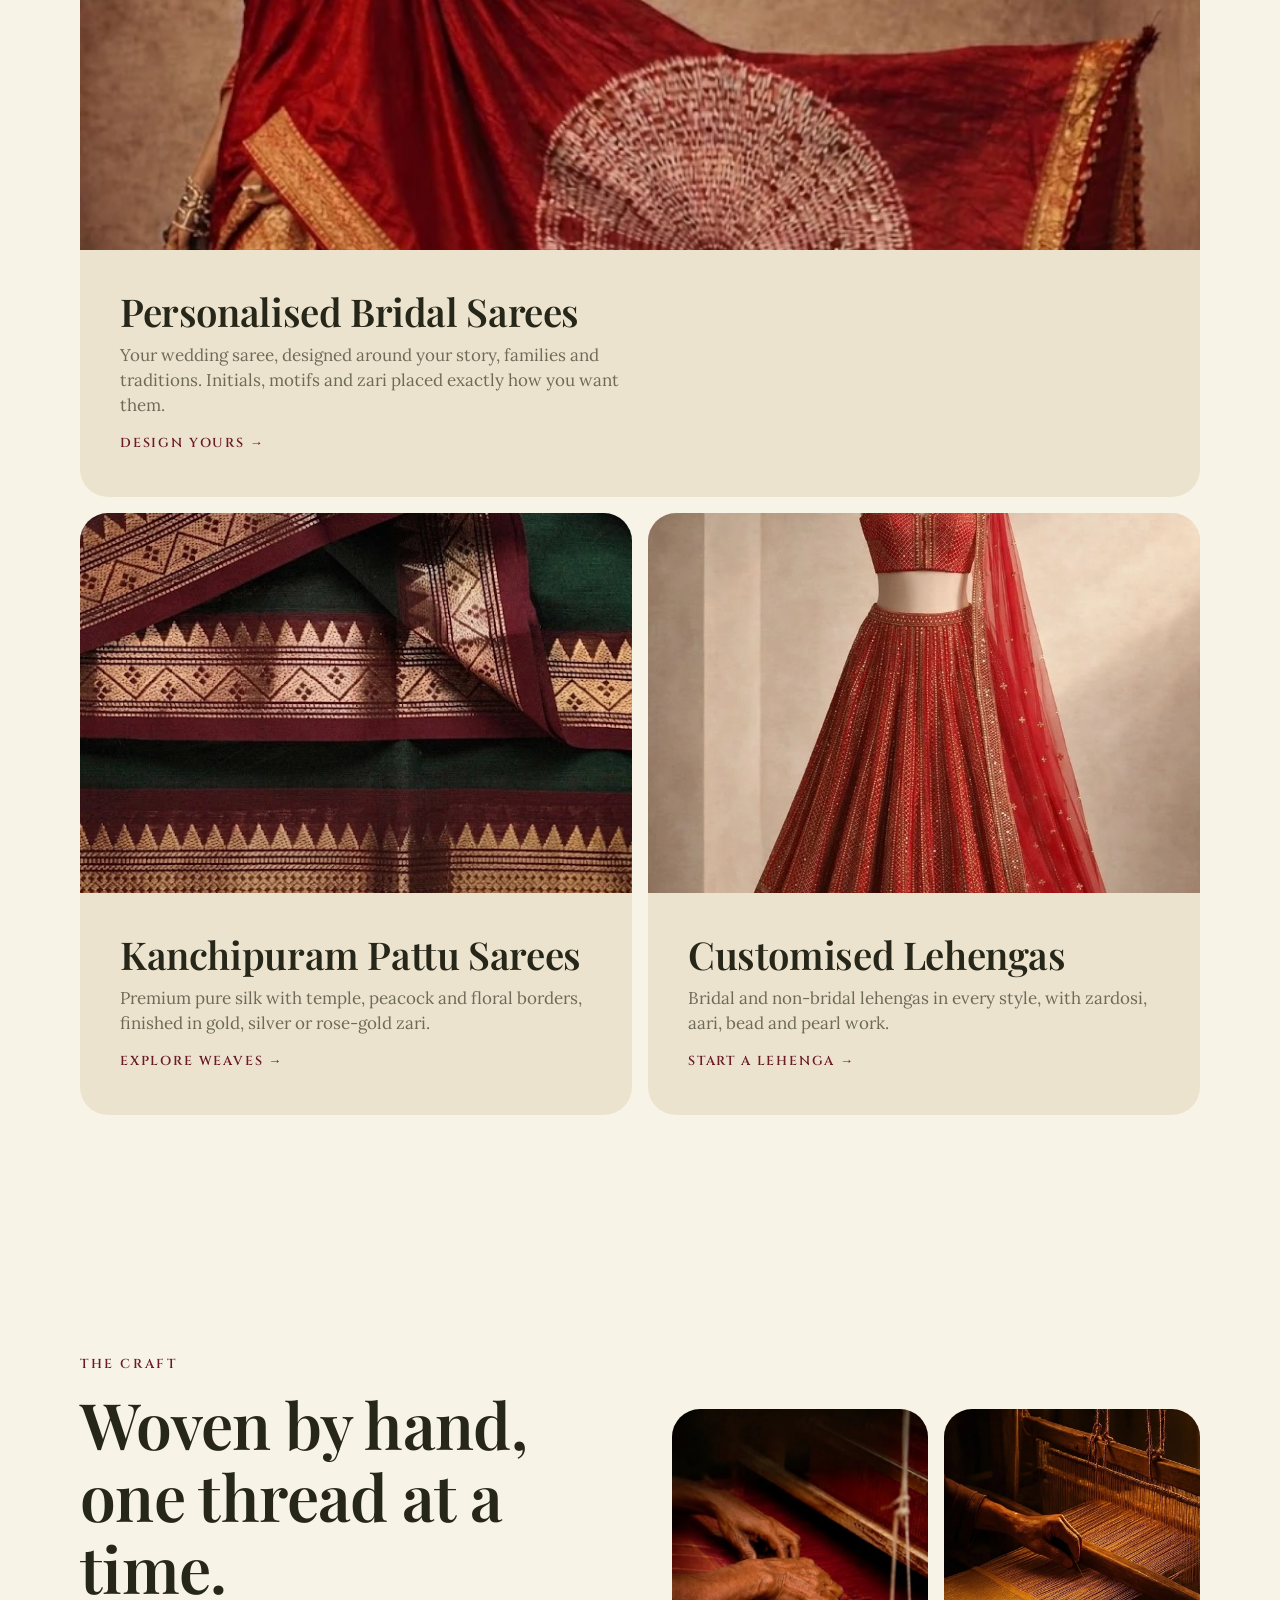
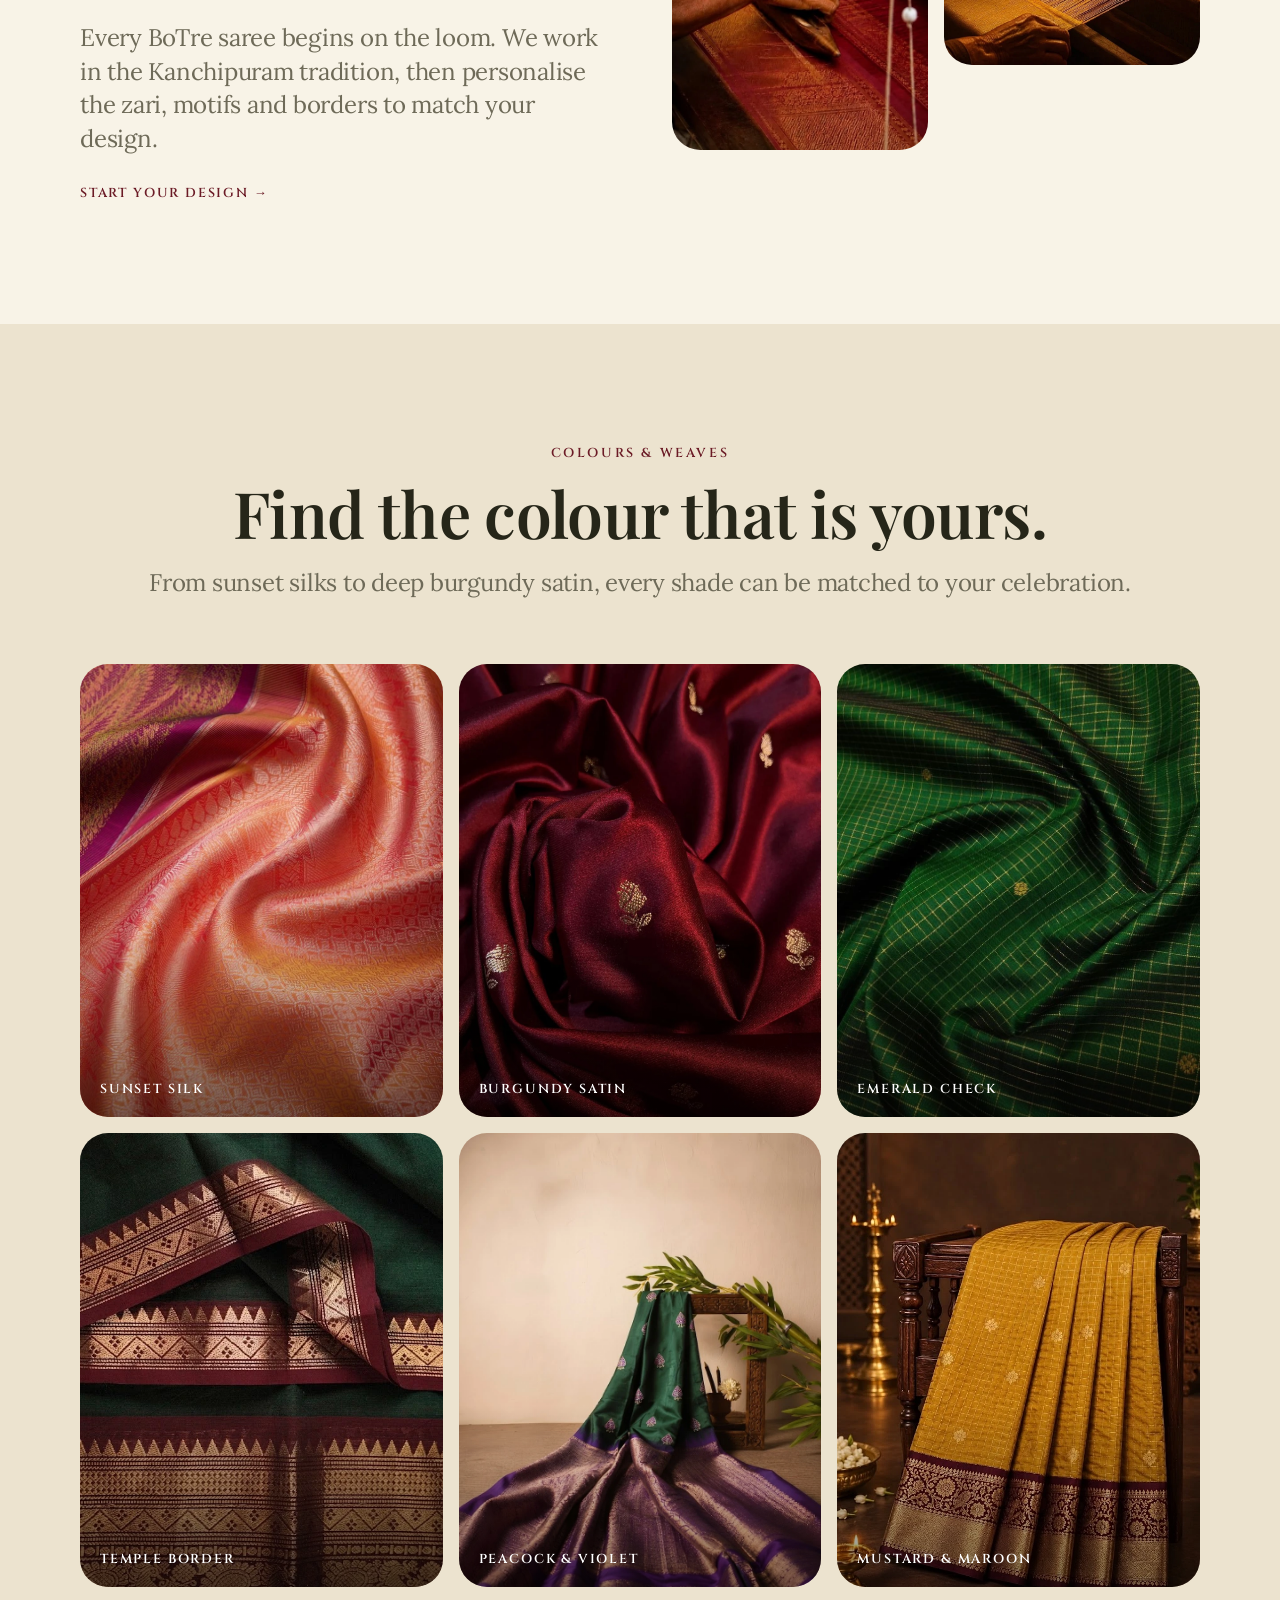
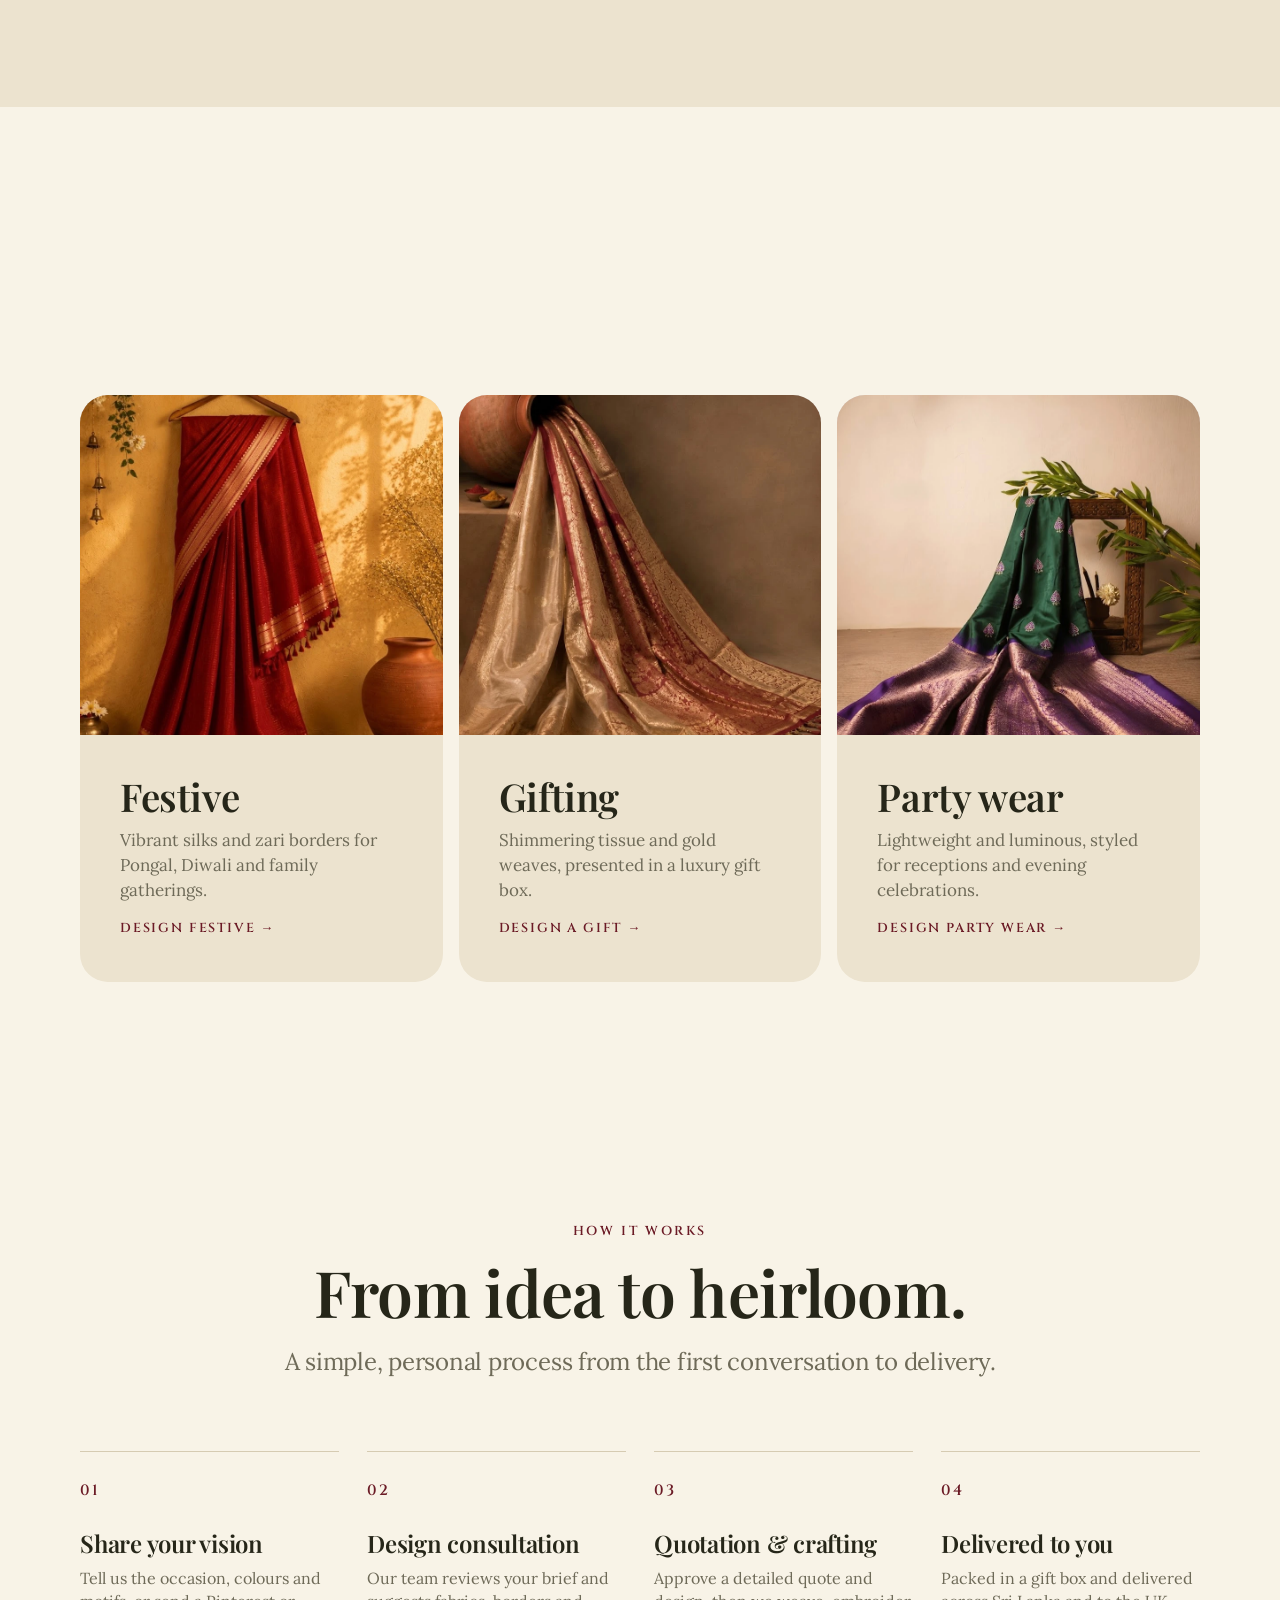
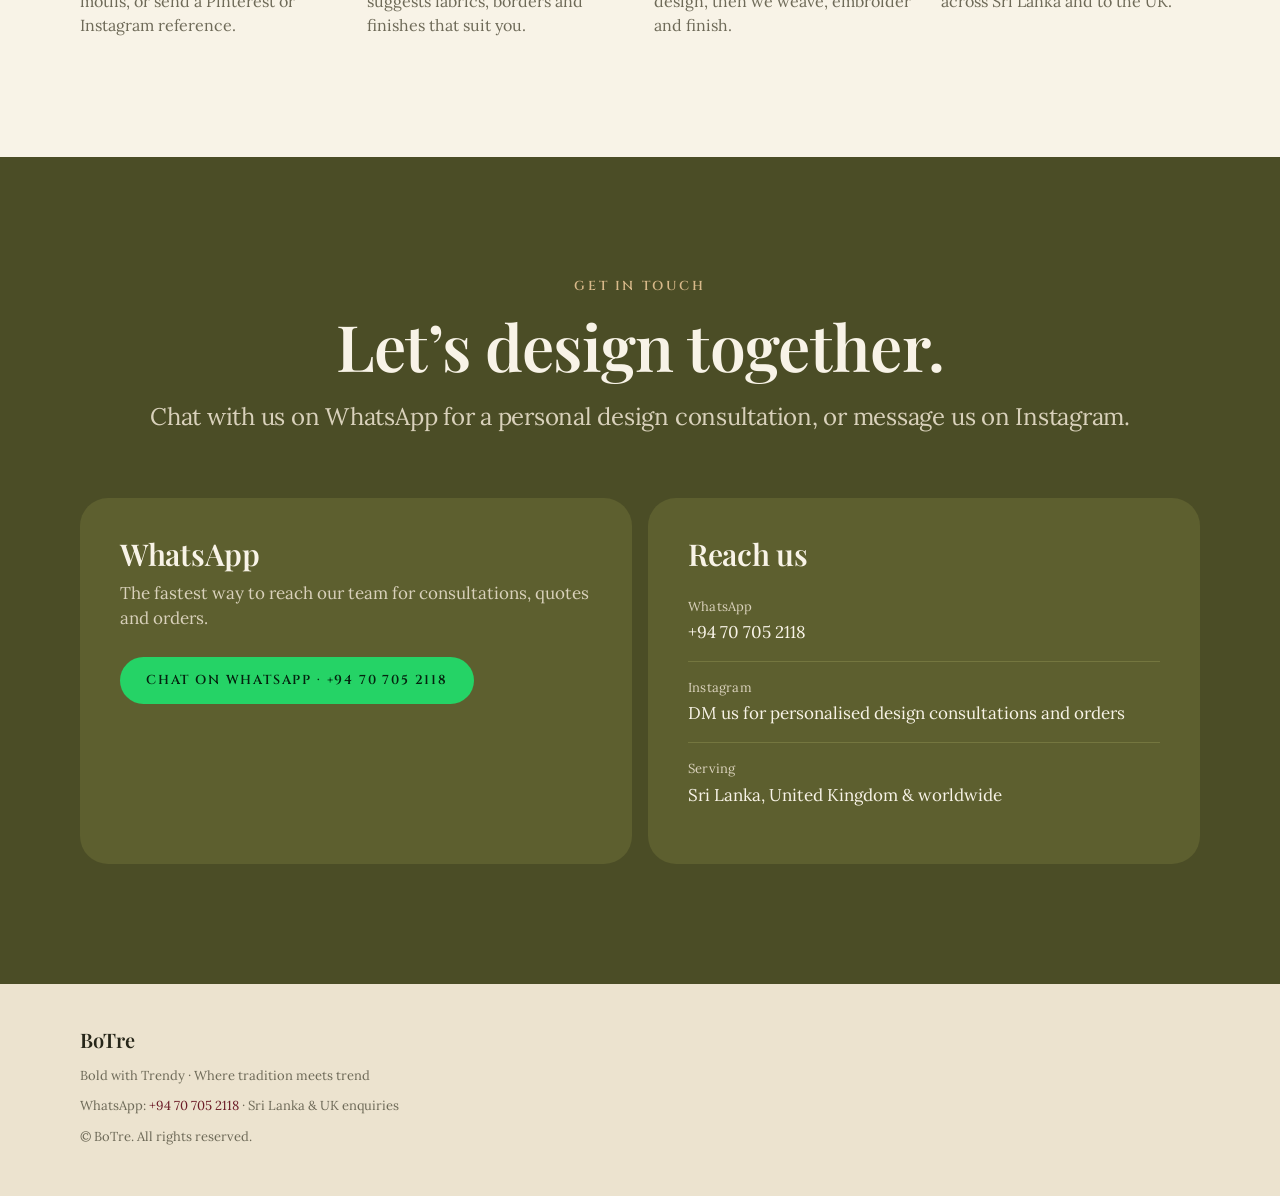
==== commit 58337f04: "Use new lehenga photo on the lehenga tile Co-Authored-By: Claude Haiku 5.5 <noreply@anthropic.com>" ====
--- a/botre-site/index.html
+++ b/botre-site/index.html
@@ -55,7 +55,7 @@
         </div>
       </article>
       <article class="tile">
-        <div class="tile-media" style="background-image:url(assets/botre-poster.webp);background-size:470% auto;background-position:63% 100%"></div>
+        <div class="tile-media" style="background-image:url(assets/gallery/lehenga-red.webp);background-size:cover;background-position:50% 35%"></div>
         <div class="tile-body">
           <h3>Customised Lehengas</h3>
           <p>Bridal and non-bridal lehengas in every style, with zardosi, aari, bead and pearl work.</p>
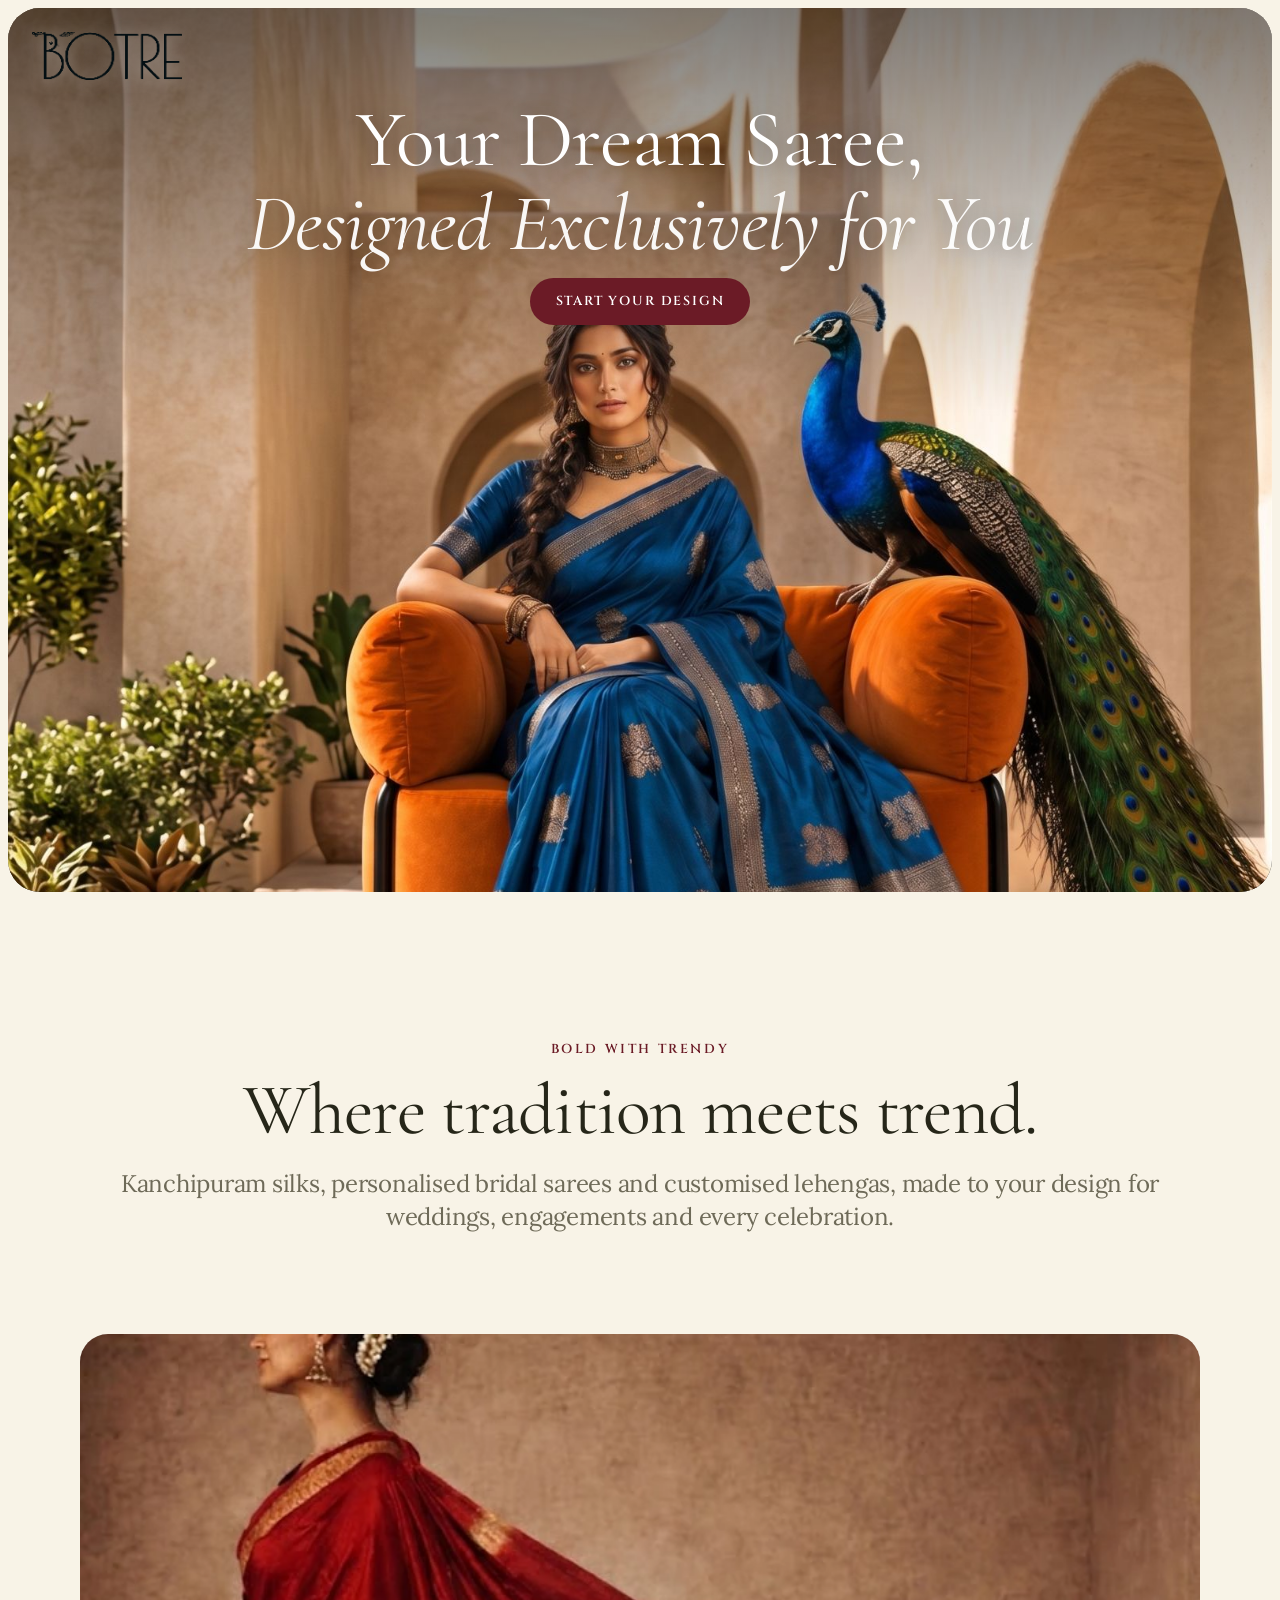
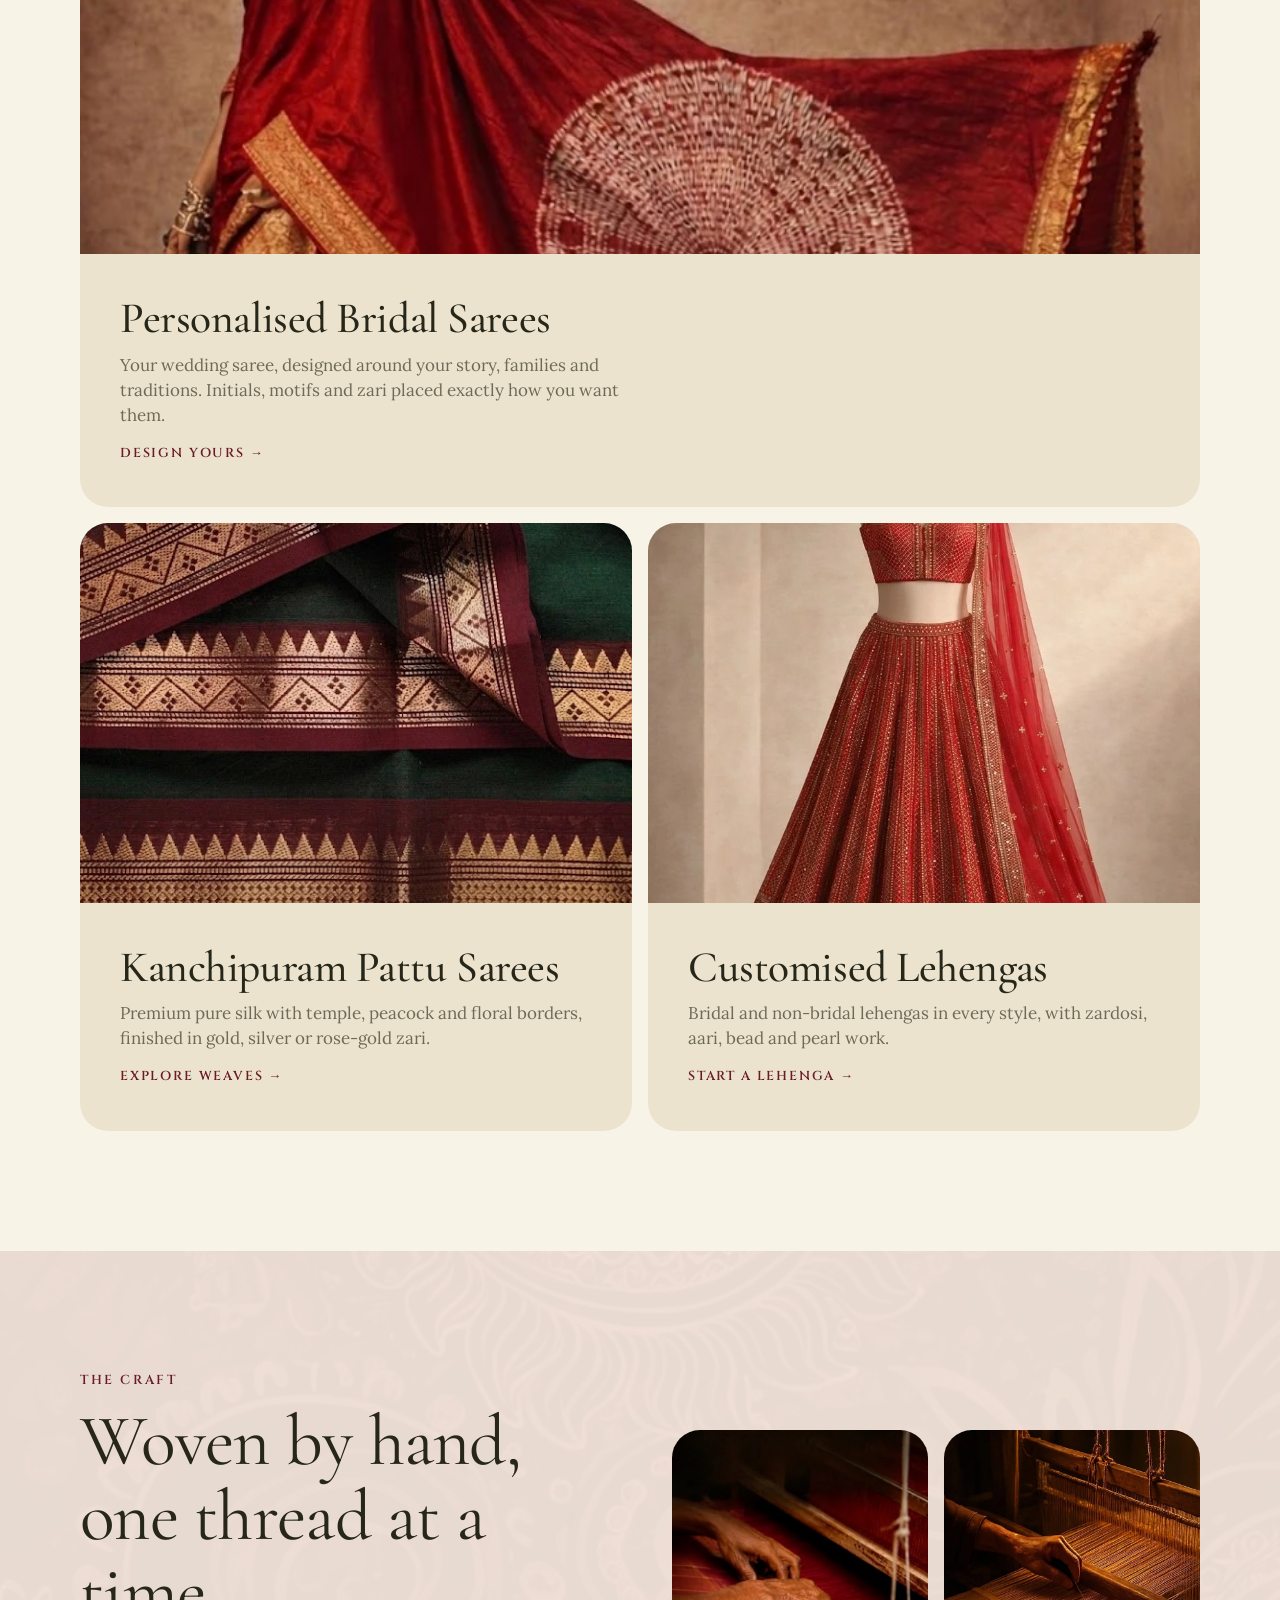
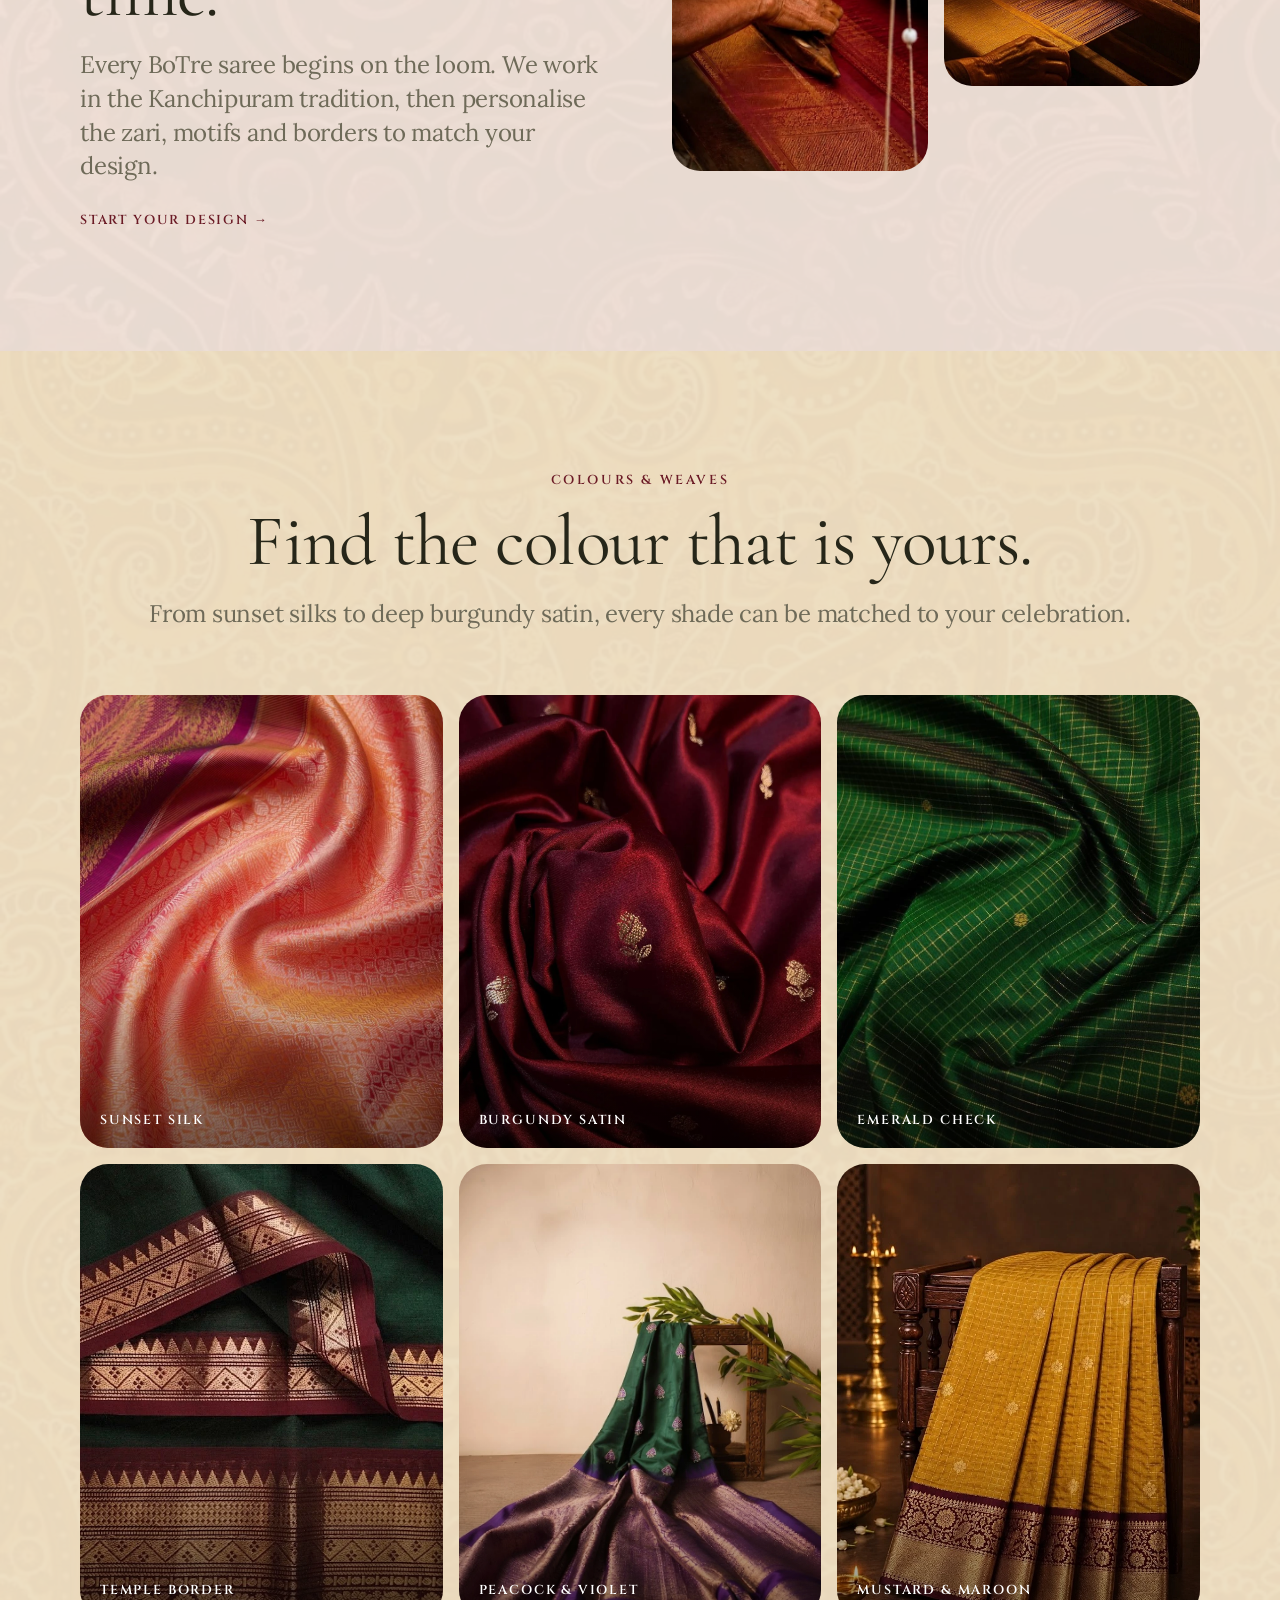
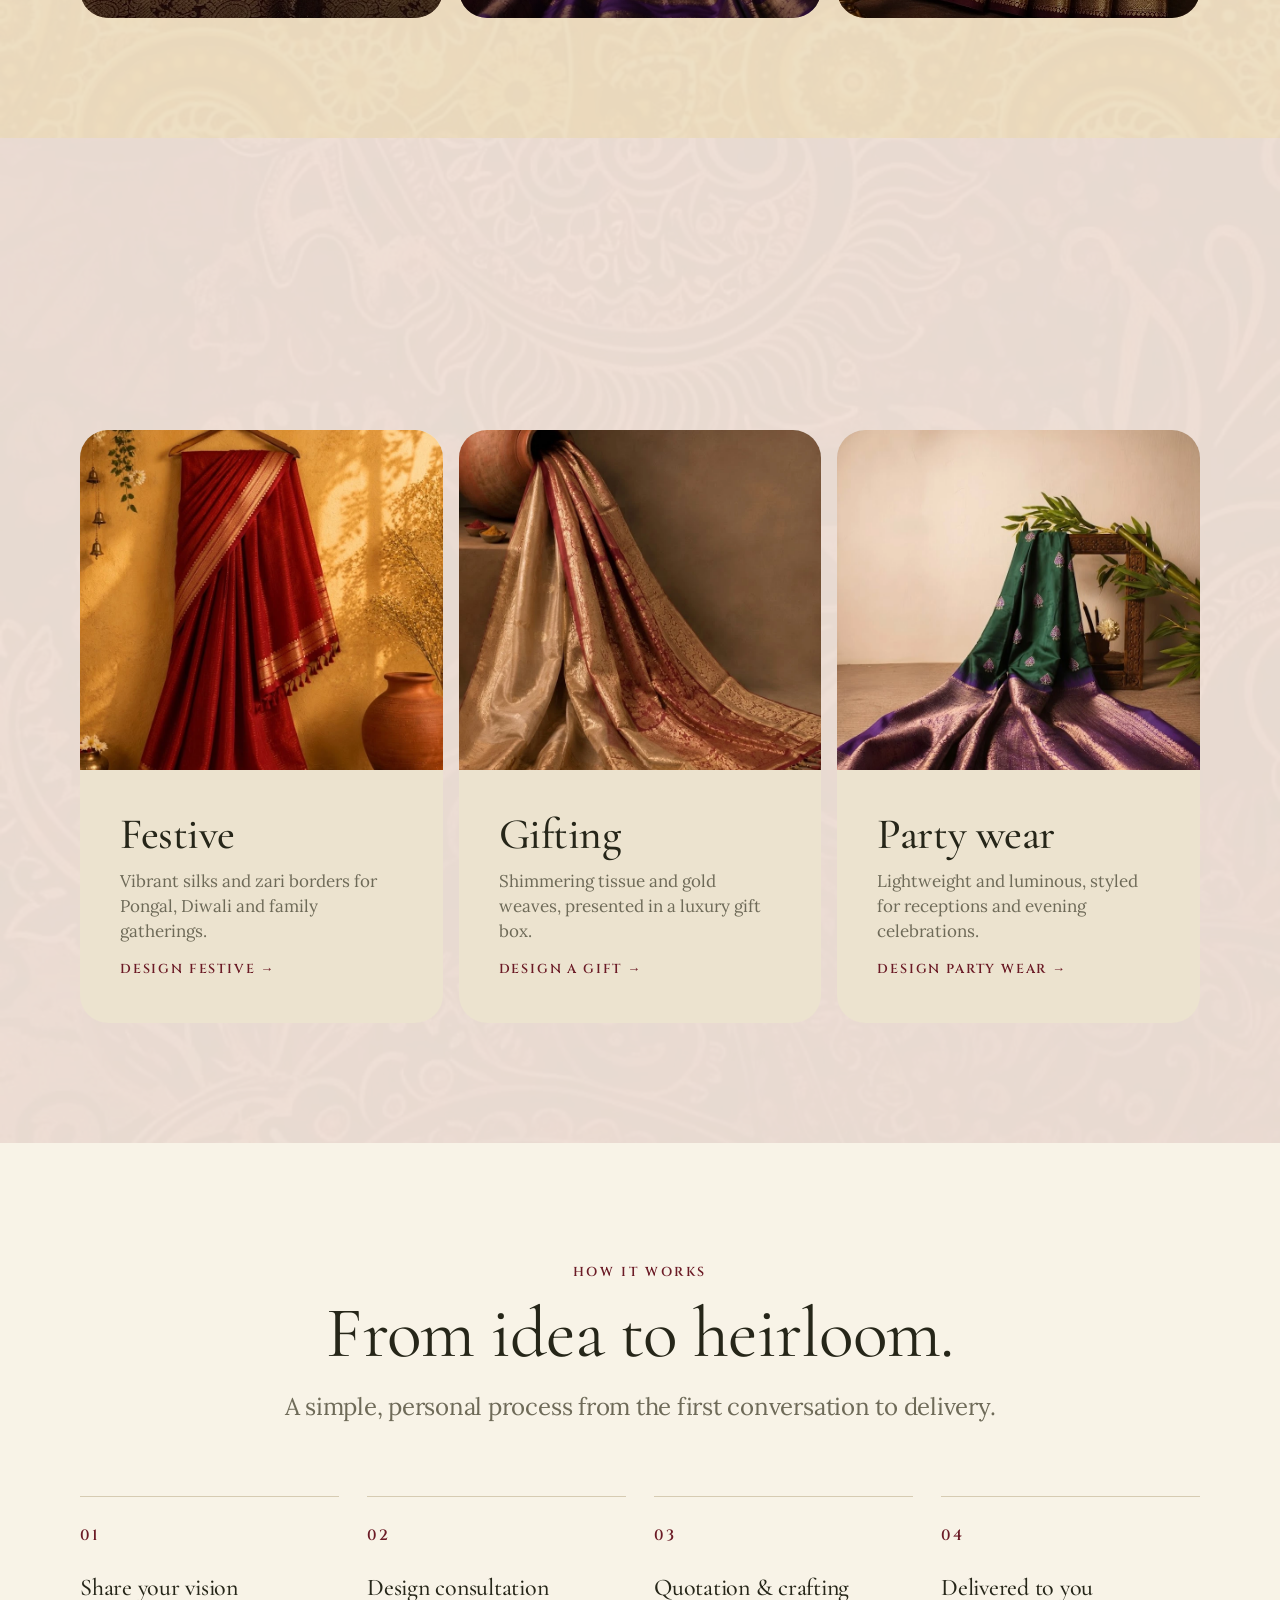
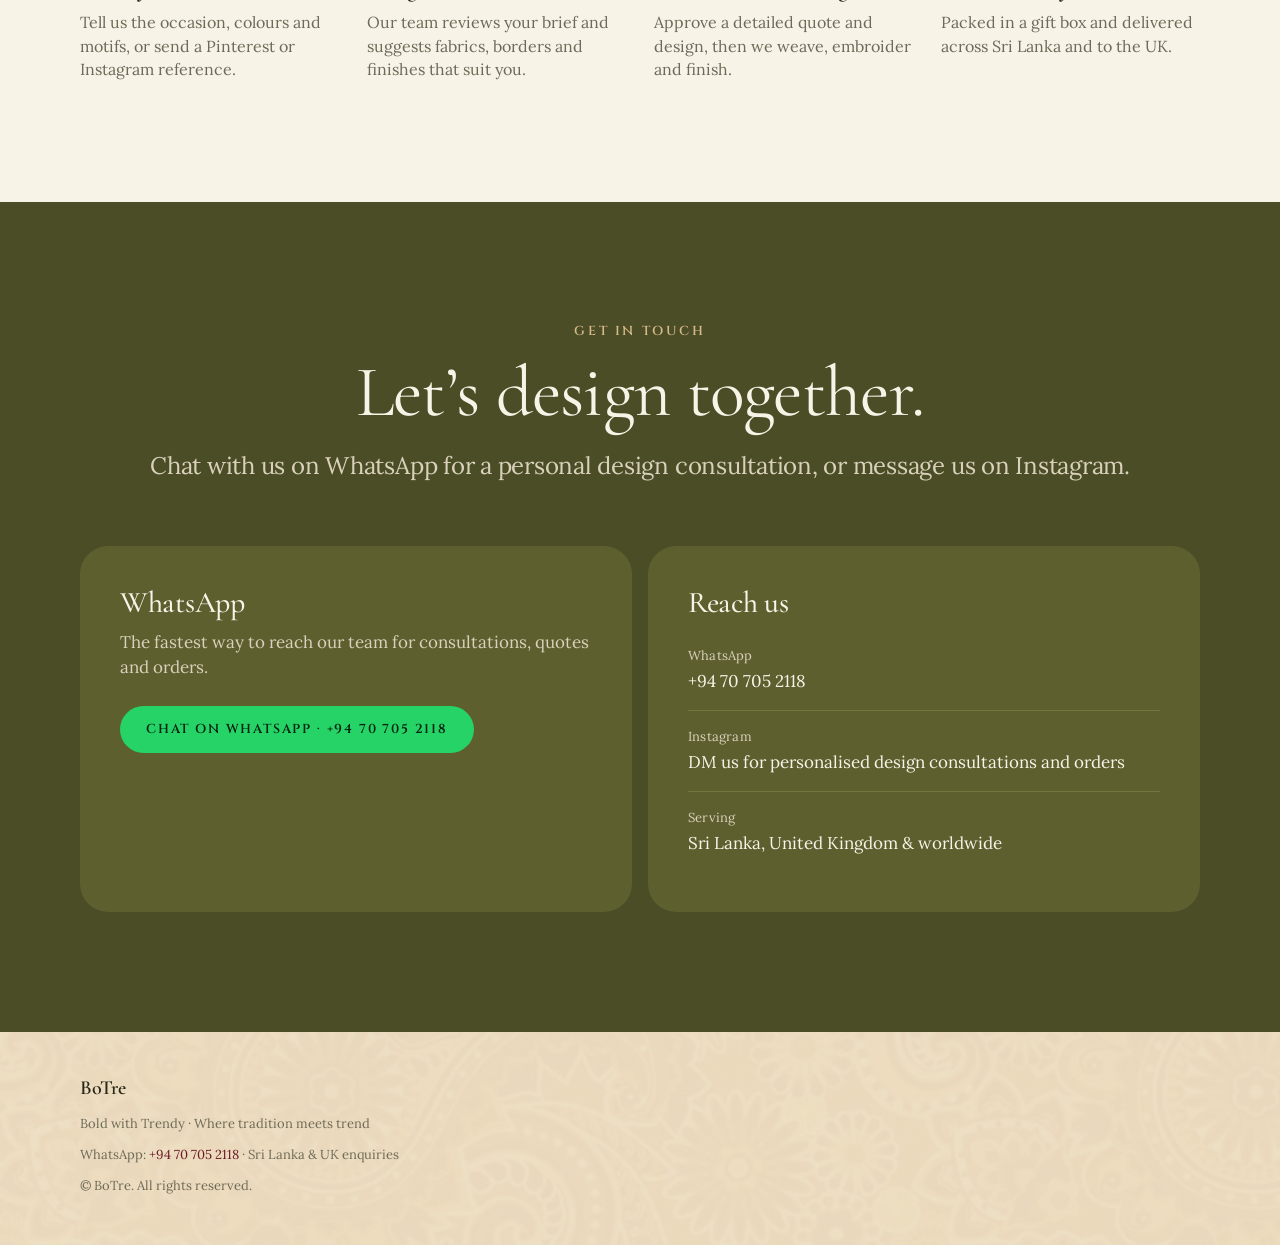
==== commit e0370453: "Add paisley pattern backgrounds and switch headlines to Cormorant Garamond Co-Authored-By: Claude Ha" ====
--- a/botre-site/index.html
+++ b/botre-site/index.html
@@ -9,7 +9,7 @@
 <link rel="icon" type="image/png" href="assets/botre-favicon.png">
 <link rel="preconnect" href="https://fonts.googleapis.com">
 <link rel="preconnect" href="https://fonts.gstatic.com" crossorigin>
-<link href="https://fonts.googleapis.com/css2?family=Cinzel:wght@400;600;700&family=Lora:ital,wght@0,400;0,500;1,400&family=Playfair+Display:ital,wght@0,600;0,700;1,400&display=swap" rel="stylesheet">
+<link href="https://fonts.googleapis.com/css2?family=Cinzel:wght@400;600;700&family=Cormorant+Garamond:ital,wght@0,400;0,500;1,400;1,500&family=Lora:ital,wght@0,400;0,500;1,400&display=swap" rel="stylesheet">
 <link rel="stylesheet" href="styles.css">
 </head>
 <body>
@@ -66,7 +66,7 @@
   </div>
 </section>
 
-<section class="craft" id="craft">
+<section class="craft pattern pattern-red" id="craft">
   <div class="wrap craft-grid">
     <div class="craft-text">
       <p class="eyebrow">The craft</p>
@@ -81,7 +81,7 @@
   </div>
 </section>
 
-<section class="colours" id="colours">
+<section class="colours pattern pattern-orange" id="colours">
   <div class="wrap">
     <div class="center">
       <p class="eyebrow">Colours &amp; weaves</p>
@@ -99,7 +99,7 @@
   </div>
 </section>
 
-<section class="occasions" id="occasions">
+<section class="occasions pattern pattern-red" id="occasions">
   <div class="wrap">
     <div class="center">
       <p class="eyebrow">Occasions</p>
@@ -178,7 +178,7 @@
 
 </main>
 
-<footer>
+<footer class="pattern pattern-orange">
   <div class="wrap">
     <b>BoTre</b>
     <span>Bold with Trendy · Where tradition meets trend</span>
--- a/botre-site/styles.css
+++ b/botre-site/styles.css
@@ -13,7 +13,7 @@
   --dark-line:#74763f;
   --dark-muted:#d9d1bb;
   --radius:28px;
-  --serif:'Playfair Display',Georgia,serif;
+  --serif:'Cormorant Garamond',Georgia,serif;
   --label:'Cinzel',Georgia,serif;
   --font:'Lora',Georgia,serif;
 }
@@ -240,3 +240,16 @@
   *,*::before,*::after{animation:none!important;transition:none!important}
   html.js .reveal{opacity:1;transform:none}
 }
+
+/* Paisley pattern backgrounds */
+.pattern{position:relative;isolation:isolate;overflow:hidden}
+.pattern::before{content:"";position:absolute;inset:0;z-index:-1;background-size:cover;background-position:center;pointer-events:none}
+.pattern-orange::before{background-image:url(assets/patterns/paisley-orange.webp);opacity:.09}
+.pattern-red::before{background-image:url(assets/patterns/paisley-red.webp);opacity:.10}
+.cta-card.pattern::before{opacity:1;background-image:url(assets/patterns/paisley-red.webp)}
+
+/* Light, elegant headline serif (Cormorant Garamond) */
+h1,h2,h3,.preset strong,.head h2,.tile h3,.card h3,.feature h3,.brief-intro strong,.step h3,.trust-line,.hero-copy h1{font-weight:500}
+.display{font-weight:400;font-size:clamp(44px,6vw,72px);line-height:1.05}
+.hero-copy h1{font-weight:400;font-size:clamp(44px,6.4vw,80px);line-height:1.05}
+.tile h3{font-size:clamp(30px,3.4vw,44px)}
